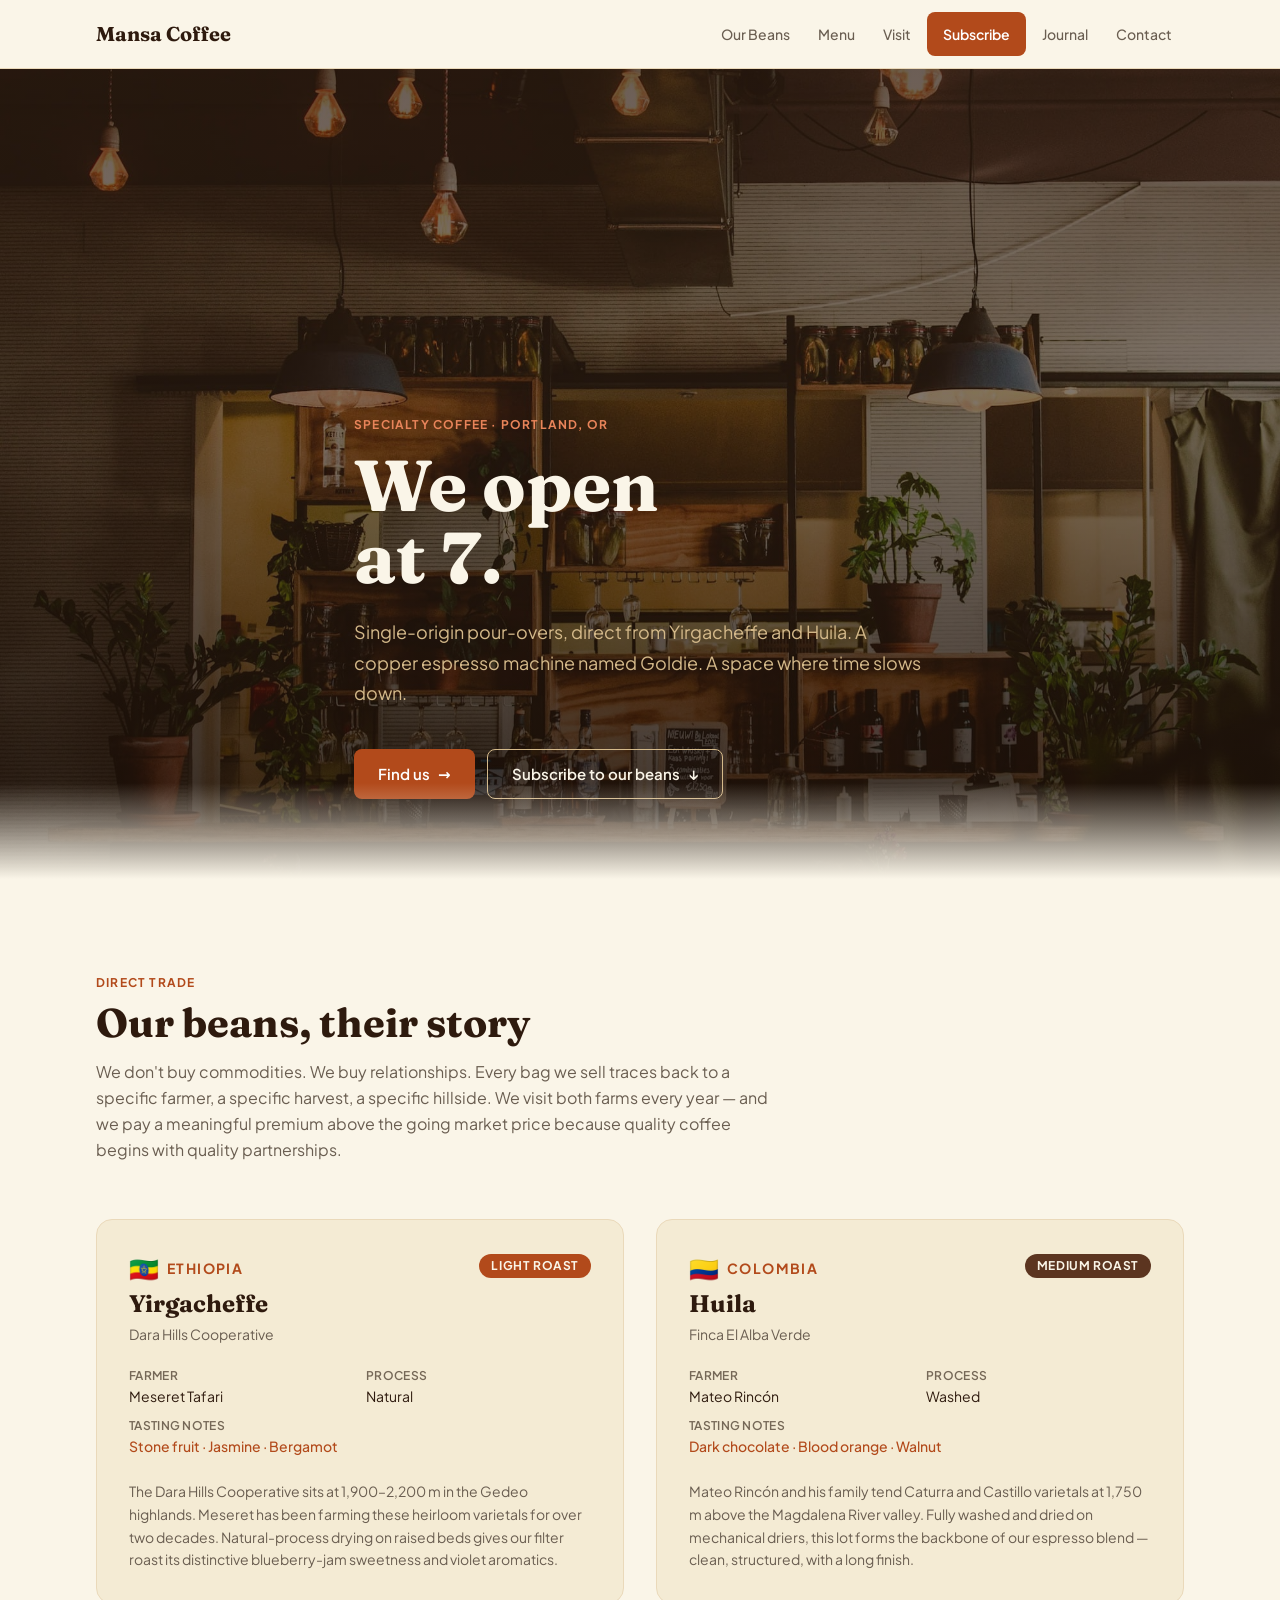
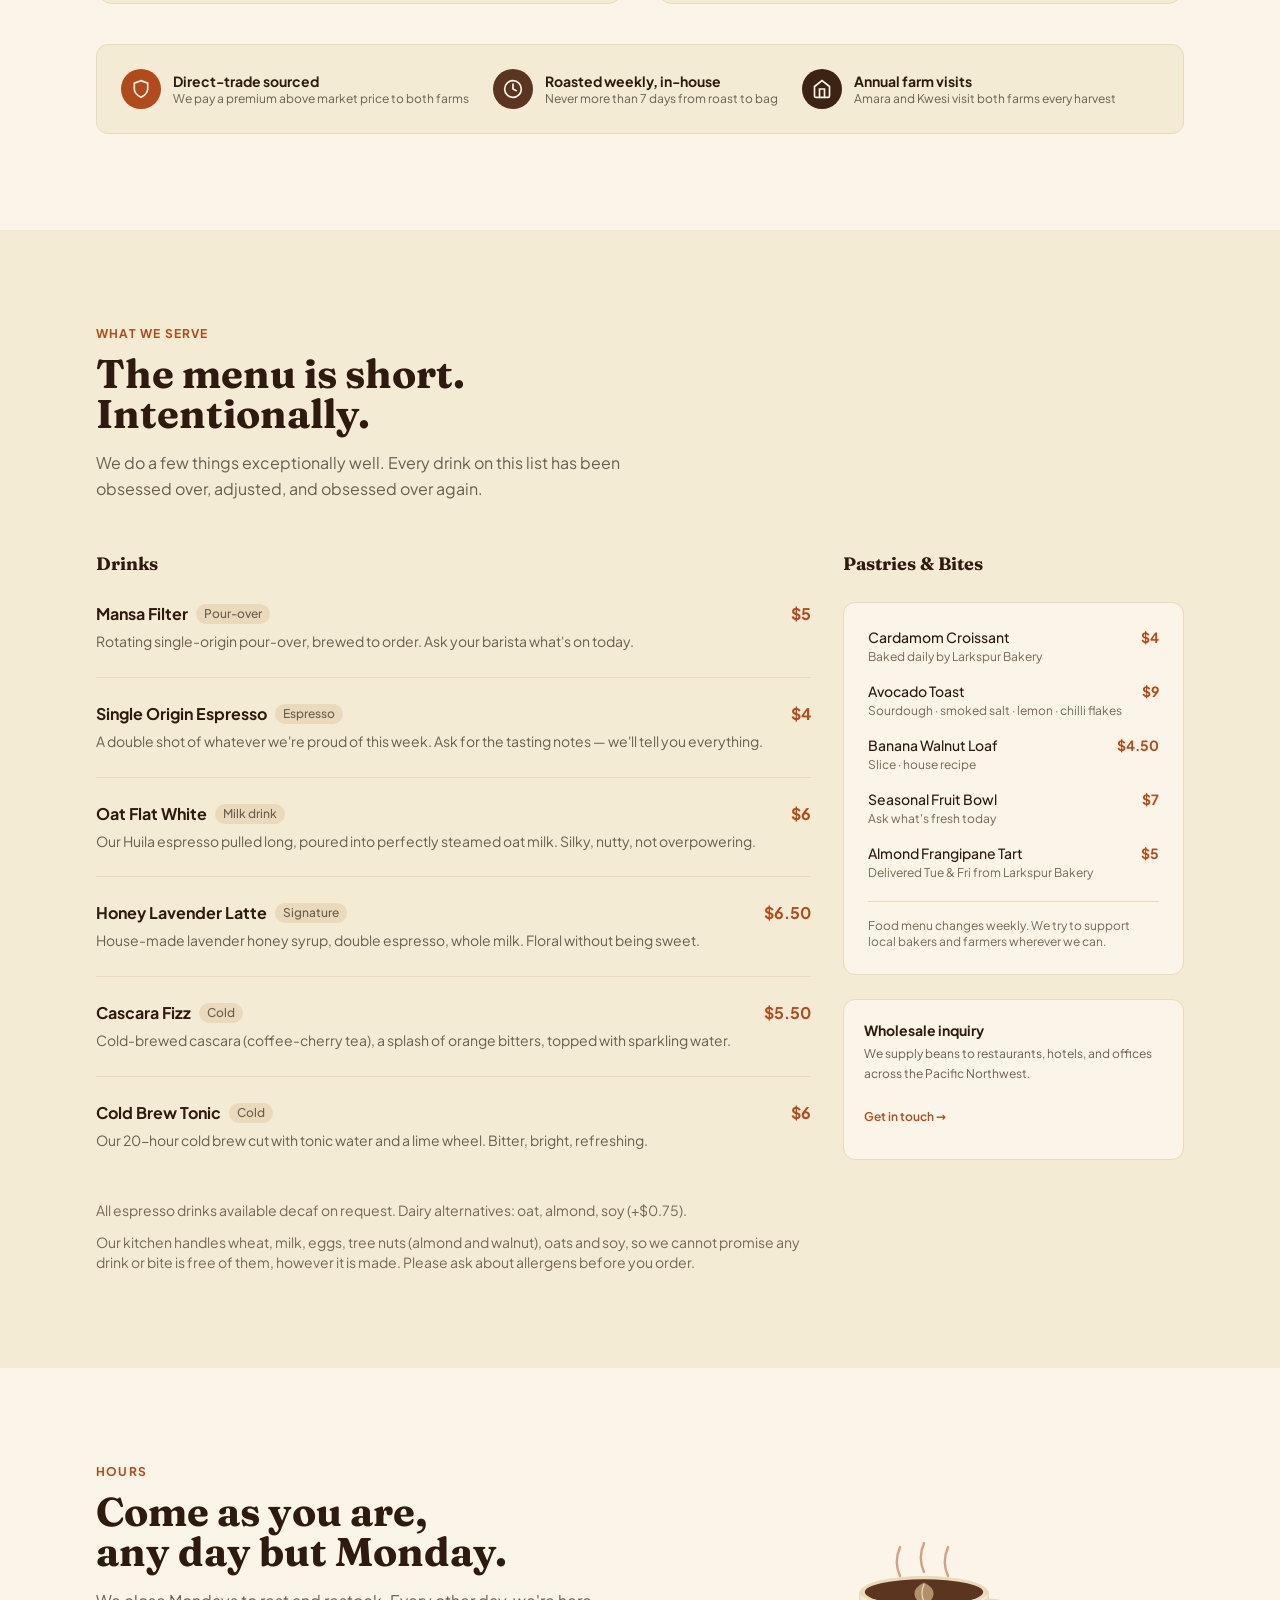
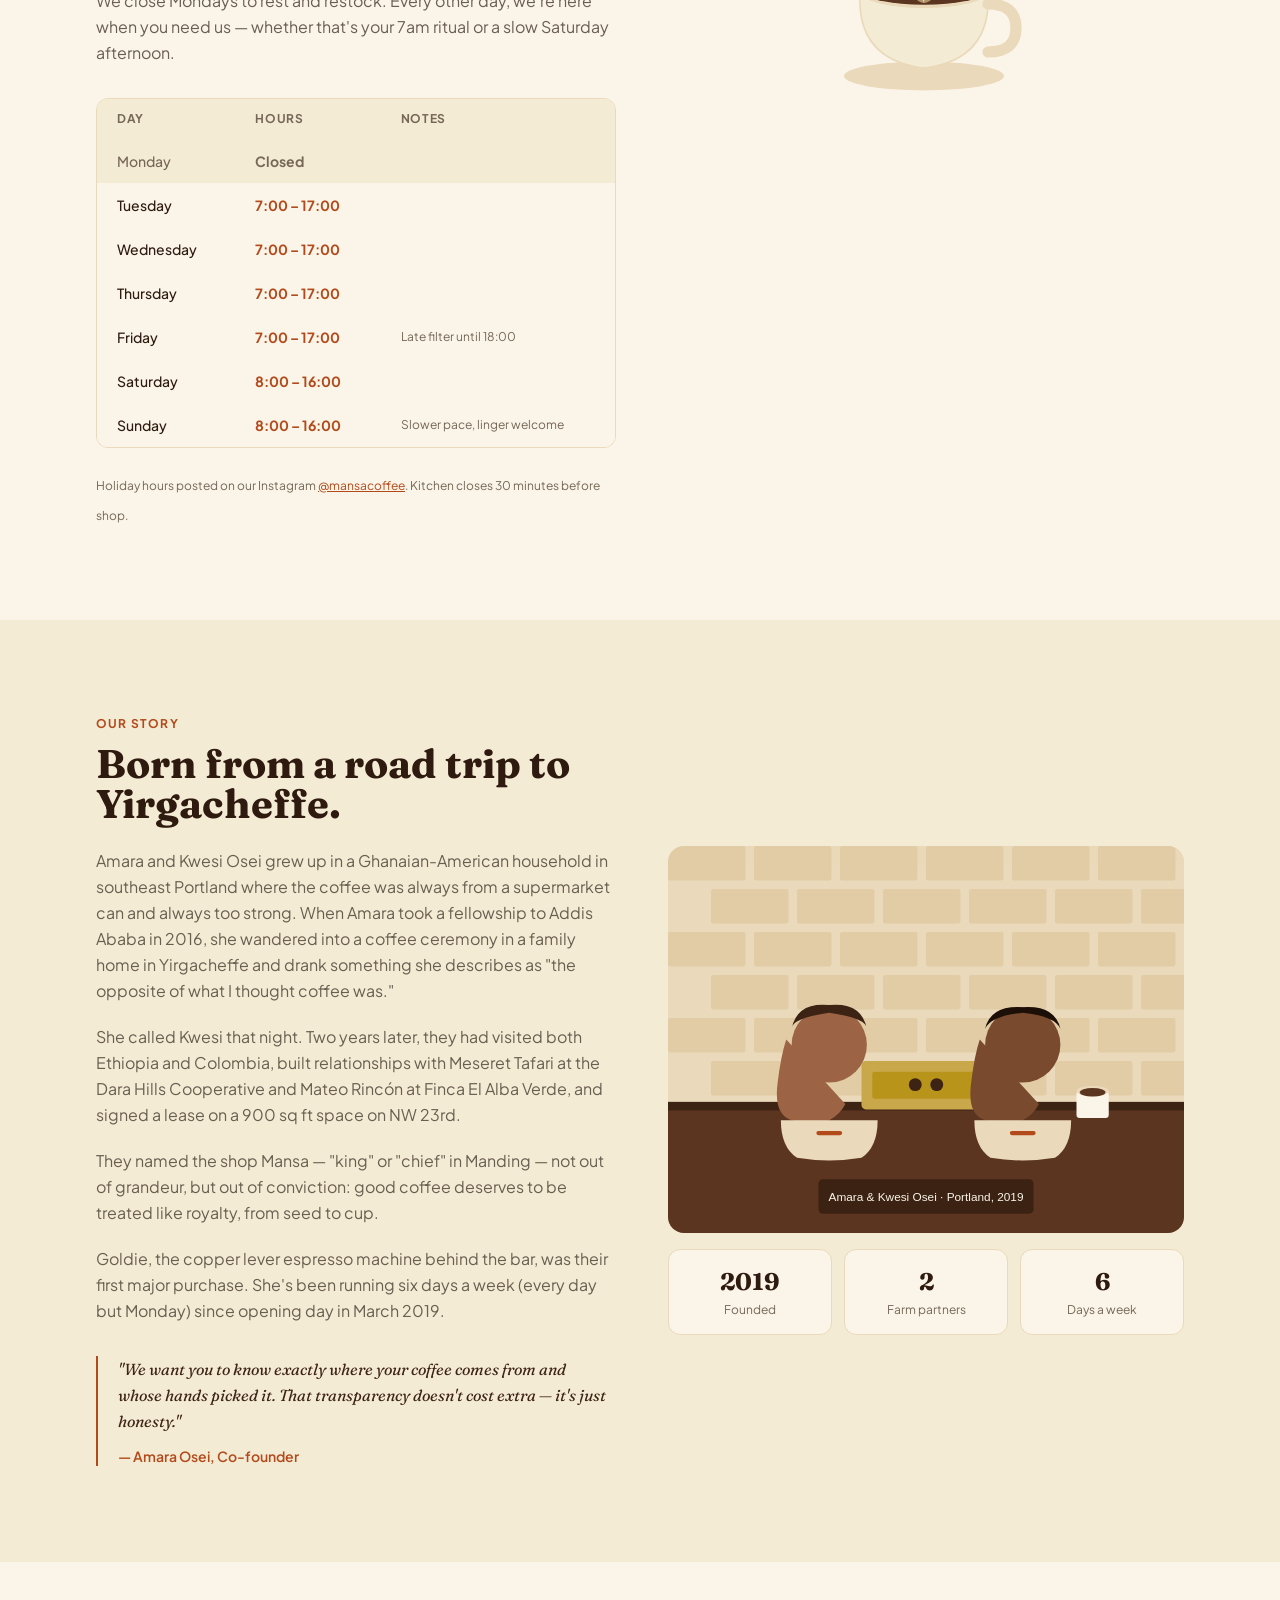
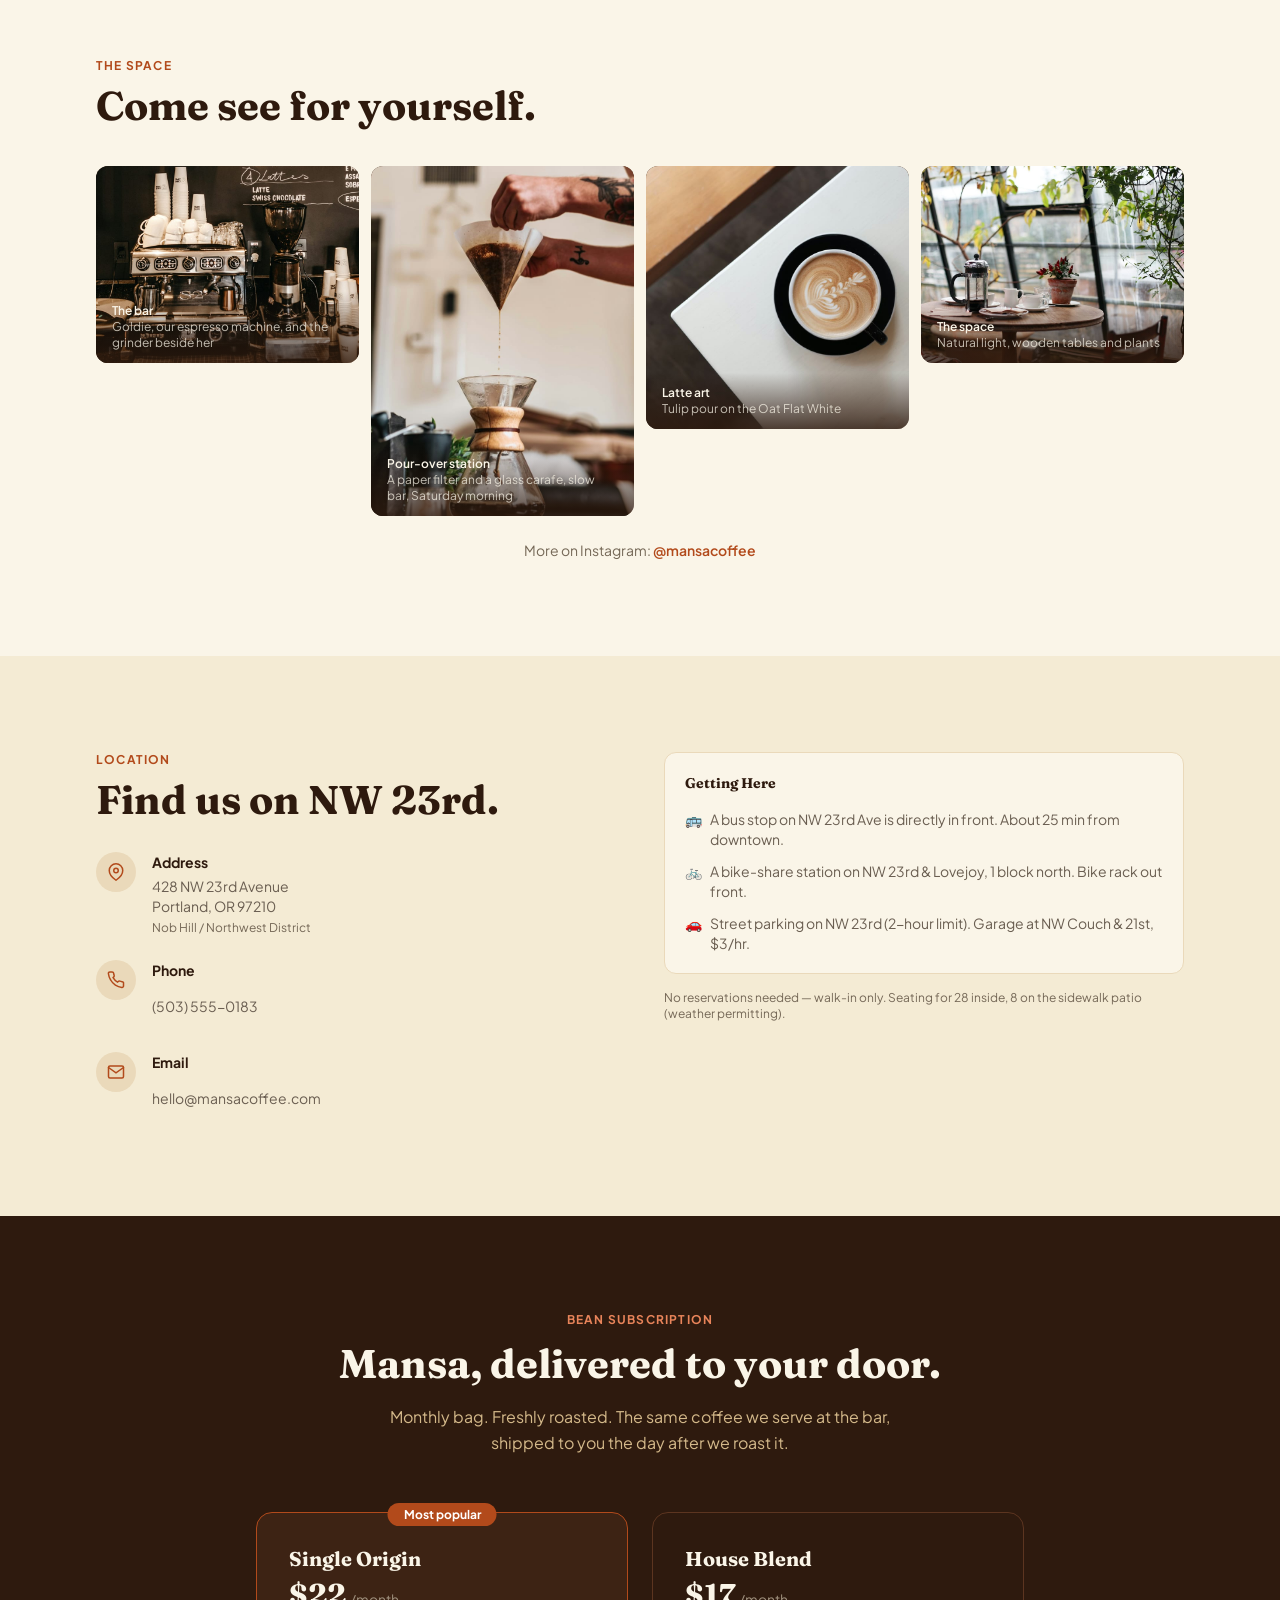
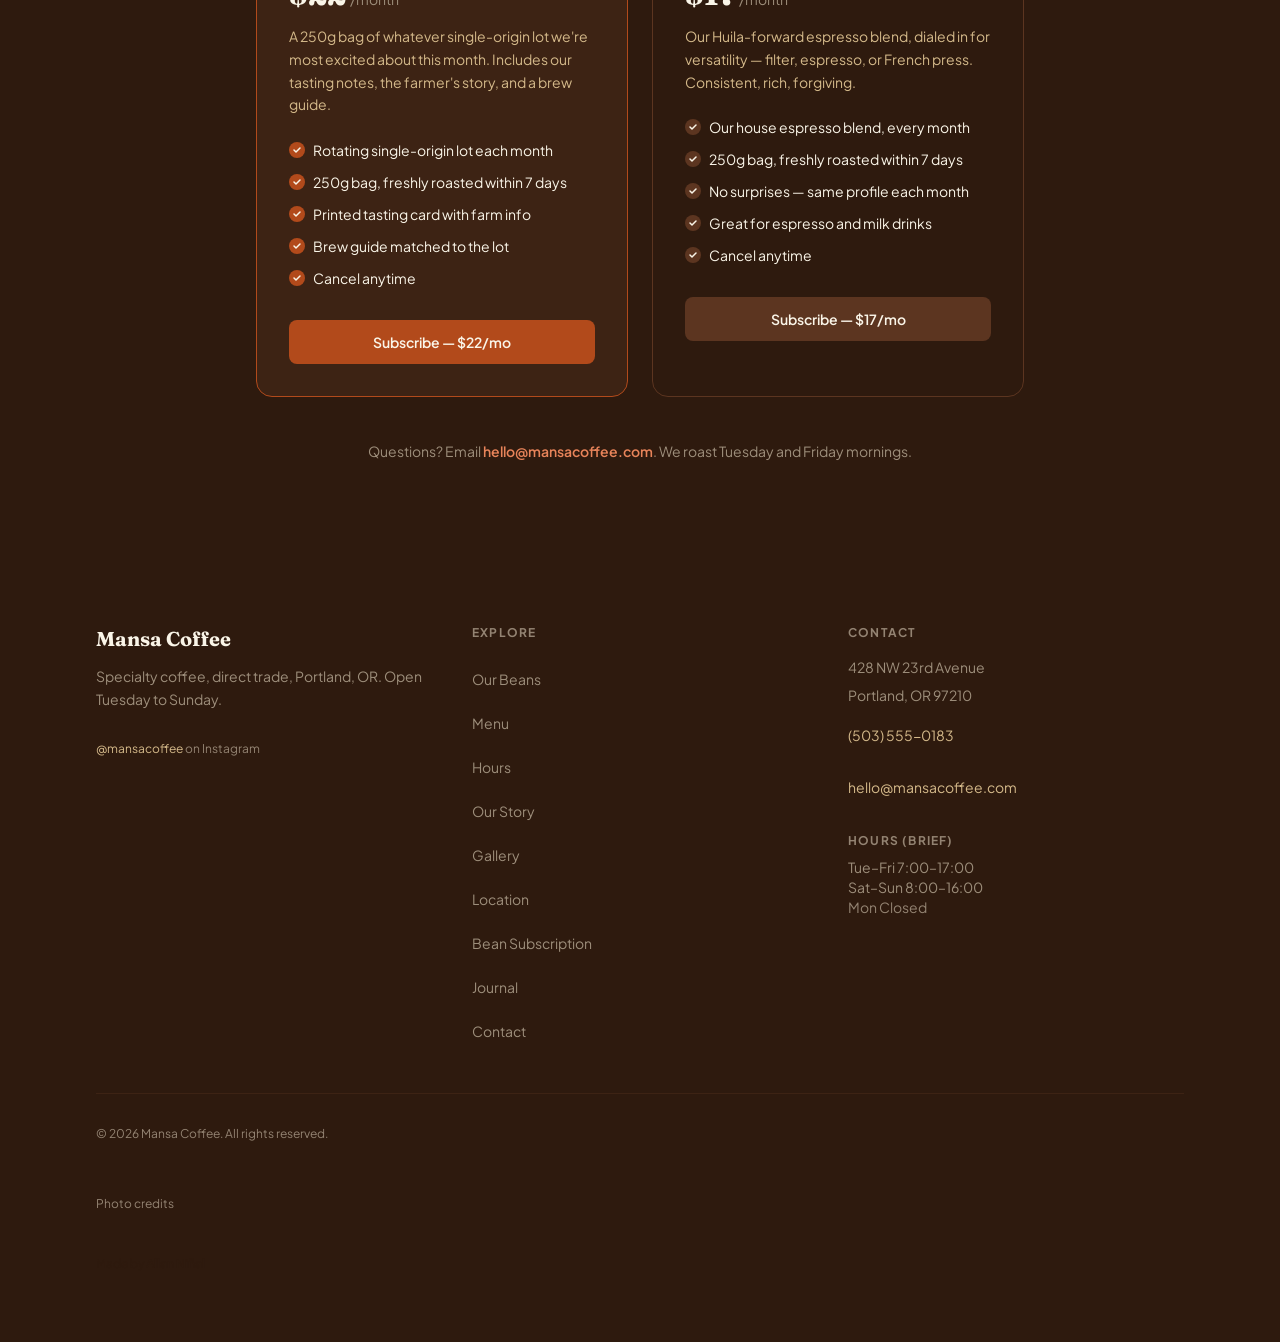
==== index.html @ aff47047 "Slow Pour HTML edition 1.0.0 Co-Authored-By: Claude Sonnet 5.5 <noreply@anthropic.com> Claude-Sessio" ====
<!DOCTYPE html><html lang="en"> <head><meta charset="UTF-8"><meta name="viewport" content="width=device-width, initial-scale=1.0"><title>Mansa Coffee — Specialty Coffee, Portland OR</title><meta name="description" content="Direct-trade specialty coffee in Portland's NW District. Single-origin pour-overs, espresso and monthly beans from Ethiopia and Colombia."><link rel="canonical" href="https://example.com/"><!-- Favicons --><link rel="icon" type="image/svg+xml" href="./favicon.svg"><link rel="icon" type="image/x-icon" href="./favicon.ico"><!-- Open Graph --><meta property="og:type" content="website"><meta property="og:title" content="Mansa Coffee — Specialty Coffee, Portland OR"><meta property="og:description" content="Direct-trade specialty coffee in Portland's NW District. Single-origin pour-overs, espresso and monthly beans from Ethiopia and Colombia."><meta property="og:image" content="https://example.com/og-image.png"><meta property="og:url" content="https://example.com/"><!-- Twitter Card --><meta name="twitter:card" content="summary_large_image"><meta name="twitter:title" content="Mansa Coffee — Specialty Coffee, Portland OR"><meta name="twitter:description" content="Direct-trade specialty coffee in Portland's NW District. Single-origin pour-overs, espresso and monthly beans from Ethiopia and Colombia."><meta name="twitter:image" content="https://example.com/og-image.png"><!-- JSON-LD structured data --><script type="application/ld+json">
  {
    "@context": "https://schema.org",
    "@graph": [
      {
        "@type": "CafeOrCoffeeShop",
        "@id": "https://mansacoffee.com/#cafe",
        "name": "Mansa Coffee",
        "description": "Specialty coffee shop in Portland, OR. Direct-trade beans from Ethiopia and Colombia, roasted in-house. Open Tuesday through Sunday.",
        "url": "https://mansacoffee.com",
        "telephone": "+15035550183",
        "email": "hello@mansacoffee.com",
        "servesCuisine": ["Coffee", "Specialty Coffee", "Pastry"],
        "priceRange": "$$",
        "acceptsReservations": false,
        "address": {
          "@type": "PostalAddress",
          "streetAddress": "428 NW 23rd Avenue",
          "addressLocality": "Portland",
          "addressRegion": "OR",
          "postalCode": "97210",
          "addressCountry": "US"
        },
        "geo": {
          "@type": "GeoCoordinates",
          "latitude": 45.5285,
          "longitude": -122.6983
        },
        "openingHoursSpecification": [
          {
            "@type": "OpeningHoursSpecification",
            "dayOfWeek": ["Tuesday", "Wednesday", "Thursday"],
            "opens": "07:00",
            "closes": "17:00"
          },
          {
            "@type": "OpeningHoursSpecification",
            "dayOfWeek": "Friday",
            "opens": "07:00",
            "closes": "18:00"
          },
          {
            "@type": "OpeningHoursSpecification",
            "dayOfWeek": ["Saturday", "Sunday"],
            "opens": "08:00",
            "closes": "16:00"
          }
        ],
        "founder": [
          {
            "@type": "Person",
            "name": "Amara Osei",
            "jobTitle": "Co-founder"
          },
          {
            "@type": "Person",
            "name": "Kwesi Osei",
            "jobTitle": "Co-founder"
          }
        ],
        "foundingDate": "2019",
        "sameAs": [
          "https://instagram.com/mansacoffee"
        ]
      }
    ]
  }
  </script><link rel="stylesheet" href="./assets/index.C7IyNgyS.css"></head> <body>  <header class="sticky top-0 z-50 border-b hairline" style="background-color:#FAF5E8;" data-astro-cid-ctg3m53h> <div class="container-x flex items-center justify-between gap-4 py-3" data-astro-cid-ctg3m53h> <a href="./index.html" class="font-display text-xl font-bold" style="color:#2E1A0E; font-family:'Fraunces',Georgia,serif; display:inline-flex; align-items:center; min-height:44px;" data-astro-cid-ctg3m53h>
Mansa Coffee
</a> <!-- Desktop nav --> <nav aria-label="Main navigation" class="hidden lg:block" data-astro-cid-ctg3m53h> <ul class="flex items-center gap-1 text-sm font-medium" data-astro-cid-ctg3m53h> <li data-astro-cid-ctg3m53h> <a href="./index.html#beans" class="hover:text-rust-500 transition-colors" style="color:#6A5E51; padding:0 0.75rem; min-height:44px; display:inline-flex; align-items:center;" data-astro-cid-ctg3m53h>Our Beans</a> </li><li data-astro-cid-ctg3m53h> <a href="./menu/index.html" class="hover:text-rust-500 transition-colors" style="color:#6A5E51; padding:0 0.75rem; min-height:44px; display:inline-flex; align-items:center;" data-astro-cid-ctg3m53h>Menu</a> </li><li data-astro-cid-ctg3m53h> <a href="./index.html#hours" class="hover:text-rust-500 transition-colors" style="color:#6A5E51; padding:0 0.75rem; min-height:44px; display:inline-flex; align-items:center;" data-astro-cid-ctg3m53h>Visit</a> </li><li data-astro-cid-ctg3m53h> <a href="./index.html#subscribe" class="btn-primary text-xs" style="background-color:#B24A1B; color:#fff; border-radius:0.5rem; font-weight:600; padding:0.5rem 1rem; min-height:44px; display:inline-flex; align-items:center;" data-astro-cid-ctg3m53h>Subscribe</a> </li><li data-astro-cid-ctg3m53h> <a href="./journal/index.html" class="hover:text-rust-500 transition-colors" style="color:#6A5E51; padding:0 0.75rem; min-height:44px; display:inline-flex; align-items:center;" data-astro-cid-ctg3m53h>Journal</a> </li><li data-astro-cid-ctg3m53h> <a href="./contact/index.html" class="hover:text-rust-500 transition-colors" style="color:#6A5E51; padding:0 0.75rem; min-height:44px; display:inline-flex; align-items:center;" data-astro-cid-ctg3m53h>Contact</a> </li> </ul> </nav> <!-- Phone: a menu that works without JavaScript --> <details class="mobile-menu lg:hidden" data-astro-cid-ctg3m53h> <summary aria-label="Menu" data-astro-cid-ctg3m53h>Menu</summary> <nav aria-label="Mobile navigation" data-astro-cid-ctg3m53h> <a href="./index.html#beans" data-astro-cid-ctg3m53h>Our Beans</a><a href="./menu/index.html" data-astro-cid-ctg3m53h>Menu</a><a href="./index.html#hours" data-astro-cid-ctg3m53h>Visit</a><a href="./index.html#subscribe" data-astro-cid-ctg3m53h>Subscribe</a><a href="./journal/index.html" data-astro-cid-ctg3m53h>Journal</a><a href="./contact/index.html" data-astro-cid-ctg3m53h>Contact</a> </nav> </details> </div> </header>  <main> <section id="hero" class="relative overflow-hidden" style="background-color:#2E1A0E; min-height:90vh; display:flex; flex-direction:column; justify-content:flex-end;" aria-label="Hero"> <!-- Real café photo with an espresso-dark overlay for legibility --> <img src="./images/hero.jpg" alt="A wooden bar counter in front of open shelves, with pot plants, pendant lamps and a chalkboard sign" width="2000" height="1300" fetchpriority="high" decoding="async" style="position:absolute; inset:0; width:100%; height:100%; object-fit:cover;"> <div aria-hidden="true" style="position:absolute; inset:0; background: linear-gradient(180deg, rgba(46,26,14,0.7) 0%, rgba(46,26,14,0.6) 40%, rgba(28,15,7,0.88) 100%);"></div> <!-- Grain texture overlay (pure CSS + SVG filter, no external image) --> <div class="absolute inset-0 pointer-events-none" aria-hidden="true" style="opacity:0.35; background-image:url(data:image/svg+xml,%3Csvg xmlns='http://www.w3.org/2000/svg' width='200' height='200'%3E%3Cfilter id='n'%3E%3CfeTurbulence type='fractalNoise' baseFrequency='0.65' numOctaves='3' stitchTiles='stitch'/%3E%3C/filter%3E%3Crect width='100%25' height='100%25' filter='url(%23n)'/%3E%3C/svg%3E); background-size:200px 200px;"></div> <!-- Hero content --> <div class="relative container-x pb-20 pt-32"> <p class="section-label mb-4" style="color:#E8845A;">
Specialty Coffee · Portland, OR
</p> <h1 class="font-display text-5xl sm:text-6xl md:text-7xl font-bold leading-none mb-6" style="color:#FAF5E8; font-family:'Fraunces',Georgia,serif; max-width:14ch;">
We open<br>at&nbsp;7.
</h1> <p class="text-base sm:text-lg mb-10" style="color:#D4B98A; max-width:44ch; line-height:1.7;">
Single-origin pour-overs, direct from Yirgacheffe and Huila. A copper espresso machine named Goldie. A space where time slows down.
</p> <div class="flex flex-wrap gap-3"> <a href="#location" class="btn-primary" style="background-color:#B24A1B; color:#fff; padding:0.875rem 1.5rem; border-radius:0.5rem; font-weight:600; font-size:0.9375rem; display:inline-flex; align-items:center; gap:0.5rem;">
Find us <span aria-hidden="true">→</span> </a> <a href="#subscribe" class="btn-outline" style="border:1.5px solid #D4B98A; color:#FAF5E8; padding:0.875rem 1.5rem; border-radius:0.5rem; font-weight:600; font-size:0.9375rem; display:inline-flex; align-items:center; gap:0.5rem; background:transparent;">
Subscribe to our beans <span aria-hidden="true">↓</span> </a> </div> </div> <!-- Bottom fade into parchment --> <div class="absolute bottom-0 left-0 right-0 h-24 pointer-events-none" aria-hidden="true" style="background:linear-gradient(to bottom, transparent, #FAF5E8);"></div> </section> <section id="beans" class="py-24" style="background-color:#FAF5E8;"> <div class="container-x"> <div class="mb-14"> <p class="section-label mb-3" style="color:#B24A1B; font-size:0.75rem; font-weight:700; text-transform:uppercase; letter-spacing:0.1em;">
Direct Trade
</p> <h2 class="section-heading mb-4" style="font-family:'Fraunces',Georgia,serif; font-size:2.5rem; font-weight:700; color:#2E1A0E;">
Our beans, their story
</h2> <p class="text-base leading-relaxed max-w-2xl" style="color:#6A5E51;">
We don't buy commodities. We buy relationships. Every bag we sell traces back to a specific farmer, a specific harvest, a specific hillside. We visit both farms every year — and we pay a meaningful premium above the going market price because quality coffee begins with quality partnerships.
</p> </div> <div class="grid md:grid-cols-2 gap-8"> <article class="rounded-2xl p-8 border" style="background-color:#F4EBD4; border-color:#EAD9BA;" aria-label="Yirgacheffe, Ethiopia origin"> <div class="flex items-start justify-between mb-6"> <div> <div class="flex items-center gap-2 mb-1"> <span class="text-2xl" aria-hidden="true">🇪🇹</span> <span class="text-sm font-bold uppercase tracking-widest" style="color:#B24A1B;">Ethiopia</span> </div> <h3 class="text-2xl font-bold" style="font-family:'Fraunces',Georgia,serif; color:#2E1A0E;"> Yirgacheffe </h3> <p class="text-sm mt-1" style="color:#6A5E51;">Dara Hills Cooperative</p> </div> <div class="text-right"> <span class="inline-block text-xs font-bold uppercase tracking-wider px-3 py-1 rounded-full" style="background-color:#B24A1B; color:#FAF5E8;"> Light Roast
</span> </div> </div> <dl class="grid grid-cols-2 gap-3 mb-6 text-sm"> <div> <dt class="font-semibold uppercase tracking-wide text-xs mb-0.5" style="color:#756857;">Farmer</dt> <dd style="color:#2E1A0E;">Meseret Tafari</dd> </div> <div> <dt class="font-semibold uppercase tracking-wide text-xs mb-0.5" style="color:#756857;">Process</dt> <dd style="color:#2E1A0E;">Natural</dd> </div> <div class="col-span-2"> <dt class="font-semibold uppercase tracking-wide text-xs mb-0.5" style="color:#756857;">Tasting Notes</dt> <dd class="font-medium" style="color:#B24A1B;">Stone fruit · Jasmine · Bergamot</dd> </div> </dl> <p class="text-sm leading-relaxed" style="color:#6A5E51;"> The Dara Hills Cooperative sits at 1,900–2,200 m in the Gedeo highlands. Meseret has been farming these heirloom varietals for over two decades. Natural-process drying on raised beds gives our filter roast its distinctive blueberry-jam sweetness and violet aromatics. </p> </article><article class="rounded-2xl p-8 border" style="background-color:#F4EBD4; border-color:#EAD9BA;" aria-label="Huila, Colombia origin"> <div class="flex items-start justify-between mb-6"> <div> <div class="flex items-center gap-2 mb-1"> <span class="text-2xl" aria-hidden="true">🇨🇴</span> <span class="text-sm font-bold uppercase tracking-widest" style="color:#B24A1B;">Colombia</span> </div> <h3 class="text-2xl font-bold" style="font-family:'Fraunces',Georgia,serif; color:#2E1A0E;"> Huila </h3> <p class="text-sm mt-1" style="color:#6A5E51;">Finca El Alba Verde</p> </div> <div class="text-right"> <span class="inline-block text-xs font-bold uppercase tracking-wider px-3 py-1 rounded-full" style="background-color:#5C3520; color:#FAF5E8;"> Medium Roast
</span> </div> </div> <dl class="grid grid-cols-2 gap-3 mb-6 text-sm"> <div> <dt class="font-semibold uppercase tracking-wide text-xs mb-0.5" style="color:#756857;">Farmer</dt> <dd style="color:#2E1A0E;">Mateo Rincón</dd> </div> <div> <dt class="font-semibold uppercase tracking-wide text-xs mb-0.5" style="color:#756857;">Process</dt> <dd style="color:#2E1A0E;">Washed</dd> </div> <div class="col-span-2"> <dt class="font-semibold uppercase tracking-wide text-xs mb-0.5" style="color:#756857;">Tasting Notes</dt> <dd class="font-medium" style="color:#B24A1B;">Dark chocolate · Blood orange · Walnut</dd> </div> </dl> <p class="text-sm leading-relaxed" style="color:#6A5E51;"> Mateo Rincón and his family tend Caturra and Castillo varietals at 1,750 m above the Magdalena River valley. Fully washed and dried on mechanical driers, this lot forms the backbone of our espresso blend — clean, structured, with a long finish. </p> </article> </div> <!-- Direct trade badge --> <div class="mt-10 flex flex-wrap items-center gap-6 p-6 rounded-xl border" style="background-color:#F4EBD4; border-color:#EAD9BA;"> <div class="flex items-center gap-3"> <div class="w-10 h-10 rounded-full flex items-center justify-center flex-shrink-0" style="background-color:#B24A1B;"> <svg width="20" height="20" viewBox="0 0 24 24" fill="none" stroke="#FAF5E8" stroke-width="2" stroke-linecap="round" aria-hidden="true"> <path d="M12 22s8-4 8-10V5l-8-3-8 3v7c0 6 8 10 8 10z"></path> </svg> </div> <div> <p class="font-bold text-sm" style="color:#2E1A0E;">Direct-trade sourced</p> <p class="text-xs" style="color:#6A5E51;">We pay a premium above market price to both farms</p> </div> </div> <div class="flex items-center gap-3"> <div class="w-10 h-10 rounded-full flex items-center justify-center flex-shrink-0" style="background-color:#5C3520;"> <svg width="20" height="20" viewBox="0 0 24 24" fill="none" stroke="#FAF5E8" stroke-width="2" stroke-linecap="round" aria-hidden="true"> <circle cx="12" cy="12" r="10"></circle> <polyline points="12 6 12 12 16 14"></polyline> </svg> </div> <div> <p class="font-bold text-sm" style="color:#2E1A0E;">Roasted weekly, in-house</p> <p class="text-xs" style="color:#6A5E51;">Never more than 7 days from roast to bag</p> </div> </div> <div class="flex items-center gap-3"> <div class="w-10 h-10 rounded-full flex items-center justify-center flex-shrink-0" style="background-color:#3D2314;"> <svg width="20" height="20" viewBox="0 0 24 24" fill="none" stroke="#FAF5E8" stroke-width="2" stroke-linecap="round" aria-hidden="true"> <path d="M3 9l9-7 9 7v11a2 2 0 01-2 2H5a2 2 0 01-2-2z"></path> <polyline points="9 22 9 12 15 12 15 22"></polyline> </svg> </div> <div> <p class="font-bold text-sm" style="color:#2E1A0E;">Annual farm visits</p> <p class="text-xs" style="color:#6A5E51;">Amara and Kwesi visit both farms every harvest</p> </div> </div> </div> </div> </section> <section id="menu" class="py-24" style="background-color:#F4EBD4;"> <div class="container-x"> <div class="mb-12"> <p class="section-label mb-3" style="color:#B24A1B; font-size:0.75rem; font-weight:700; text-transform:uppercase; letter-spacing:0.1em;">
What We Serve
</p> <h2 class="section-heading mb-4" style="font-family:'Fraunces',Georgia,serif; font-size:2.5rem; font-weight:700; color:#2E1A0E;">
The menu is short.<br>Intentionally.
</h2> <p class="text-base leading-relaxed max-w-xl" style="color:#6A5E51;">
We do a few things exceptionally well. Every drink on this list has been obsessed over, adjusted, and obsessed over again.
</p> </div> <div class="grid lg:grid-cols-3 gap-8"> <!-- Drinks — main list --> <div class="lg:col-span-2"> <h3 class="text-lg font-bold mb-6" style="font-family:'Fraunces',Georgia,serif; color:#2E1A0E;">Drinks</h3> <ul class="space-y-6" role="list" aria-label="Drink menu"> <li class="flex gap-4 pb-6 border-b last:border-b-0" style="border-color:#EAD9BA;"> <div class="flex-1"> <div class="flex items-center gap-2 mb-1"> <span class="font-bold text-base" style="color:#2E1A0E;">Mansa Filter</span> <span class="text-xs font-medium px-2 py-0.5 rounded-full" style="background-color:#EAD9BA; color:#6A5E51;"> Pour-over </span> </div> <p class="text-sm leading-relaxed" style="color:#6A5E51;">Rotating single-origin pour-over, brewed to order. Ask your barista what&#39;s on today.</p> </div> <div class="flex-shrink-0"> <span class="font-bold text-base" style="color:#B24A1B;">$5</span> </div> </li><li class="flex gap-4 pb-6 border-b last:border-b-0" style="border-color:#EAD9BA;"> <div class="flex-1"> <div class="flex items-center gap-2 mb-1"> <span class="font-bold text-base" style="color:#2E1A0E;">Single Origin Espresso</span> <span class="text-xs font-medium px-2 py-0.5 rounded-full" style="background-color:#EAD9BA; color:#6A5E51;"> Espresso </span> </div> <p class="text-sm leading-relaxed" style="color:#6A5E51;">A double shot of whatever we&#39;re proud of this week. Ask for the tasting notes — we&#39;ll tell you everything.</p> </div> <div class="flex-shrink-0"> <span class="font-bold text-base" style="color:#B24A1B;">$4</span> </div> </li><li class="flex gap-4 pb-6 border-b last:border-b-0" style="border-color:#EAD9BA;"> <div class="flex-1"> <div class="flex items-center gap-2 mb-1"> <span class="font-bold text-base" style="color:#2E1A0E;">Oat Flat White</span> <span class="text-xs font-medium px-2 py-0.5 rounded-full" style="background-color:#EAD9BA; color:#6A5E51;"> Milk drink </span> </div> <p class="text-sm leading-relaxed" style="color:#6A5E51;">Our Huila espresso pulled long, poured into perfectly steamed oat milk. Silky, nutty, not overpowering.</p> </div> <div class="flex-shrink-0"> <span class="font-bold text-base" style="color:#B24A1B;">$6</span> </div> </li><li class="flex gap-4 pb-6 border-b last:border-b-0" style="border-color:#EAD9BA;"> <div class="flex-1"> <div class="flex items-center gap-2 mb-1"> <span class="font-bold text-base" style="color:#2E1A0E;">Honey Lavender Latte</span> <span class="text-xs font-medium px-2 py-0.5 rounded-full" style="background-color:#EAD9BA; color:#6A5E51;"> Signature </span> </div> <p class="text-sm leading-relaxed" style="color:#6A5E51;">House-made lavender honey syrup, double espresso, whole milk. Floral without being sweet.</p> </div> <div class="flex-shrink-0"> <span class="font-bold text-base" style="color:#B24A1B;">$6.50</span> </div> </li><li class="flex gap-4 pb-6 border-b last:border-b-0" style="border-color:#EAD9BA;"> <div class="flex-1"> <div class="flex items-center gap-2 mb-1"> <span class="font-bold text-base" style="color:#2E1A0E;">Cascara Fizz</span> <span class="text-xs font-medium px-2 py-0.5 rounded-full" style="background-color:#EAD9BA; color:#6A5E51;"> Cold </span> </div> <p class="text-sm leading-relaxed" style="color:#6A5E51;">Cold-brewed cascara (coffee-cherry tea), a splash of orange bitters, topped with sparkling water.</p> </div> <div class="flex-shrink-0"> <span class="font-bold text-base" style="color:#B24A1B;">$5.50</span> </div> </li><li class="flex gap-4 pb-6 border-b last:border-b-0" style="border-color:#EAD9BA;"> <div class="flex-1"> <div class="flex items-center gap-2 mb-1"> <span class="font-bold text-base" style="color:#2E1A0E;">Cold Brew Tonic</span> <span class="text-xs font-medium px-2 py-0.5 rounded-full" style="background-color:#EAD9BA; color:#6A5E51;"> Cold </span> </div> <p class="text-sm leading-relaxed" style="color:#6A5E51;">Our 20-hour cold brew cut with tonic water and a lime wheel. Bitter, bright, refreshing.</p> </div> <div class="flex-shrink-0"> <span class="font-bold text-base" style="color:#B24A1B;">$6</span> </div> </li> </ul> <p class="mt-6 text-sm" style="color:#756857;">
All espresso drinks available decaf on request. Dairy alternatives: oat, almond, soy (+$0.75).
</p> <p class="mt-3 text-sm" style="color:#756857;" data-menu-note>Our kitchen handles wheat, milk, eggs, tree nuts (almond and walnut), oats and soy, so we cannot promise any drink or bite is free of them, however it is made. Please ask about allergens before you order.</p> </div> <!-- Food — sidebar --> <div> <h3 class="text-lg font-bold mb-6" style="font-family:'Fraunces',Georgia,serif; color:#2E1A0E;">Pastries &amp; Bites</h3> <div class="rounded-xl p-6 border" style="background-color:#FAF5E8; border-color:#EAD9BA;"> <ul class="space-y-4" role="list" aria-label="Food menu"> <li class="flex justify-between items-start gap-3"> <div> <p class="font-medium text-sm" style="color:#2E1A0E;">Cardamom Croissant</p> <p class="text-xs mt-0.5" style="color:#756857;">Baked daily by Larkspur Bakery</p> </div> <span class="font-bold text-sm flex-shrink-0" style="color:#B24A1B;">$4</span> </li><li class="flex justify-between items-start gap-3"> <div> <p class="font-medium text-sm" style="color:#2E1A0E;">Avocado Toast</p> <p class="text-xs mt-0.5" style="color:#756857;">Sourdough · smoked salt · lemon · chilli flakes</p> </div> <span class="font-bold text-sm flex-shrink-0" style="color:#B24A1B;">$9</span> </li><li class="flex justify-between items-start gap-3"> <div> <p class="font-medium text-sm" style="color:#2E1A0E;">Banana Walnut Loaf</p> <p class="text-xs mt-0.5" style="color:#756857;">Slice · house recipe</p> </div> <span class="font-bold text-sm flex-shrink-0" style="color:#B24A1B;">$4.50</span> </li><li class="flex justify-between items-start gap-3"> <div> <p class="font-medium text-sm" style="color:#2E1A0E;">Seasonal Fruit Bowl</p> <p class="text-xs mt-0.5" style="color:#756857;">Ask what&#39;s fresh today</p> </div> <span class="font-bold text-sm flex-shrink-0" style="color:#B24A1B;">$7</span> </li><li class="flex justify-between items-start gap-3"> <div> <p class="font-medium text-sm" style="color:#2E1A0E;">Almond Frangipane Tart</p> <p class="text-xs mt-0.5" style="color:#756857;">Delivered Tue &amp; Fri from Larkspur Bakery</p> </div> <span class="font-bold text-sm flex-shrink-0" style="color:#B24A1B;">$5</span> </li> </ul> <p class="mt-5 pt-4 border-t text-xs" style="border-color:#EAD9BA; color:#756857;">
Food menu changes weekly. We try to support local bakers and farmers wherever we can.
</p> </div> <!-- Wholesale note --> <div class="mt-6 rounded-xl p-5 border" style="background-color:#FAF5E8; border-color:#EAD9BA;"> <p class="font-bold text-sm mb-1" style="color:#2E1A0E;">Wholesale inquiry</p> <p class="text-xs leading-relaxed" style="color:#6A5E51;">
We supply beans to restaurants, hotels, and offices across the Pacific Northwest.
</p> <a href="mailto:wholesale@mansacoffee.com" class="inline-flex items-center gap-1 mt-3 text-xs font-semibold" style="color:#B24A1B; min-height:44px;">
Get in touch →
</a> </div> </div> </div> </div> </section> <section id="hours" class="py-24" style="background-color:#FAF5E8;"> <div class="container-x"> <div class="grid md:grid-cols-2 gap-12 items-start"> <div> <p class="section-label mb-3" style="color:#B24A1B; font-size:0.75rem; font-weight:700; text-transform:uppercase; letter-spacing:0.1em;">
Hours
</p> <h2 class="section-heading mb-4" style="font-family:'Fraunces',Georgia,serif; font-size:2.5rem; font-weight:700; color:#2E1A0E;">
Come as you are,<br>any day but Monday.
</h2> <p class="text-base leading-relaxed mb-8" style="color:#6A5E51;">
We close Mondays to rest and restock. Every other day, we're here when you need us — whether that's your 7am ritual or a slow Saturday afternoon.
</p> <!-- Hours table --> <div class="rounded-xl overflow-hidden border" style="border-color:#EAD9BA;"> <table class="w-full" aria-label="Weekly opening hours"> <caption class="sr-only">Mansa Coffee opening hours by day of the week</caption> <thead> <tr style="background-color:#F4EBD4;"> <th scope="col" class="text-left px-5 py-3 text-xs font-bold uppercase tracking-wider" style="color:#756857;">Day</th> <th scope="col" class="text-left px-5 py-3 text-xs font-bold uppercase tracking-wider" style="color:#756857;">Hours</th> <th scope="col" class="text-left px-5 py-3 text-xs font-bold uppercase tracking-wider hidden sm:table-cell" style="color:#756857;">Notes</th> </tr> </thead> <tbody> <tr class="" style="background-color:#F4EBD4;"> <td class="px-5 py-3 text-sm font-medium" style="color:#756857;"> Monday </td> <td class="px-5 py-3 text-sm font-bold" style="color:#756857;"> Closed </td> <td class="px-5 py-3 text-xs hidden sm:table-cell" style="color:#756857;">  </td> </tr><tr class="" style="background-color:#FAF5E8;"> <td class="px-5 py-3 text-sm font-medium" style="color:#2E1A0E;"> Tuesday </td> <td class="px-5 py-3 text-sm font-bold" style="color:#B24A1B;"> 7:00 – 17:00 </td> <td class="px-5 py-3 text-xs hidden sm:table-cell" style="color:#756857;">  </td> </tr><tr class="" style="background-color:#FAF5E8;"> <td class="px-5 py-3 text-sm font-medium" style="color:#2E1A0E;"> Wednesday </td> <td class="px-5 py-3 text-sm font-bold" style="color:#B24A1B;"> 7:00 – 17:00 </td> <td class="px-5 py-3 text-xs hidden sm:table-cell" style="color:#756857;">  </td> </tr><tr class="" style="background-color:#FAF5E8;"> <td class="px-5 py-3 text-sm font-medium" style="color:#2E1A0E;"> Thursday </td> <td class="px-5 py-3 text-sm font-bold" style="color:#B24A1B;"> 7:00 – 17:00 </td> <td class="px-5 py-3 text-xs hidden sm:table-cell" style="color:#756857;">  </td> </tr><tr class="" style="background-color:#FAF5E8;"> <td class="px-5 py-3 text-sm font-medium" style="color:#2E1A0E;"> Friday </td> <td class="px-5 py-3 text-sm font-bold" style="color:#B24A1B;"> 7:00 – 17:00 </td> <td class="px-5 py-3 text-xs hidden sm:table-cell" style="color:#756857;"> Late filter until 18:00 </td> </tr><tr class="" style="background-color:#FAF5E8;"> <td class="px-5 py-3 text-sm font-medium" style="color:#2E1A0E;"> Saturday </td> <td class="px-5 py-3 text-sm font-bold" style="color:#B24A1B;"> 8:00 – 16:00 </td> <td class="px-5 py-3 text-xs hidden sm:table-cell" style="color:#756857;">  </td> </tr><tr class="" style="background-color:#FAF5E8;"> <td class="px-5 py-3 text-sm font-medium" style="color:#2E1A0E;"> Sunday </td> <td class="px-5 py-3 text-sm font-bold" style="color:#B24A1B;"> 8:00 – 16:00 </td> <td class="px-5 py-3 text-xs hidden sm:table-cell" style="color:#756857;"> Slower pace, linger welcome </td> </tr> </tbody> </table> </div> <p class="mt-4 text-xs" style="color:#756857;">
Holiday hours posted on our Instagram <a href="https://instagram.com/mansacoffee" rel="noopener noreferrer" target="_blank" style="color:#B24A1B; text-decoration:underline; display:inline-flex; align-items:center; min-height:44px;">@mansacoffee</a>. Kitchen closes 30 minutes before shop.
</p> </div> <!-- Visual: abstract coffee cup illustration --> <div class="flex items-center justify-center" aria-hidden="true"> <svg viewBox="0 0 320 320" class="w-64 h-64" fill="none" xmlns="http://www.w3.org/2000/svg"> <!-- Saucer --> <ellipse cx="160" cy="265" rx="100" ry="18" fill="#EAD9BA"></ellipse> <!-- Cup body --> <path d="M80 160 Q75 245 160 255 Q245 245 240 160 Z" fill="#F4EBD4" stroke="#EAD9BA" stroke-width="2"></path> <!-- Cup top opening --> <ellipse cx="160" cy="160" rx="80" ry="20" fill="#EAD9BA"></ellipse> <!-- Coffee surface --> <ellipse cx="160" cy="160" rx="74" ry="16" fill="#5C3520"></ellipse> <!-- Latte art — simple leaf/heart in cream --> <path d="M160 148 Q148 154 148 162 Q148 172 160 174 Q172 172 172 162 Q172 154 160 148Z" fill="#D4B98A" opacity="0.7"></path> <path d="M160 150 Q155 162 160 172" stroke="#EAD9BA" stroke-width="1.5" fill="none"></path> <!-- Handle --> <path d="M240 175 Q275 175 275 205 Q275 235 240 235" stroke="#EAD9BA" stroke-width="14" stroke-linecap="round" fill="none"></path> <!-- Steam --> <path d="M130 140 Q122 122 130 104" stroke="#B24A1B" stroke-width="3" stroke-linecap="round" fill="none" opacity="0.5"></path> <path d="M160 135 Q152 117 160 99" stroke="#B24A1B" stroke-width="3" stroke-linecap="round" fill="none" opacity="0.5"></path> <path d="M190 140 Q182 122 190 104" stroke="#B24A1B" stroke-width="3" stroke-linecap="round" fill="none" opacity="0.5"></path> </svg> </div> </div> </div> </section> <section id="story" class="py-24" style="background-color:#F4EBD4;"> <div class="container-x"> <div class="grid md:grid-cols-2 gap-14 items-center"> <!-- Text --> <div> <p class="section-label mb-3" style="color:#B24A1B; font-size:0.75rem; font-weight:700; text-transform:uppercase; letter-spacing:0.1em;">
Our Story
</p> <h2 class="section-heading mb-6" style="font-family:'Fraunces',Georgia,serif; font-size:2.5rem; font-weight:700; color:#2E1A0E;">
Born from a road trip to Yirgacheffe.
</h2> <div class="space-y-5 text-base leading-relaxed" style="color:#6A5E51;"> <p>
Amara and Kwesi Osei grew up in a Ghanaian-American household in southeast Portland where the coffee was always from a supermarket can and always too strong. When Amara took a fellowship to Addis Ababa in 2016, she wandered into a coffee ceremony in a family home in Yirgacheffe and drank something she describes as "the opposite of what I thought coffee was."
</p> <p>
She called Kwesi that night. Two years later, they had visited both Ethiopia and Colombia, built relationships with Meseret Tafari at the Dara Hills Cooperative and Mateo Rincón at Finca El Alba Verde, and signed a lease on a 900 sq ft space on NW 23rd.
</p> <p>
They named the shop Mansa — "king" or "chief" in Manding — not out of grandeur, but out of conviction: good coffee deserves to be treated like royalty, from seed to cup.
</p> <p>
Goldie, the copper lever espresso machine behind the bar, was their first major purchase. She's been running six days a week (every day but Monday) since opening day in March 2019.
</p> </div> <!-- Founder quote --> <blockquote class="mt-8 pl-5 border-l-2" style="border-color:#B24A1B;"> <p class="text-base italic leading-relaxed" style="color:#3D2314; font-family:'Fraunces',Georgia,serif;">
"We want you to know exactly where your coffee comes from and whose hands picked it. That transparency doesn't cost extra — it's just honesty."
</p> <footer class="mt-3 text-sm font-semibold" style="color:#B24A1B;">
— Amara Osei, Co-founder
</footer> </blockquote> </div> <!-- Founder portrait placeholder — SVG illustration --> <div class="space-y-4"> <!-- Portrait illustration: two founders --> <div class="rounded-2xl overflow-hidden" style="background-color:#EAD9BA; aspect-ratio:4/3;"> <svg viewBox="0 0 480 360" class="w-full h-full" fill="none" xmlns="http://www.w3.org/2000/svg" aria-label="Founders Amara and Kwesi Osei in the shop"> <!-- Background - shop interior --> <rect width="480" height="360" fill="#EAD9BA"></rect> <!-- Brick wall texture --> <g fill="#D4B98A" opacity="0.4"> <rect x="0" y="0" width="72" height="32" rx="2"></rect><rect x="80" y="0" width="72" height="32" rx="2"></rect><rect x="160" y="0" width="72" height="32" rx="2"></rect><rect x="240" y="0" width="72" height="32" rx="2"></rect><rect x="320" y="0" width="72" height="32" rx="2"></rect><rect x="400" y="0" width="72" height="32" rx="2"></rect><rect x="40" y="40" width="72" height="32" rx="2"></rect><rect x="120" y="40" width="72" height="32" rx="2"></rect><rect x="200" y="40" width="72" height="32" rx="2"></rect><rect x="280" y="40" width="72" height="32" rx="2"></rect><rect x="360" y="40" width="72" height="32" rx="2"></rect><rect x="440" y="40" width="72" height="32" rx="2"></rect><rect x="0" y="80" width="72" height="32" rx="2"></rect><rect x="80" y="80" width="72" height="32" rx="2"></rect><rect x="160" y="80" width="72" height="32" rx="2"></rect><rect x="240" y="80" width="72" height="32" rx="2"></rect><rect x="320" y="80" width="72" height="32" rx="2"></rect><rect x="400" y="80" width="72" height="32" rx="2"></rect><rect x="40" y="120" width="72" height="32" rx="2"></rect><rect x="120" y="120" width="72" height="32" rx="2"></rect><rect x="200" y="120" width="72" height="32" rx="2"></rect><rect x="280" y="120" width="72" height="32" rx="2"></rect><rect x="360" y="120" width="72" height="32" rx="2"></rect><rect x="440" y="120" width="72" height="32" rx="2"></rect><rect x="0" y="160" width="72" height="32" rx="2"></rect><rect x="80" y="160" width="72" height="32" rx="2"></rect><rect x="160" y="160" width="72" height="32" rx="2"></rect><rect x="240" y="160" width="72" height="32" rx="2"></rect><rect x="320" y="160" width="72" height="32" rx="2"></rect><rect x="400" y="160" width="72" height="32" rx="2"></rect><rect x="40" y="200" width="72" height="32" rx="2"></rect><rect x="120" y="200" width="72" height="32" rx="2"></rect><rect x="200" y="200" width="72" height="32" rx="2"></rect><rect x="280" y="200" width="72" height="32" rx="2"></rect><rect x="360" y="200" width="72" height="32" rx="2"></rect><rect x="440" y="200" width="72" height="32" rx="2"></rect><rect x="0" y="240" width="72" height="32" rx="2"></rect><rect x="80" y="240" width="72" height="32" rx="2"></rect><rect x="160" y="240" width="72" height="32" rx="2"></rect><rect x="240" y="240" width="72" height="32" rx="2"></rect><rect x="320" y="240" width="72" height="32" rx="2"></rect><rect x="400" y="240" width="72" height="32" rx="2"></rect><rect x="40" y="280" width="72" height="32" rx="2"></rect><rect x="120" y="280" width="72" height="32" rx="2"></rect><rect x="200" y="280" width="72" height="32" rx="2"></rect><rect x="280" y="280" width="72" height="32" rx="2"></rect><rect x="360" y="280" width="72" height="32" rx="2"></rect><rect x="440" y="280" width="72" height="32" rx="2"></rect> </g> <!-- Counter --> <rect x="0" y="240" width="480" height="120" fill="#5C3520"></rect> <rect x="0" y="238" width="480" height="8" fill="#3D2314"></rect> <!-- Espresso machine (Goldie) --> <rect x="180" y="200" width="120" height="45" rx="4" fill="#C9A84C"></rect> <rect x="190" y="210" width="100" height="25" rx="2" fill="#B8941A"></rect> <circle cx="230" cy="222" r="6" fill="#3D2314"></circle> <circle cx="250" cy="222" r="6" fill="#3D2314"></circle> <!-- Person 1 (Amara) - left --> <circle cx="150" cy="185" r="35" fill="#9C6344"></circle> <path d="M110 180 Q105 195 102 220 Q98 250 115 255 Q140 260 150 255 Q160 250 165 240" fill="#9C6344"></path> <!-- Hair --> <path d="M115 170 Q120 145 150 148 Q180 145 185 170 Q185 160 150 155 Q115 160 115 170Z" fill="#3D2314"></path> <!-- Apron --> <path d="M105 255 Q105 280 120 290 Q150 295 180 290 Q195 280 195 255" fill="#EAD9BA"></path> <rect x="138" y="265" width="24" height="4" rx="2" fill="#B24A1B"></rect> <!-- Person 2 (Kwesi) - right --> <circle cx="330" cy="185" r="35" fill="#7A4A2E"></circle> <path d="M290 180 Q285 195 282 220 Q278 250 295 255 Q320 260 330 255 Q340 250 345 240" fill="#7A4A2E"></path> <!-- Hair --> <path d="M295 170 Q300 148 330 150 Q360 148 365 170 Q360 158 330 155 Q300 158 295 170Z" fill="#1C0F07"></path> <!-- Apron --> <path d="M285 255 Q285 280 300 290 Q330 295 360 290 Q375 280 375 255" fill="#EAD9BA"></path> <rect x="318" y="265" width="24" height="4" rx="2" fill="#B24A1B"></rect> <!-- Coffee cup on counter --> <rect x="380" y="228" width="30" height="25" rx="3" fill="#FAF5E8"></rect> <ellipse cx="395" cy="228" rx="15" ry="5" fill="#EAD9BA"></ellipse> <ellipse cx="395" cy="229" rx="12" ry="4" fill="#5C3520"></ellipse> <!-- Text overlay --> <rect x="140" y="310" width="200" height="32" rx="4" fill="#2E1A0E" opacity="0.7"></rect> <text x="240" y="330" text-anchor="middle" fill="#FAF5E8" font-size="11" font-family="sans-serif">Amara &amp; Kwesi Osei · Portland, 2019</text> </svg> </div> <!-- Stats strip --> <div class="grid grid-cols-3 gap-3"> <div class="rounded-xl p-4 text-center border" style="background-color:#FAF5E8; border-color:#EAD9BA;"> <p class="text-2xl font-bold" style="font-family:'Fraunces',Georgia,serif; color:#2E1A0E;">2019</p> <p class="text-xs mt-1" style="color:#756857;">Founded</p> </div><div class="rounded-xl p-4 text-center border" style="background-color:#FAF5E8; border-color:#EAD9BA;"> <p class="text-2xl font-bold" style="font-family:'Fraunces',Georgia,serif; color:#2E1A0E;">2</p> <p class="text-xs mt-1" style="color:#756857;">Farm partners</p> </div><div class="rounded-xl p-4 text-center border" style="background-color:#FAF5E8; border-color:#EAD9BA;"> <p class="text-2xl font-bold" style="font-family:'Fraunces',Georgia,serif; color:#2E1A0E;">6</p> <p class="text-xs mt-1" style="color:#756857;">Days a week</p> </div> </div> </div> </div> </div> </section> <section id="gallery" class="py-24" style="background-color:#FAF5E8;"> <div class="container-x"> <div class="mb-10"> <p class="section-label mb-3" style="color:#B24A1B; font-size:0.75rem; font-weight:700; text-transform:uppercase; letter-spacing:0.1em;">
The Space
</p> <h2 class="section-heading" style="font-family:'Fraunces',Georgia,serif; font-size:2.5rem; font-weight:700; color:#2E1A0E;">
Come see for yourself.
</h2> </div> <!-- Asymmetric gallery grid -->  <div class="grid grid-cols-2 md:grid-cols-4 gap-3" role="group" aria-label="Photo gallery"> <figure class="rounded-xl overflow-hidden relative" style="background-color:#3D2314; aspect-ratio:4/3;" aria-label="The bar"> <img src="./images/gallery/bar.jpg" alt="A stainless espresso machine and a coffee grinder on a counter, white cups stacked on top and a chalkboard menu behind" loading="lazy" decoding="async" class="absolute inset-0 w-full h-full object-cover"> <!-- Caption --> <figcaption class="absolute bottom-0 left-0 right-0 px-4 py-3" style="background:linear-gradient(to top, rgba(46,26,14,0.8), transparent);"> <p class="text-xs font-semibold" style="color:#FAF5E8;">The bar</p> <p class="text-xs opacity-75" style="color:#FAF5E8;">Goldie, our espresso machine, and the grinder beside her</p> </figcaption> </figure><figure class="rounded-xl overflow-hidden relative" style="background-color:#3D2314; aspect-ratio:3/4;" aria-label="Pour-over station"> <img src="./images/gallery/pour.jpg" alt="A barista pouring from a paper filter of ground coffee into a glass carafe with a wooden collar" loading="lazy" decoding="async" class="absolute inset-0 w-full h-full object-cover"> <!-- Caption --> <figcaption class="absolute bottom-0 left-0 right-0 px-4 py-3" style="background:linear-gradient(to top, rgba(46,26,14,0.8), transparent);"> <p class="text-xs font-semibold" style="color:#FAF5E8;">Pour-over station</p> <p class="text-xs opacity-75" style="color:#FAF5E8;">A paper filter and a glass carafe, slow bar, Saturday morning</p> </figcaption> </figure><figure class="rounded-xl overflow-hidden relative" style="background-color:#3D2314; aspect-ratio:1/1;" aria-label="Latte art"> <img src="./images/gallery/latte.jpg" alt="A flat white seen from above on a white table, with a leaf pattern in the milk foam" loading="lazy" decoding="async" class="absolute inset-0 w-full h-full object-cover"> <!-- Caption --> <figcaption class="absolute bottom-0 left-0 right-0 px-4 py-3" style="background:linear-gradient(to top, rgba(46,26,14,0.8), transparent);"> <p class="text-xs font-semibold" style="color:#FAF5E8;">Latte art</p> <p class="text-xs opacity-75" style="color:#FAF5E8;">Tulip pour on the Oat Flat White</p> </figcaption> </figure><figure class="rounded-xl overflow-hidden relative" style="background-color:#3D2314; aspect-ratio:4/3;" aria-label="The space"> <img src="./images/gallery/space.jpg" alt="A round wooden table by a tall window, with a French press, two cups and a potted plant" loading="lazy" decoding="async" class="absolute inset-0 w-full h-full object-cover"> <!-- Caption --> <figcaption class="absolute bottom-0 left-0 right-0 px-4 py-3" style="background:linear-gradient(to top, rgba(46,26,14,0.8), transparent);"> <p class="text-xs font-semibold" style="color:#FAF5E8;">The space</p> <p class="text-xs opacity-75" style="color:#FAF5E8;">Natural light, wooden tables and plants</p> </figcaption> </figure> </div> <p class="mt-6 text-sm text-center" style="color:#756857;">
More on Instagram: <a href="https://instagram.com/mansacoffee" class="font-semibold hover:underline" style="color:#B24A1B;" rel="noopener noreferrer" target="_blank">@mansacoffee</a> </p> </div> </section> <section id="location" class="py-24" style="background-color:#F4EBD4;"> <div class="container-x"> <div class="grid md:grid-cols-2 gap-12 items-start"> <!-- Info --> <div> <p class="section-label mb-3" style="color:#B24A1B; font-size:0.75rem; font-weight:700; text-transform:uppercase; letter-spacing:0.1em;">
Location
</p> <h2 class="section-heading mb-8" style="font-family:'Fraunces',Georgia,serif; font-size:2.5rem; font-weight:700; color:#2E1A0E;">
Find us on NW 23rd.
</h2> <address class="not-italic space-y-6"> <!-- Address --> <div class="flex gap-4"> <div class="w-10 h-10 rounded-full flex items-center justify-center flex-shrink-0" style="background-color:#EAD9BA;"> <svg width="18" height="18" viewBox="0 0 24 24" fill="none" stroke="#B24A1B" stroke-width="2" stroke-linecap="round" aria-hidden="true"> <path d="M21 10c0 7-9 13-9 13s-9-6-9-13a9 9 0 0118 0z"></path> <circle cx="12" cy="10" r="3"></circle> </svg> </div> <div> <p class="font-bold text-sm mb-1" style="color:#2E1A0E;">Address</p> <p class="text-sm" style="color:#6A5E51;">428 NW 23rd Avenue</p> <p class="text-sm" style="color:#6A5E51;">Portland, OR 97210</p> <p class="text-xs mt-1" style="color:#756857;">Nob Hill / Northwest District</p> </div> </div> <!-- Phone --> <div class="flex gap-4"> <div class="w-10 h-10 rounded-full flex items-center justify-center flex-shrink-0" style="background-color:#EAD9BA;"> <svg width="18" height="18" viewBox="0 0 24 24" fill="none" stroke="#B24A1B" stroke-width="2" stroke-linecap="round" aria-hidden="true"> <path d="M22 16.92v3a2 2 0 01-2.18 2 19.79 19.79 0 01-8.63-3.07A19.5 19.5 0 014.91 12a19.79 19.79 0 01-3.07-8.67A2 2 0 013.82 1.18h3a2 2 0 012 1.72c.127.96.361 1.903.7 2.81a2 2 0 01-.45 2.11L8.09 8.91a16 16 0 006 6l.91-.91a2 2 0 012.11-.45c.907.339 1.85.573 2.81.7A2 2 0 0122 16.92z"></path> </svg> </div> <div> <p class="font-bold text-sm mb-1" style="color:#2E1A0E;">Phone</p> <a href="tel:+15035550183" class="text-sm hover:underline" style="color:#6A5E51; display:inline-flex; align-items:center; min-height:44px;">(503) 555-0183</a> </div> </div> <!-- Email --> <div class="flex gap-4"> <div class="w-10 h-10 rounded-full flex items-center justify-center flex-shrink-0" style="background-color:#EAD9BA;"> <svg width="18" height="18" viewBox="0 0 24 24" fill="none" stroke="#B24A1B" stroke-width="2" stroke-linecap="round" aria-hidden="true"> <path d="M4 4h16c1.1 0 2 .9 2 2v12c0 1.1-.9 2-2 2H4c-1.1 0-2-.9-2-2V6c0-1.1.9-2 2-2z"></path> <polyline points="22,6 12,13 2,6"></polyline> </svg> </div> <div> <p class="font-bold text-sm mb-1" style="color:#2E1A0E;">Email</p> <a href="mailto:hello@mansacoffee.com" class="text-sm hover:underline" style="color:#6A5E51; display:inline-flex; align-items:center; min-height:44px;">hello@mansacoffee.com</a> </div> </div> </address> </div> <!-- Getting here --> <div> <div class="rounded-xl p-5 border" style="background-color:#FAF5E8; border-color:#EAD9BA;"> <h3 class="font-bold text-sm mb-4" style="color:#2E1A0E;">Getting Here</h3> <ul class="space-y-3 text-sm" style="color:#6A5E51;"> <li class="flex gap-2"> <span class="font-bold" style="color:#B24A1B;" aria-label="Bus">🚌</span> <span>A bus stop on NW 23rd Ave is directly in front. About 25 min from downtown.</span> </li> <li class="flex gap-2"> <span class="font-bold" style="color:#B24A1B;" aria-label="Bicycle">🚲</span> <span>A bike-share station on NW 23rd &amp; Lovejoy, 1 block north. Bike rack out front.</span> </li> <li class="flex gap-2"> <span class="font-bold" style="color:#B24A1B;" aria-label="Car">🚗</span> <span>Street parking on NW 23rd (2-hour limit). Garage at NW Couch &amp; 21st, $3/hr.</span> </li> </ul> </div> <p class="mt-4 text-xs" style="color:#756857;">
No reservations needed — walk-in only. Seating for 28 inside, 8 on the sidewalk patio (weather permitting).
</p> </div> </div> </div> </section> <section id="subscribe" class="py-24" style="background-color:#2E1A0E;"> <div class="container-x"> <div class="text-center mb-14"> <p class="section-label mb-3" style="color:#E8845A; font-size:0.75rem; font-weight:700; text-transform:uppercase; letter-spacing:0.1em;">
Bean Subscription
</p> <h2 class="mb-4" style="font-family:'Fraunces',Georgia,serif; font-size:2.5rem; font-weight:700; color:#FAF5E8; line-height:1.2;">
Mansa, delivered to your door.
</h2> <p class="text-base leading-relaxed mx-auto" style="color:#D4B98A; max-width:44ch;">
Monthly bag. Freshly roasted. The same coffee we serve at the bar, shipped to you the day after we roast it.
</p> </div> <div class="grid md:grid-cols-2 gap-6 max-w-3xl mx-auto"> <div class="rounded-2xl p-8 border relative" style="background-color:#3D2314; border-color:#B24A1B;"> <div class="absolute -top-3 left-1/2 -translate-x-1/2"> <span class="px-4 py-1 rounded-full text-xs font-bold text-white" style="background-color:#B24A1B;">
Most popular
</span> </div> <div class="mb-6"> <h3 class="text-xl font-bold mb-1" style="font-family:'Fraunces',Georgia,serif; color:#FAF5E8;"> Single Origin </h3> <div class="flex items-baseline gap-1 mb-3"> <span class="text-3xl font-bold" style="font-family:'Fraunces',Georgia,serif; color:#FAF5E8;">$22</span> <span class="text-sm" style="color:#9d8e7b;">/month</span> </div> <p class="text-sm leading-relaxed" style="color:#D4B98A;">A 250g bag of whatever single-origin lot we&#39;re most excited about this month. Includes our tasting notes, the farmer&#39;s story, and a brew guide.</p> </div> <ul class="space-y-3 mb-8" role="list" aria-label="Single Origin plan features"> <li class="flex items-start gap-2 text-sm" style="color:#FAF5E8;"> <svg width="16" height="16" viewBox="0 0 16 16" fill="none" aria-hidden="true" class="mt-0.5 flex-shrink-0"> <circle cx="8" cy="8" r="8" fill="#B24A1B"></circle> <path d="M5 8l2 2 4-4" stroke="#FAF5E8" stroke-width="1.5" stroke-linecap="round" stroke-linejoin="round"></path> </svg> Rotating single-origin lot each month </li><li class="flex items-start gap-2 text-sm" style="color:#FAF5E8;"> <svg width="16" height="16" viewBox="0 0 16 16" fill="none" aria-hidden="true" class="mt-0.5 flex-shrink-0"> <circle cx="8" cy="8" r="8" fill="#B24A1B"></circle> <path d="M5 8l2 2 4-4" stroke="#FAF5E8" stroke-width="1.5" stroke-linecap="round" stroke-linejoin="round"></path> </svg> 250g bag, freshly roasted within 7 days </li><li class="flex items-start gap-2 text-sm" style="color:#FAF5E8;"> <svg width="16" height="16" viewBox="0 0 16 16" fill="none" aria-hidden="true" class="mt-0.5 flex-shrink-0"> <circle cx="8" cy="8" r="8" fill="#B24A1B"></circle> <path d="M5 8l2 2 4-4" stroke="#FAF5E8" stroke-width="1.5" stroke-linecap="round" stroke-linejoin="round"></path> </svg> Printed tasting card with farm info </li><li class="flex items-start gap-2 text-sm" style="color:#FAF5E8;"> <svg width="16" height="16" viewBox="0 0 16 16" fill="none" aria-hidden="true" class="mt-0.5 flex-shrink-0"> <circle cx="8" cy="8" r="8" fill="#B24A1B"></circle> <path d="M5 8l2 2 4-4" stroke="#FAF5E8" stroke-width="1.5" stroke-linecap="round" stroke-linejoin="round"></path> </svg> Brew guide matched to the lot </li><li class="flex items-start gap-2 text-sm" style="color:#FAF5E8;"> <svg width="16" height="16" viewBox="0 0 16 16" fill="none" aria-hidden="true" class="mt-0.5 flex-shrink-0"> <circle cx="8" cy="8" r="8" fill="#B24A1B"></circle> <path d="M5 8l2 2 4-4" stroke="#FAF5E8" stroke-width="1.5" stroke-linecap="round" stroke-linejoin="round"></path> </svg> Cancel anytime </li> </ul> <a href="mailto:hello@mansacoffee.com?subject=Bean%20Subscription%20-%20Single%20Origin" class="block text-center py-3 px-6 rounded-lg font-semibold text-sm transition-colors" style="background-color:#B24A1B; color:#FAF5E8;">
Subscribe — $22/mo
</a> </div><div class="rounded-2xl p-8 border relative" style="background-color:#2E1A0E; border-color:#5C3520;">  <div class="mb-6"> <h3 class="text-xl font-bold mb-1" style="font-family:'Fraunces',Georgia,serif; color:#FAF5E8;"> House Blend </h3> <div class="flex items-baseline gap-1 mb-3"> <span class="text-3xl font-bold" style="font-family:'Fraunces',Georgia,serif; color:#FAF5E8;">$17</span> <span class="text-sm" style="color:#9d8e7b;">/month</span> </div> <p class="text-sm leading-relaxed" style="color:#D4B98A;">Our Huila-forward espresso blend, dialed in for versatility — filter, espresso, or French press. Consistent, rich, forgiving.</p> </div> <ul class="space-y-3 mb-8" role="list" aria-label="House Blend plan features"> <li class="flex items-start gap-2 text-sm" style="color:#FAF5E8;"> <svg width="16" height="16" viewBox="0 0 16 16" fill="none" aria-hidden="true" class="mt-0.5 flex-shrink-0"> <circle cx="8" cy="8" r="8" fill="#5C3520"></circle> <path d="M5 8l2 2 4-4" stroke="#FAF5E8" stroke-width="1.5" stroke-linecap="round" stroke-linejoin="round"></path> </svg> Our house espresso blend, every month </li><li class="flex items-start gap-2 text-sm" style="color:#FAF5E8;"> <svg width="16" height="16" viewBox="0 0 16 16" fill="none" aria-hidden="true" class="mt-0.5 flex-shrink-0"> <circle cx="8" cy="8" r="8" fill="#5C3520"></circle> <path d="M5 8l2 2 4-4" stroke="#FAF5E8" stroke-width="1.5" stroke-linecap="round" stroke-linejoin="round"></path> </svg> 250g bag, freshly roasted within 7 days </li><li class="flex items-start gap-2 text-sm" style="color:#FAF5E8;"> <svg width="16" height="16" viewBox="0 0 16 16" fill="none" aria-hidden="true" class="mt-0.5 flex-shrink-0"> <circle cx="8" cy="8" r="8" fill="#5C3520"></circle> <path d="M5 8l2 2 4-4" stroke="#FAF5E8" stroke-width="1.5" stroke-linecap="round" stroke-linejoin="round"></path> </svg> No surprises — same profile each month </li><li class="flex items-start gap-2 text-sm" style="color:#FAF5E8;"> <svg width="16" height="16" viewBox="0 0 16 16" fill="none" aria-hidden="true" class="mt-0.5 flex-shrink-0"> <circle cx="8" cy="8" r="8" fill="#5C3520"></circle> <path d="M5 8l2 2 4-4" stroke="#FAF5E8" stroke-width="1.5" stroke-linecap="round" stroke-linejoin="round"></path> </svg> Great for espresso and milk drinks </li><li class="flex items-start gap-2 text-sm" style="color:#FAF5E8;"> <svg width="16" height="16" viewBox="0 0 16 16" fill="none" aria-hidden="true" class="mt-0.5 flex-shrink-0"> <circle cx="8" cy="8" r="8" fill="#5C3520"></circle> <path d="M5 8l2 2 4-4" stroke="#FAF5E8" stroke-width="1.5" stroke-linecap="round" stroke-linejoin="round"></path> </svg> Cancel anytime </li> </ul> <a href="mailto:hello@mansacoffee.com?subject=Bean%20Subscription%20-%20House%20Blend" class="block text-center py-3 px-6 rounded-lg font-semibold text-sm transition-colors" style="background-color:#5C3520; color:#FAF5E8;">
Subscribe — $17/mo
</a> </div> </div> <p class="mt-8 text-center text-sm" style="color:#9d8e7b;">
Questions? Email <a href="mailto:hello@mansacoffee.com" class="font-semibold hover:underline" style="color:#E8845A; display:inline-flex; align-items:center; min-height:44px;">hello@mansacoffee.com</a>. We roast Tuesday and Friday mornings.
</p> </div> </section> </main>  <footer style="background-color:#2E1A0E;" aria-label="Site footer" data-astro-cid-gcn2mc3v> <div class="container-x py-14" data-astro-cid-gcn2mc3v> <div class="grid sm:grid-cols-3 gap-10 mb-10" data-astro-cid-gcn2mc3v> <!-- Brand --> <div data-astro-cid-gcn2mc3v> <a href="./index.html" class="font-bold text-xl" style="font-family:'Fraunces',Georgia,serif; color:#FAF5E8;" data-astro-cid-gcn2mc3v>
Mansa Coffee
</a> <p class="mt-3 text-sm leading-relaxed" style="color:#9d8e7b;" data-astro-cid-gcn2mc3v>
Specialty coffee, direct trade, Portland, OR. Open Tuesday to Sunday.
</p> <p class="mt-4 text-xs" style="color:#938372;" data-astro-cid-gcn2mc3v> <a href="https://instagram.com/mansacoffee" class="hover:underline" style="color:#D4B98A;display:inline-flex;align-items:center;min-height:44px;" rel="noopener noreferrer" target="_blank" data-astro-cid-gcn2mc3v>@mansacoffee</a> on Instagram
</p> </div> <!-- Nav --> <nav aria-label="Footer navigation" data-astro-cid-gcn2mc3v> <p class="text-xs font-bold uppercase tracking-widest mb-4" style="color:#938372;" data-astro-cid-gcn2mc3v>Explore</p> <ul class="text-sm" data-astro-cid-gcn2mc3v> <li data-astro-cid-gcn2mc3v> <a href="./index.html#beans" class="hover:underline transition-colors" style="color:#9d8e7b;display:inline-flex;align-items:center;min-height:44px;" data-astro-cid-gcn2mc3v> Our Beans </a> </li><li data-astro-cid-gcn2mc3v> <a href="./menu/index.html" class="hover:underline transition-colors" style="color:#9d8e7b;display:inline-flex;align-items:center;min-height:44px;" data-astro-cid-gcn2mc3v> Menu </a> </li><li data-astro-cid-gcn2mc3v> <a href="./index.html#hours" class="hover:underline transition-colors" style="color:#9d8e7b;display:inline-flex;align-items:center;min-height:44px;" data-astro-cid-gcn2mc3v> Hours </a> </li><li data-astro-cid-gcn2mc3v> <a href="./index.html#story" class="hover:underline transition-colors" style="color:#9d8e7b;display:inline-flex;align-items:center;min-height:44px;" data-astro-cid-gcn2mc3v> Our Story </a> </li><li data-astro-cid-gcn2mc3v> <a href="./index.html#gallery" class="hover:underline transition-colors" style="color:#9d8e7b;display:inline-flex;align-items:center;min-height:44px;" data-astro-cid-gcn2mc3v> Gallery </a> </li><li data-astro-cid-gcn2mc3v> <a href="./index.html#location" class="hover:underline transition-colors" style="color:#9d8e7b;display:inline-flex;align-items:center;min-height:44px;" data-astro-cid-gcn2mc3v> Location </a> </li><li data-astro-cid-gcn2mc3v> <a href="./index.html#subscribe" class="hover:underline transition-colors" style="color:#9d8e7b;display:inline-flex;align-items:center;min-height:44px;" data-astro-cid-gcn2mc3v> Bean Subscription </a> </li><li data-astro-cid-gcn2mc3v> <a href="./journal/index.html" class="hover:underline transition-colors" style="color:#9d8e7b;display:inline-flex;align-items:center;min-height:44px;" data-astro-cid-gcn2mc3v> Journal </a> </li><li data-astro-cid-gcn2mc3v> <a href="./contact/index.html" class="hover:underline transition-colors" style="color:#9d8e7b;display:inline-flex;align-items:center;min-height:44px;" data-astro-cid-gcn2mc3v> Contact </a> </li> </ul> </nav> <!-- Contact --> <div data-astro-cid-gcn2mc3v> <p class="text-xs font-bold uppercase tracking-widest mb-4" style="color:#938372;" data-astro-cid-gcn2mc3v>Contact</p> <address class="not-italic space-y-2 text-sm" style="color:#9d8e7b;" data-astro-cid-gcn2mc3v> <p data-astro-cid-gcn2mc3v>428 NW 23rd Avenue</p> <p data-astro-cid-gcn2mc3v>Portland, OR 97210</p> <p class="mt-3" data-astro-cid-gcn2mc3v> <a href="tel:+15035550183" class="hover:underline" style="color:#D4B98A;display:inline-flex;align-items:center;min-height:44px;" data-astro-cid-gcn2mc3v>(503) 555-0183</a> </p> <p data-astro-cid-gcn2mc3v> <a href="mailto:hello@mansacoffee.com" class="hover:underline" style="color:#D4B98A;display:inline-flex;align-items:center;min-height:44px;" data-astro-cid-gcn2mc3v>hello@mansacoffee.com</a> </p> </address> <div class="mt-6" data-astro-cid-gcn2mc3v> <p class="text-xs font-bold uppercase tracking-widest mb-2" style="color:#938372;" data-astro-cid-gcn2mc3v>Hours (brief)</p> <p class="text-sm" style="color:#9d8e7b;" data-astro-cid-gcn2mc3v>Tue–Fri 7:00–17:00</p> <p class="text-sm" style="color:#9d8e7b;" data-astro-cid-gcn2mc3v>Sat–Sun 8:00–16:00</p> <p class="text-sm" style="color:#938372;" data-astro-cid-gcn2mc3v>Mon Closed</p> </div> </div> </div> <div class="pt-8 border-t flex flex-col sm:flex-row sm:items-center sm:justify-between gap-3" style="border-color:#3D2314;" data-astro-cid-gcn2mc3v> <p class="text-xs" style="color:#938372;" data-astro-cid-gcn2mc3v>
&copy; 2026 Mansa Coffee. All rights reserved.
</p> </div> <!-- Photo credits. Required while you use the demo photos (Unsplash asks for
         the photographer and a link). Delete this whole <details> block once you
         have replaced the photos with your own. --> <details class="mt-10 text-xs" style="color:#938372;" data-photo-credits data-astro-cid-gcn2mc3v> <summary style="cursor:pointer;min-height:44px;display:flex;align-items:center;" data-astro-cid-gcn2mc3v>Photo credits</summary> <p class="mt-2" data-astro-cid-gcn2mc3v>
Demo photographs from <a href="https://unsplash.com/?utm_source=allanninal_dev&utm_medium=referral" style="color:#D4B98A;text-decoration:underline;" data-astro-cid-gcn2mc3v>Unsplash</a>. Replace them, and these credits, with your own before launch.
</p> <ul class="mt-2 space-y-1" data-astro-cid-gcn2mc3v> <li data-astro-cid-gcn2mc3v>Coffee shop hero: Photo by <a href="https://unsplash.com/@louishansel?utm_source=allanninal_dev&utm_medium=referral" style="color:#D4B98A;text-decoration:underline;" data-astro-cid-gcn2mc3v>Louis Hansel</a> on <a href="https://unsplash.com/photos/qoPAjwEiUmg?utm_source=allanninal_dev&utm_medium=referral" style="color:#D4B98A;text-decoration:underline;" data-astro-cid-gcn2mc3v>Unsplash</a></li><li data-astro-cid-gcn2mc3v>The bar: Photo by <a href="https://unsplash.com/@jonathanborba?utm_source=allanninal_dev&utm_medium=referral" style="color:#D4B98A;text-decoration:underline;" data-astro-cid-gcn2mc3v>Jonathan Borba</a> on <a href="https://unsplash.com/photos/21tOEaJPM_o?utm_source=allanninal_dev&utm_medium=referral" style="color:#D4B98A;text-decoration:underline;" data-astro-cid-gcn2mc3v>Unsplash</a></li><li data-astro-cid-gcn2mc3v>Pour-over station: Photo by <a href="https://unsplash.com/@nkalil?utm_source=allanninal_dev&utm_medium=referral" style="color:#D4B98A;text-decoration:underline;" data-astro-cid-gcn2mc3v>Najib Kalil</a> on <a href="https://unsplash.com/photos/x-8DF-Ry0Zo?utm_source=allanninal_dev&utm_medium=referral" style="color:#D4B98A;text-decoration:underline;" data-astro-cid-gcn2mc3v>Unsplash</a></li><li data-astro-cid-gcn2mc3v>Latte art: Photo by <a href="https://unsplash.com/@pundalex?utm_source=allanninal_dev&utm_medium=referral" style="color:#D4B98A;text-decoration:underline;" data-astro-cid-gcn2mc3v>Lex Sirikiat</a> on <a href="https://unsplash.com/photos/EjbQQ0fgkFE?utm_source=allanninal_dev&utm_medium=referral" style="color:#D4B98A;text-decoration:underline;" data-astro-cid-gcn2mc3v>Unsplash</a></li><li data-astro-cid-gcn2mc3v>The space: Photo by <a href="https://unsplash.com/@krisatomic?utm_source=allanninal_dev&utm_medium=referral" style="color:#D4B98A;text-decoration:underline;" data-astro-cid-gcn2mc3v>Kris Atomic</a> on <a href="https://unsplash.com/photos/3b2tADGAWnU?utm_source=allanninal_dev&utm_medium=referral" style="color:#D4B98A;text-decoration:underline;" data-astro-cid-gcn2mc3v>Unsplash</a></li> </ul> </details>  <p class="maker-credit" data-maker-credit="1" data-astro-cid-gcn2mc3v>Made by <a style="display:inline-flex;align-items:center;min-height:44px;" href="https://www.linkedin.com/in/allanninal/" data-maker-credit="1" target="_blank" rel="noopener noreferrer" data-astro-cid-gcn2mc3v>Allan Ni&ntilde;al</a></p> </div> </footer>   </body></html>
---- assets/index.C7IyNgyS.css ----
@font-face{font-family:Fraunces;font-style:normal;font-display:swap;font-weight:400;src:url(./fraunces-vietnamese-400-normal.CvGt0Ybw.woff2) format("woff2"),url(./fraunces-vietnamese-400-normal.B65MOf9T.woff) format("woff");unicode-range:U+0102-0103,U+0110-0111,U+0128-0129,U+0168-0169,U+01A0-01A1,U+01AF-01B0,U+0300-0301,U+0303-0304,U+0308-0309,U+0323,U+0329,U+1EA0-1EF9,U+20AB}@font-face{font-family:Fraunces;font-style:normal;font-display:swap;font-weight:400;src:url(./fraunces-latin-ext-400-normal.D8gbi3Gu.woff2) format("woff2"),url(./fraunces-latin-ext-400-normal.UihxqfOe.woff) format("woff");unicode-range:U+0100-02BA,U+02BD-02C5,U+02C7-02CC,U+02CE-02D7,U+02DD-02FF,U+0304,U+0308,U+0329,U+1D00-1DBF,U+1E00-1E9F,U+1EF2-1EFF,U+2020,U+20A0-20AB,U+20AD-20C0,U+2113,U+2C60-2C7F,U+A720-A7FF}@font-face{font-family:Fraunces;font-style:normal;font-display:swap;font-weight:400;src:url(./fraunces-latin-400-normal.6IfK1voy.woff2) format("woff2"),url(./fraunces-latin-400-normal.NUPT2cO8.woff) format("woff");unicode-range:U+0000-00FF,U+0131,U+0152-0153,U+02BB-02BC,U+02C6,U+02DA,U+02DC,U+0304,U+0308,U+0329,U+2000-206F,U+20AC,U+2122,U+2191,U+2193,U+2212,U+2215,U+FEFF,U+FFFD}@font-face{font-family:Fraunces;font-style:italic;font-display:swap;font-weight:400;src:url(./fraunces-vietnamese-400-italic.BTOWH4O7.woff2) format("woff2"),url(./fraunces-vietnamese-400-italic.CO9zBbpA.woff) format("woff");unicode-range:U+0102-0103,U+0110-0111,U+0128-0129,U+0168-0169,U+01A0-01A1,U+01AF-01B0,U+0300-0301,U+0303-0304,U+0308-0309,U+0323,U+0329,U+1EA0-1EF9,U+20AB}@font-face{font-family:Fraunces;font-style:italic;font-display:swap;font-weight:400;src:url(./fraunces-latin-ext-400-italic.jodr80a5.woff2) format("woff2"),url(./fraunces-latin-ext-400-italic.CGHg0U1I.woff) format("woff");unicode-range:U+0100-02BA,U+02BD-02C5,U+02C7-02CC,U+02CE-02D7,U+02DD-02FF,U+0304,U+0308,U+0329,U+1D00-1DBF,U+1E00-1E9F,U+1EF2-1EFF,U+2020,U+20A0-20AB,U+20AD-20C0,U+2113,U+2C60-2C7F,U+A720-A7FF}@font-face{font-family:Fraunces;font-style:italic;font-display:swap;font-weight:400;src:url(./fraunces-latin-400-italic.ChpO6tcr.woff2) format("woff2"),url(./fraunces-latin-400-italic.B7iDoVhm.woff) format("woff");unicode-range:U+0000-00FF,U+0131,U+0152-0153,U+02BB-02BC,U+02C6,U+02DA,U+02DC,U+0304,U+0308,U+0329,U+2000-206F,U+20AC,U+2122,U+2191,U+2193,U+2212,U+2215,U+FEFF,U+FFFD}@font-face{font-family:Fraunces;font-style:normal;font-display:swap;font-weight:600;src:url(./fraunces-vietnamese-600-normal.BjlAJixd.woff2) format("woff2"),url(./fraunces-vietnamese-600-normal.DlAl5EAR.woff) format("woff");unicode-range:U+0102-0103,U+0110-0111,U+0128-0129,U+0168-0169,U+01A0-01A1,U+01AF-01B0,U+0300-0301,U+0303-0304,U+0308-0309,U+0323,U+0329,U+1EA0-1EF9,U+20AB}@font-face{font-family:Fraunces;font-style:normal;font-display:swap;font-weight:600;src:url(./fraunces-latin-ext-600-normal.BtzmzP0X.woff2) format("woff2"),url(./fraunces-latin-ext-600-normal.B0Dy4lqi.woff) format("woff");unicode-range:U+0100-02BA,U+02BD-02C5,U+02C7-02CC,U+02CE-02D7,U+02DD-02FF,U+0304,U+0308,U+0329,U+1D00-1DBF,U+1E00-1E9F,U+1EF2-1EFF,U+2020,U+20A0-20AB,U+20AD-20C0,U+2113,U+2C60-2C7F,U+A720-A7FF}@font-face{font-family:Fraunces;font-style:normal;font-display:swap;font-weight:600;src:url(./fraunces-latin-600-normal.BFCDtZfi.woff2) format("woff2"),url(./fraunces-latin-600-normal.DL5QCzvS.woff) format("woff");unicode-range:U+0000-00FF,U+0131,U+0152-0153,U+02BB-02BC,U+02C6,U+02DA,U+02DC,U+0304,U+0308,U+0329,U+2000-206F,U+20AC,U+2122,U+2191,U+2193,U+2212,U+2215,U+FEFF,U+FFFD}@font-face{font-family:Fraunces;font-style:normal;font-display:swap;font-weight:700;src:url(./fraunces-vietnamese-700-normal.DH94m5DZ.woff2) format("woff2"),url(./fraunces-vietnamese-700-normal.DxawQjq2.woff) format("woff");unicode-range:U+0102-0103,U+0110-0111,U+0128-0129,U+0168-0169,U+01A0-01A1,U+01AF-01B0,U+0300-0301,U+0303-0304,U+0308-0309,U+0323,U+0329,U+1EA0-1EF9,U+20AB}@font-face{font-family:Fraunces;font-style:normal;font-display:swap;font-weight:700;src:url(./fraunces-latin-ext-700-normal.CanUGppC.woff2) format("woff2"),url(./fraunces-latin-ext-700-normal.DuBstVeD.woff) format("woff");unicode-range:U+0100-02BA,U+02BD-02C5,U+02C7-02CC,U+02CE-02D7,U+02DD-02FF,U+0304,U+0308,U+0329,U+1D00-1DBF,U+1E00-1E9F,U+1EF2-1EFF,U+2020,U+20A0-20AB,U+20AD-20C0,U+2113,U+2C60-2C7F,U+A720-A7FF}@font-face{font-family:Fraunces;font-style:normal;font-display:swap;font-weight:700;src:url(./fraunces-latin-700-normal.CEOla-zY.woff2) format("woff2"),url(./fraunces-latin-700-normal.DTjk5d1Q.woff) format("woff");unicode-range:U+0000-00FF,U+0131,U+0152-0153,U+02BB-02BC,U+02C6,U+02DA,U+02DC,U+0304,U+0308,U+0329,U+2000-206F,U+20AC,U+2122,U+2191,U+2193,U+2212,U+2215,U+FEFF,U+FFFD}@font-face{font-family:Fraunces;font-style:italic;font-display:swap;font-weight:700;src:url(./fraunces-vietnamese-700-italic.C-_LXZh6.woff2) format("woff2"),url(./fraunces-vietnamese-700-italic.TjWpizEc.woff) format("woff");unicode-range:U+0102-0103,U+0110-0111,U+0128-0129,U+0168-0169,U+01A0-01A1,U+01AF-01B0,U+0300-0301,U+0303-0304,U+0308-0309,U+0323,U+0329,U+1EA0-1EF9,U+20AB}@font-face{font-family:Fraunces;font-style:italic;font-display:swap;font-weight:700;src:url(./fraunces-latin-ext-700-italic.BEQCgP0l.woff2) format("woff2"),url(./fraunces-latin-ext-700-italic.CfrVi7VQ.woff) format("woff");unicode-range:U+0100-02BA,U+02BD-02C5,U+02C7-02CC,U+02CE-02D7,U+02DD-02FF,U+0304,U+0308,U+0329,U+1D00-1DBF,U+1E00-1E9F,U+1EF2-1EFF,U+2020,U+20A0-20AB,U+20AD-20C0,U+2113,U+2C60-2C7F,U+A720-A7FF}@font-face{font-family:Fraunces;font-style:italic;font-display:swap;font-weight:700;src:url(./fraunces-latin-700-italic.BTx51a-P.woff2) format("woff2"),url(./fraunces-latin-700-italic.Bjyesmbf.woff) format("woff");unicode-range:U+0000-00FF,U+0131,U+0152-0153,U+02BB-02BC,U+02C6,U+02DA,U+02DC,U+0304,U+0308,U+0329,U+2000-206F,U+20AC,U+2122,U+2191,U+2193,U+2212,U+2215,U+FEFF,U+FFFD}@font-face{font-family:Plus Jakarta Sans;font-style:normal;font-display:swap;font-weight:400;src:url([data-uri]) format("woff2"),url([data-uri]) format("woff");unicode-range:U+0460-052F,U+1C80-1C8A,U+20B4,U+2DE0-2DFF,U+A640-A69F,U+FE2E-FE2F}@font-face{font-family:Plus Jakarta Sans;font-style:normal;font-display:swap;font-weight:400;src:url(./plus-jakarta-sans-vietnamese-400-normal.Cg2kxhWu.woff2) format("woff2"),url(./plus-jakarta-sans-vietnamese-400-normal.B8TCSmUq.woff) format("woff");unicode-range:U+0102-0103,U+0110-0111,U+0128-0129,U+0168-0169,U+01A0-01A1,U+01AF-01B0,U+0300-0301,U+0303-0304,U+0308-0309,U+0323,U+0329,U+1EA0-1EF9,U+20AB}@font-face{font-family:Plus Jakarta Sans;font-style:normal;font-display:swap;font-weight:400;src:url(./plus-jakarta-sans-latin-ext-400-normal.D127hM_v.woff2) format("woff2"),url(./plus-jakarta-sans-latin-ext-400-normal.2ppkqaOR.woff) format("woff");unicode-range:U+0100-02BA,U+02BD-02C5,U+02C7-02CC,U+02CE-02D7,U+02DD-02FF,U+0304,U+0308,U+0329,U+1D00-1DBF,U+1E00-1E9F,U+1EF2-1EFF,U+2020,U+20A0-20AB,U+20AD-20C0,U+2113,U+2C60-2C7F,U+A720-A7FF}@font-face{font-family:Plus Jakarta Sans;font-style:normal;font-display:swap;font-weight:400;src:url(./plus-jakarta-sans-latin-400-normal.Dhut76fR.woff2) format("woff2"),url(./plus-jakarta-sans-latin-400-normal.BDKaGhyp.woff) format("woff");unicode-range:U+0000-00FF,U+0131,U+0152-0153,U+02BB-02BC,U+02C6,U+02DA,U+02DC,U+0304,U+0308,U+0329,U+2000-206F,U+20AC,U+2122,U+2191,U+2193,U+2212,U+2215,U+FEFF,U+FFFD}@font-face{font-family:Plus Jakarta Sans;font-style:normal;font-display:swap;font-weight:500;src:url([data-uri]) format("woff2"),url([data-uri]) format("woff");unicode-range:U+0460-052F,U+1C80-1C8A,U+20B4,U+2DE0-2DFF,U+A640-A69F,U+FE2E-FE2F}@font-face{font-family:Plus Jakarta Sans;font-style:normal;font-display:swap;font-weight:500;src:url(./plus-jakarta-sans-vietnamese-500-normal.DiU8zqi-.woff2) format("woff2"),url(./plus-jakarta-sans-vietnamese-500-normal.CvE5C8T-.woff) format("woff");unicode-range:U+0102-0103,U+0110-0111,U+0128-0129,U+0168-0169,U+01A0-01A1,U+01AF-01B0,U+0300-0301,U+0303-0304,U+0308-0309,U+0323,U+0329,U+1EA0-1EF9,U+20AB}@font-face{font-family:Plus Jakarta Sans;font-style:normal;font-display:swap;font-weight:500;src:url(./plus-jakarta-sans-latin-ext-500-normal.9VZagAe1.woff2) format("woff2"),url(./plus-jakarta-sans-latin-ext-500-normal.CqEEAICU.woff) format("woff");unicode-range:U+0100-02BA,U+02BD-02C5,U+02C7-02CC,U+02CE-02D7,U+02DD-02FF,U+0304,U+0308,U+0329,U+1D00-1DBF,U+1E00-1E9F,U+1EF2-1EFF,U+2020,U+20A0-20AB,U+20AD-20C0,U+2113,U+2C60-2C7F,U+A720-A7FF}@font-face{font-family:Plus Jakarta Sans;font-style:normal;font-display:swap;font-weight:500;src:url(./plus-jakarta-sans-latin-500-normal.Bf-nb4oT.woff2) format("woff2"),url(./plus-jakarta-sans-latin-500-normal.DYtqi0QS.woff) format("woff");unicode-range:U+0000-00FF,U+0131,U+0152-0153,U+02BB-02BC,U+02C6,U+02DA,U+02DC,U+0304,U+0308,U+0329,U+2000-206F,U+20AC,U+2122,U+2191,U+2193,U+2212,U+2215,U+FEFF,U+FFFD}@font-face{font-family:Plus Jakarta Sans;font-style:normal;font-display:swap;font-weight:600;src:url([data-uri]) format("woff2"),url([data-uri]) format("woff");unicode-range:U+0460-052F,U+1C80-1C8A,U+20B4,U+2DE0-2DFF,U+A640-A69F,U+FE2E-FE2F}@font-face{font-family:Plus Jakarta Sans;font-style:normal;font-display:swap;font-weight:600;src:url(./plus-jakarta-sans-vietnamese-600-normal.Y4VTTRme.woff2) format("woff2"),url(./plus-jakarta-sans-vietnamese-600-normal.5YsyKbU1.woff) format("woff");unicode-range:U+0102-0103,U+0110-0111,U+0128-0129,U+0168-0169,U+01A0-01A1,U+01AF-01B0,U+0300-0301,U+0303-0304,U+0308-0309,U+0323,U+0329,U+1EA0-1EF9,U+20AB}@font-face{font-family:Plus Jakarta Sans;font-style:normal;font-display:swap;font-weight:600;src:url(./plus-jakarta-sans-latin-ext-600-normal.DQgPU_Cg.woff2) format("woff2"),url(./plus-jakarta-sans-latin-ext-600-normal.B0WRRYJ1.woff) format("woff");unicode-range:U+0100-02BA,U+02BD-02C5,U+02C7-02CC,U+02CE-02D7,U+02DD-02FF,U+0304,U+0308,U+0329,U+1D00-1DBF,U+1E00-1E9F,U+1EF2-1EFF,U+2020,U+20A0-20AB,U+20AD-20C0,U+2113,U+2C60-2C7F,U+A720-A7FF}@font-face{font-family:Plus Jakarta Sans;font-style:normal;font-display:swap;font-weight:600;src:url(./plus-jakarta-sans-latin-600-normal.DLTa1BUW.woff2) format("woff2"),url(./plus-jakarta-sans-latin-600-normal.BR_Ojra4.woff) format("woff");unicode-range:U+0000-00FF,U+0131,U+0152-0153,U+02BB-02BC,U+02C6,U+02DA,U+02DC,U+0304,U+0308,U+0329,U+2000-206F,U+20AC,U+2122,U+2191,U+2193,U+2212,U+2215,U+FEFF,U+FFFD}@font-face{font-family:Plus Jakarta Sans;font-style:normal;font-display:swap;font-weight:700;src:url([data-uri]) format("woff2"),url([data-uri]) format("woff");unicode-range:U+0460-052F,U+1C80-1C8A,U+20B4,U+2DE0-2DFF,U+A640-A69F,U+FE2E-FE2F}@font-face{font-family:Plus Jakarta Sans;font-style:normal;font-display:swap;font-weight:700;src:url(./plus-jakarta-sans-vietnamese-700-normal.CV6qDkkj.woff2) format("woff2"),url(./plus-jakarta-sans-vietnamese-700-normal.BCh_uG_5.woff) format("woff");unicode-range:U+0102-0103,U+0110-0111,U+0128-0129,U+0168-0169,U+01A0-01A1,U+01AF-01B0,U+0300-0301,U+0303-0304,U+0308-0309,U+0323,U+0329,U+1EA0-1EF9,U+20AB}@font-face{font-family:Plus Jakarta Sans;font-style:normal;font-display:swap;font-weight:700;src:url(./plus-jakarta-sans-latin-ext-700-normal.BajbvANd.woff2) format("woff2"),url(./plus-jakarta-sans-latin-ext-700-normal.8-d-IyIQ.woff) format("woff");unicode-range:U+0100-02BA,U+02BD-02C5,U+02C7-02CC,U+02CE-02D7,U+02DD-02FF,U+0304,U+0308,U+0329,U+1D00-1DBF,U+1E00-1E9F,U+1EF2-1EFF,U+2020,U+20A0-20AB,U+20AD-20C0,U+2113,U+2C60-2C7F,U+A720-A7FF}@font-face{font-family:Plus Jakarta Sans;font-style:normal;font-display:swap;font-weight:700;src:url(./plus-jakarta-sans-latin-700-normal.CfpNZvy6.woff2) format("woff2"),url(./plus-jakarta-sans-latin-700-normal.DqEcQeE5.woff) format("woff");unicode-range:U+0000-00FF,U+0131,U+0152-0153,U+02BB-02BC,U+02C6,U+02DA,U+02DC,U+0304,U+0308,U+0329,U+2000-206F,U+20AC,U+2122,U+2191,U+2193,U+2212,U+2215,U+FEFF,U+FFFD}*,:before,:after{--tw-border-spacing-x: 0;--tw-border-spacing-y: 0;--tw-translate-x: 0;--tw-translate-y: 0;--tw-rotate: 0;--tw-skew-x: 0;--tw-skew-y: 0;--tw-scale-x: 1;--tw-scale-y: 1;--tw-pan-x: ;--tw-pan-y: ;--tw-pinch-zoom: ;--tw-scroll-snap-strictness: proximity;--tw-gradient-from-position: ;--tw-gradient-via-position: ;--tw-gradient-to-position: ;--tw-ordinal: ;--tw-slashed-zero: ;--tw-numeric-figure: ;--tw-numeric-spacing: ;--tw-numeric-fraction: ;--tw-ring-inset: ;--tw-ring-offset-width: 0px;--tw-ring-offset-color: #fff;--tw-ring-color: rgb(59 130 246 / .5);--tw-ring-offset-shadow: 0 0 #0000;--tw-ring-shadow: 0 0 #0000;--tw-shadow: 0 0 #0000;--tw-shadow-colored: 0 0 #0000;--tw-blur: ;--tw-brightness: ;--tw-contrast: ;--tw-grayscale: ;--tw-hue-rotate: ;--tw-invert: ;--tw-saturate: ;--tw-sepia: ;--tw-drop-shadow: ;--tw-backdrop-blur: ;--tw-backdrop-brightness: ;--tw-backdrop-contrast: ;--tw-backdrop-grayscale: ;--tw-backdrop-hue-rotate: ;--tw-backdrop-invert: ;--tw-backdrop-opacity: ;--tw-backdrop-saturate: ;--tw-backdrop-sepia: ;--tw-contain-size: ;--tw-contain-layout: ;--tw-contain-paint: ;--tw-contain-style: }::backdrop{--tw-border-spacing-x: 0;--tw-border-spacing-y: 0;--tw-translate-x: 0;--tw-translate-y: 0;--tw-rotate: 0;--tw-skew-x: 0;--tw-skew-y: 0;--tw-scale-x: 1;--tw-scale-y: 1;--tw-pan-x: ;--tw-pan-y: ;--tw-pinch-zoom: ;--tw-scroll-snap-strictness: proximity;--tw-gradient-from-position: ;--tw-gradient-via-position: ;--tw-gradient-to-position: ;--tw-ordinal: ;--tw-slashed-zero: ;--tw-numeric-figure: ;--tw-numeric-spacing: ;--tw-numeric-fraction: ;--tw-ring-inset: ;--tw-ring-offset-width: 0px;--tw-ring-offset-color: #fff;--tw-ring-color: rgb(59 130 246 / .5);--tw-ring-offset-shadow: 0 0 #0000;--tw-ring-shadow: 0 0 #0000;--tw-shadow: 0 0 #0000;--tw-shadow-colored: 0 0 #0000;--tw-blur: ;--tw-brightness: ;--tw-contrast: ;--tw-grayscale: ;--tw-hue-rotate: ;--tw-invert: ;--tw-saturate: ;--tw-sepia: ;--tw-drop-shadow: ;--tw-backdrop-blur: ;--tw-backdrop-brightness: ;--tw-backdrop-contrast: ;--tw-backdrop-grayscale: ;--tw-backdrop-hue-rotate: ;--tw-backdrop-invert: ;--tw-backdrop-opacity: ;--tw-backdrop-saturate: ;--tw-backdrop-sepia: ;--tw-contain-size: ;--tw-contain-layout: ;--tw-contain-paint: ;--tw-contain-style: }*,:before,:after{box-sizing:border-box;border-width:0;border-style:solid;border-color:#e5e7eb}:before,:after{--tw-content: ""}html,:host{line-height:1.5;-webkit-text-size-adjust:100%;-moz-tab-size:4;-o-tab-size:4;tab-size:4;font-family:Plus Jakarta Sans,system-ui,sans-serif;font-feature-settings:normal;font-variation-settings:normal;-webkit-tap-highlight-color:transparent}body{margin:0;line-height:inherit}hr{height:0;color:inherit;border-top-width:1px}abbr:where([title]){-webkit-text-decoration:underline dotted;text-decoration:underline dotted}h1,h2,h3,h4,h5,h6{font-size:inherit;font-weight:inherit}a{color:inherit;text-decoration:inherit}b,strong{font-weight:bolder}code,kbd,samp,pre{font-family:ui-monospace,SFMono-Regular,Menlo,Monaco,Consolas,Liberation Mono,Courier New,monospace;font-feature-settings:normal;font-variation-settings:normal;font-size:1em}small{font-size:80%}sub,sup{font-size:75%;line-height:0;position:relative;vertical-align:baseline}sub{bottom:-.25em}sup{top:-.5em}table{text-indent:0;border-color:inherit;border-collapse:collapse}button,input,optgroup,select,textarea{font-family:inherit;font-feature-settings:inherit;font-variation-settings:inherit;font-size:100%;font-weight:inherit;line-height:inherit;letter-spacing:inherit;color:inherit;margin:0;padding:0}button,select{text-transform:none}button,input:where([type=button]),input:where([type=reset]),input:where([type=submit]){-webkit-appearance:button;background-color:transparent;background-image:none}:-moz-focusring{outline:auto}:-moz-ui-invalid{box-shadow:none}progress{vertical-align:baseline}::-webkit-inner-spin-button,::-webkit-outer-spin-button{height:auto}[type=search]{-webkit-appearance:textfield;outline-offset:-2px}::-webkit-search-decoration{-webkit-appearance:none}::-webkit-file-upload-button{-webkit-appearance:button;font:inherit}summary{display:list-item}blockquote,dl,dd,h1,h2,h3,h4,h5,h6,hr,figure,p,pre{margin:0}fieldset{margin:0;padding:0}legend{padding:0}ol,ul,menu{list-style:none;margin:0;padding:0}dialog{padding:0}textarea{resize:vertical}input::-moz-placeholder,textarea::-moz-placeholder{opacity:1;color:#9ca3af}input::placeholder,textarea::placeholder{opacity:1;color:#9ca3af}button,[role=button]{cursor:pointer}:disabled{cursor:default}img,svg,video,canvas,audio,iframe,embed,object{display:block;vertical-align:middle}img,video{max-width:100%;height:auto}[hidden]:where(:not([hidden=until-found])){display:none}:root{--bg: #FAF5E8;--bg-card: #F4EBD4;--bg-dark: #2E1A0E;--border: #EAD9BA;--border-muted: #D4B98A;--text: #2E1A0E;--text-muted: #6A5E51;--text-faint: #756857;--text-light: #FAF5E8;--accent: #B24A1B;--accent-dark: #B8441A;--accent-light: #E8845A}html{background-color:var(--bg);color:var(--text);font-family:Plus Jakarta Sans,system-ui,sans-serif;scroll-behavior:smooth}body{-webkit-font-smoothing:antialiased;-moz-osx-font-smoothing:grayscale;background-color:#faf5e8}h1,h2,h3,h4{font-family:Fraunces,Georgia,serif}:focus-visible{outline:2px solid #B24A1B;outline-offset:2px}.sr-only{position:absolute;width:1px;height:1px;padding:0;margin:-1px;overflow:hidden;clip:rect(0,0,0,0);white-space:nowrap;border-width:0}.pointer-events-none{pointer-events:none}.absolute{position:absolute}.relative{position:relative}.sticky{position:sticky}.inset-0{inset:0}.-top-3{top:-.75rem}.bottom-0{bottom:0}.left-0{left:0}.left-1\/2{left:50%}.right-0{right:0}.top-0{top:0}.z-50{z-index:50}.col-span-2{grid-column:span 2 / span 2}.mx-auto{margin-left:auto;margin-right:auto}.mb-0\.5{margin-bottom:.125rem}.mb-1{margin-bottom:.25rem}.mb-10{margin-bottom:2.5rem}.mb-12{margin-bottom:3rem}.mb-14{margin-bottom:3.5rem}.mb-2{margin-bottom:.5rem}.mb-3{margin-bottom:.75rem}.mb-4{margin-bottom:1rem}.mb-6{margin-bottom:1.5rem}.mb-8{margin-bottom:2rem}.ml-2{margin-left:.5rem}.mt-0\.5{margin-top:.125rem}.mt-1{margin-top:.25rem}.mt-10{margin-top:2.5rem}.mt-14{margin-top:3.5rem}.mt-2{margin-top:.5rem}.mt-3{margin-top:.75rem}.mt-4{margin-top:1rem}.mt-5{margin-top:1.25rem}.mt-6{margin-top:1.5rem}.mt-8{margin-top:2rem}.block{display:block}.inline-block{display:inline-block}.flex{display:flex}.inline-flex{display:inline-flex}.table{display:table}.grid{display:grid}.hidden{display:none}.h-10{height:2.5rem}.h-24{height:6rem}.h-64{height:16rem}.h-full{height:100%}.w-10{width:2.5rem}.w-64{width:16rem}.w-full{width:100%}.max-w-2xl{max-width:42rem}.max-w-3xl{max-width:48rem}.max-w-xl{max-width:36rem}.flex-1{flex:1 1 0%}.flex-shrink-0,.shrink-0{flex-shrink:0}.-translate-x-1\/2{--tw-translate-x: -50%;transform:translate(var(--tw-translate-x),var(--tw-translate-y)) rotate(var(--tw-rotate)) skew(var(--tw-skew-x)) skewY(var(--tw-skew-y)) scaleX(var(--tw-scale-x)) scaleY(var(--tw-scale-y))}.grid-cols-2{grid-template-columns:repeat(2,minmax(0,1fr))}.grid-cols-3{grid-template-columns:repeat(3,minmax(0,1fr))}.flex-col{flex-direction:column}.flex-wrap{flex-wrap:wrap}.items-start{align-items:flex-start}.items-center{align-items:center}.items-baseline{align-items:baseline}.justify-center{justify-content:center}.justify-between{justify-content:space-between}.gap-1{gap:.25rem}.gap-10{gap:2.5rem}.gap-12{gap:3rem}.gap-14{gap:3.5rem}.gap-2{gap:.5rem}.gap-3{gap:.75rem}.gap-4{gap:1rem}.gap-5{gap:1.25rem}.gap-6{gap:1.5rem}.gap-8{gap:2rem}.space-y-1>:not([hidden])~:not([hidden]){--tw-space-y-reverse: 0;margin-top:calc(.25rem * calc(1 - var(--tw-space-y-reverse)));margin-bottom:calc(.25rem * var(--tw-space-y-reverse))}.space-y-2>:not([hidden])~:not([hidden]){--tw-space-y-reverse: 0;margin-top:calc(.5rem * calc(1 - var(--tw-space-y-reverse)));margin-bottom:calc(.5rem * var(--tw-space-y-reverse))}.space-y-3>:not([hidden])~:not([hidden]){--tw-space-y-reverse: 0;margin-top:calc(.75rem * calc(1 - var(--tw-space-y-reverse)));margin-bottom:calc(.75rem * var(--tw-space-y-reverse))}.space-y-4>:not([hidden])~:not([hidden]){--tw-space-y-reverse: 0;margin-top:calc(1rem * calc(1 - var(--tw-space-y-reverse)));margin-bottom:calc(1rem * var(--tw-space-y-reverse))}.space-y-5>:not([hidden])~:not([hidden]){--tw-space-y-reverse: 0;margin-top:calc(1.25rem * calc(1 - var(--tw-space-y-reverse)));margin-bottom:calc(1.25rem * var(--tw-space-y-reverse))}.space-y-6>:not([hidden])~:not([hidden]){--tw-space-y-reverse: 0;margin-top:calc(1.5rem * calc(1 - var(--tw-space-y-reverse)));margin-bottom:calc(1.5rem * var(--tw-space-y-reverse))}.overflow-hidden{overflow:hidden}.rounded-2xl{border-radius:1rem}.rounded-full{border-radius:9999px}.rounded-lg{border-radius:.5rem}.rounded-xl{border-radius:.75rem}.border{border-width:1px}.border-b{border-bottom-width:1px}.border-l-2{border-left-width:2px}.border-t{border-top-width:1px}.object-cover{-o-object-fit:cover;object-fit:cover}.p-4{padding:1rem}.p-5{padding:1.25rem}.p-6{padding:1.5rem}.p-8{padding:2rem}.px-1\.5{padding-left:.375rem;padding-right:.375rem}.px-2{padding-left:.5rem;padding-right:.5rem}.px-3{padding-left:.75rem;padding-right:.75rem}.px-4{padding-left:1rem;padding-right:1rem}.px-5{padding-left:1.25rem;padding-right:1.25rem}.px-6{padding-left:1.5rem;padding-right:1.5rem}.py-0\.5{padding-top:.125rem;padding-bottom:.125rem}.py-1{padding-top:.25rem;padding-bottom:.25rem}.py-14{padding-top:3.5rem;padding-bottom:3.5rem}.py-2{padding-top:.5rem;padding-bottom:.5rem}.py-20{padding-top:5rem;padding-bottom:5rem}.py-24{padding-top:6rem;padding-bottom:6rem}.py-3{padding-top:.75rem;padding-bottom:.75rem}.py-5{padding-top:1.25rem;padding-bottom:1.25rem}.pb-2{padding-bottom:.5rem}.pb-20{padding-bottom:5rem}.pb-6{padding-bottom:1.5rem}.pl-5{padding-left:1.25rem}.pt-32{padding-top:8rem}.pt-4{padding-top:1rem}.pt-8{padding-top:2rem}.text-left{text-align:left}.text-center{text-align:center}.text-right{text-align:right}.align-middle{vertical-align:middle}.font-display{font-family:Fraunces,Georgia,serif}.text-2xl{font-size:1.5rem;line-height:2rem}.text-3xl{font-size:1.875rem;line-height:2.25rem}.text-5xl{font-size:3rem;line-height:1}.text-\[10px\]{font-size:10px}.text-base{font-size:1rem;line-height:1.5rem}.text-lg{font-size:1.125rem;line-height:1.75rem}.text-sm{font-size:.875rem;line-height:1.25rem}.text-xl{font-size:1.25rem;line-height:1.75rem}.text-xs{font-size:.75rem;line-height:1rem}.font-bold{font-weight:700}.font-medium{font-weight:500}.font-semibold{font-weight:600}.uppercase{text-transform:uppercase}.italic{font-style:italic}.not-italic{font-style:normal}.tabular-nums{--tw-numeric-spacing: tabular-nums;font-variant-numeric:var(--tw-ordinal) var(--tw-slashed-zero) var(--tw-numeric-figure) var(--tw-numeric-spacing) var(--tw-numeric-fraction)}.leading-none{line-height:1}.leading-relaxed{line-height:1.625}.tracking-wide{letter-spacing:.025em}.tracking-wider{letter-spacing:.05em}.tracking-widest{letter-spacing:.1em}.text-white{--tw-text-opacity: 1;color:rgb(255 255 255 / var(--tw-text-opacity, 1))}.underline{text-decoration-line:underline}.opacity-75{opacity:.75}.outline{outline-style:solid}.filter{filter:var(--tw-blur) var(--tw-brightness) var(--tw-contrast) var(--tw-grayscale) var(--tw-hue-rotate) var(--tw-invert) var(--tw-saturate) var(--tw-sepia) var(--tw-drop-shadow)}.transition-colors{transition-property:color,background-color,border-color,text-decoration-color,fill,stroke;transition-timing-function:cubic-bezier(.4,0,.2,1);transition-duration:.15s}.container-x{margin-left:auto;margin-right:auto;max-width:72rem;padding-left:1rem;padding-right:1rem}@media (min-width: 640px){.container-x{padding-left:1.5rem;padding-right:1.5rem}}@media (min-width: 1024px){.container-x{padding-left:2rem;padding-right:2rem}}.btn-primary{display:inline-flex;align-items:center;gap:.5rem;border-radius:.5rem;padding:.75rem 1.25rem;font-size:.875rem;line-height:1.25rem;font-weight:600;--tw-text-opacity: 1;color:rgb(255 255 255 / var(--tw-text-opacity, 1));transition-property:color,background-color,border-color,text-decoration-color,fill,stroke;transition-timing-function:cubic-bezier(.4,0,.2,1);transition-duration:.15s;background-color:#b8441a}.btn-primary:hover{background-color:#9e3915}.btn-outline{display:inline-flex;align-items:center;gap:.5rem;border-radius:.5rem;border-width:1px;padding:.75rem 1.25rem;font-size:.875rem;line-height:1.25rem;font-weight:600;transition-property:color,background-color,border-color,text-decoration-color,fill,stroke;transition-timing-function:cubic-bezier(.4,0,.2,1);transition-duration:.15s;border-color:#ead9ba;color:#2e1a0e}.btn-outline:hover{background-color:#ead9ba}.section-label{font-size:.75rem;line-height:1rem;font-weight:700;text-transform:uppercase;letter-spacing:.1em;color:#b24a1b}.section-heading{font-family:Fraunces,Georgia,serif;font-size:1.875rem;line-height:2.25rem;font-weight:700;line-height:1.25}@media (min-width: 640px){.section-heading{font-size:2.25rem;line-height:2.5rem}}.section-heading{color:#2e1a0e}.hairline{border-color:#ead9ba}.last\:border-b-0:last-child{border-bottom-width:0px}.hover\:text-rust-500:hover{--tw-text-opacity: 1;color:rgb(178 74 27 / var(--tw-text-opacity, 1))}.hover\:underline:hover{text-decoration-line:underline}@media (min-width: 640px){.sm\:table-cell{display:table-cell}.sm\:grid-cols-3{grid-template-columns:repeat(3,minmax(0,1fr))}.sm\:flex-row{flex-direction:row}.sm\:items-center{align-items:center}.sm\:justify-between{justify-content:space-between}.sm\:text-6xl{font-size:3.75rem;line-height:1}.sm\:text-lg{font-size:1.125rem;line-height:1.75rem}}@media (min-width: 768px){.md\:grid-cols-2{grid-template-columns:repeat(2,minmax(0,1fr))}.md\:grid-cols-3{grid-template-columns:repeat(3,minmax(0,1fr))}.md\:grid-cols-4{grid-template-columns:repeat(4,minmax(0,1fr))}.md\:text-7xl{font-size:4.5rem;line-height:1}}@media (min-width: 1024px){.lg\:col-span-2{grid-column:span 2 / span 2}.lg\:block{display:block}.lg\:hidden{display:none}.lg\:grid-cols-3{grid-template-columns:repeat(3,minmax(0,1fr))}.lg\:flex-row{flex-direction:row}.lg\:items-center{align-items:center}.lg\:justify-between{justify-content:space-between}}.mobile-menu[data-astro-cid-ctg3m53h] summary[data-astro-cid-ctg3m53h]{min-height:44px;display:inline-flex;align-items:center;padding:0 .75rem;font-size:.95rem;font-weight:600;color:#2e1a0e;cursor:pointer;list-style:none}.mobile-menu[data-astro-cid-ctg3m53h] summary[data-astro-cid-ctg3m53h]::-webkit-details-marker{display:none}.mobile-menu[data-astro-cid-ctg3m53h] nav[data-astro-cid-ctg3m53h]{position:absolute;left:0;right:0;top:100%;display:grid;padding:.5rem 0;background-color:#f4ebd4;border-bottom:1px solid #EAD9BA}.mobile-menu[data-astro-cid-ctg3m53h] nav[data-astro-cid-ctg3m53h] a[data-astro-cid-ctg3m53h]{min-height:44px;display:flex;align-items:center;padding:0 1.25rem;font-size:1rem;font-weight:600;color:#2e1a0e;text-decoration:none}.maker-cta[data-astro-cid-gcn2mc3v]{grid-column:1 / -1;width:100%;margin-top:1.5rem;padding-top:1.25rem;border-top:1px solid color-mix(in srgb,currentColor 16%,transparent)}.maker-cta-line[data-astro-cid-gcn2mc3v]{margin:0 0 .5rem;font-size:.75rem;line-height:1.5;color:var(--color-dark-faint, currentColor)}.maker-cta-line--second[data-astro-cid-gcn2mc3v]{margin-top:1rem}.maker-cta-link[data-astro-cid-gcn2mc3v]{display:inline-block;font-size:.875rem;font-weight:600;color:var(--color-dark-accent, var(--color-dark-faint, currentColor));text-decoration:none}.maker-cta-link[data-astro-cid-gcn2mc3v]:hover,.maker-cta-link[data-astro-cid-gcn2mc3v]:focus-visible{text-decoration:underline}.maker-credit[data-astro-cid-gcn2mc3v]{margin:1rem 0 0;font-size:.75rem;color:var(--color-dark-faint, currentColor)}.maker-credit[data-astro-cid-gcn2mc3v] a[data-astro-cid-gcn2mc3v]{color:var(--color-dark-accent, var(--color-dark-faint, currentColor));font-weight:600;text-decoration:none}.maker-credit[data-astro-cid-gcn2mc3v] a[data-astro-cid-gcn2mc3v]:hover,.maker-credit[data-astro-cid-gcn2mc3v] a[data-astro-cid-gcn2mc3v]:focus-visible{text-decoration:underline}
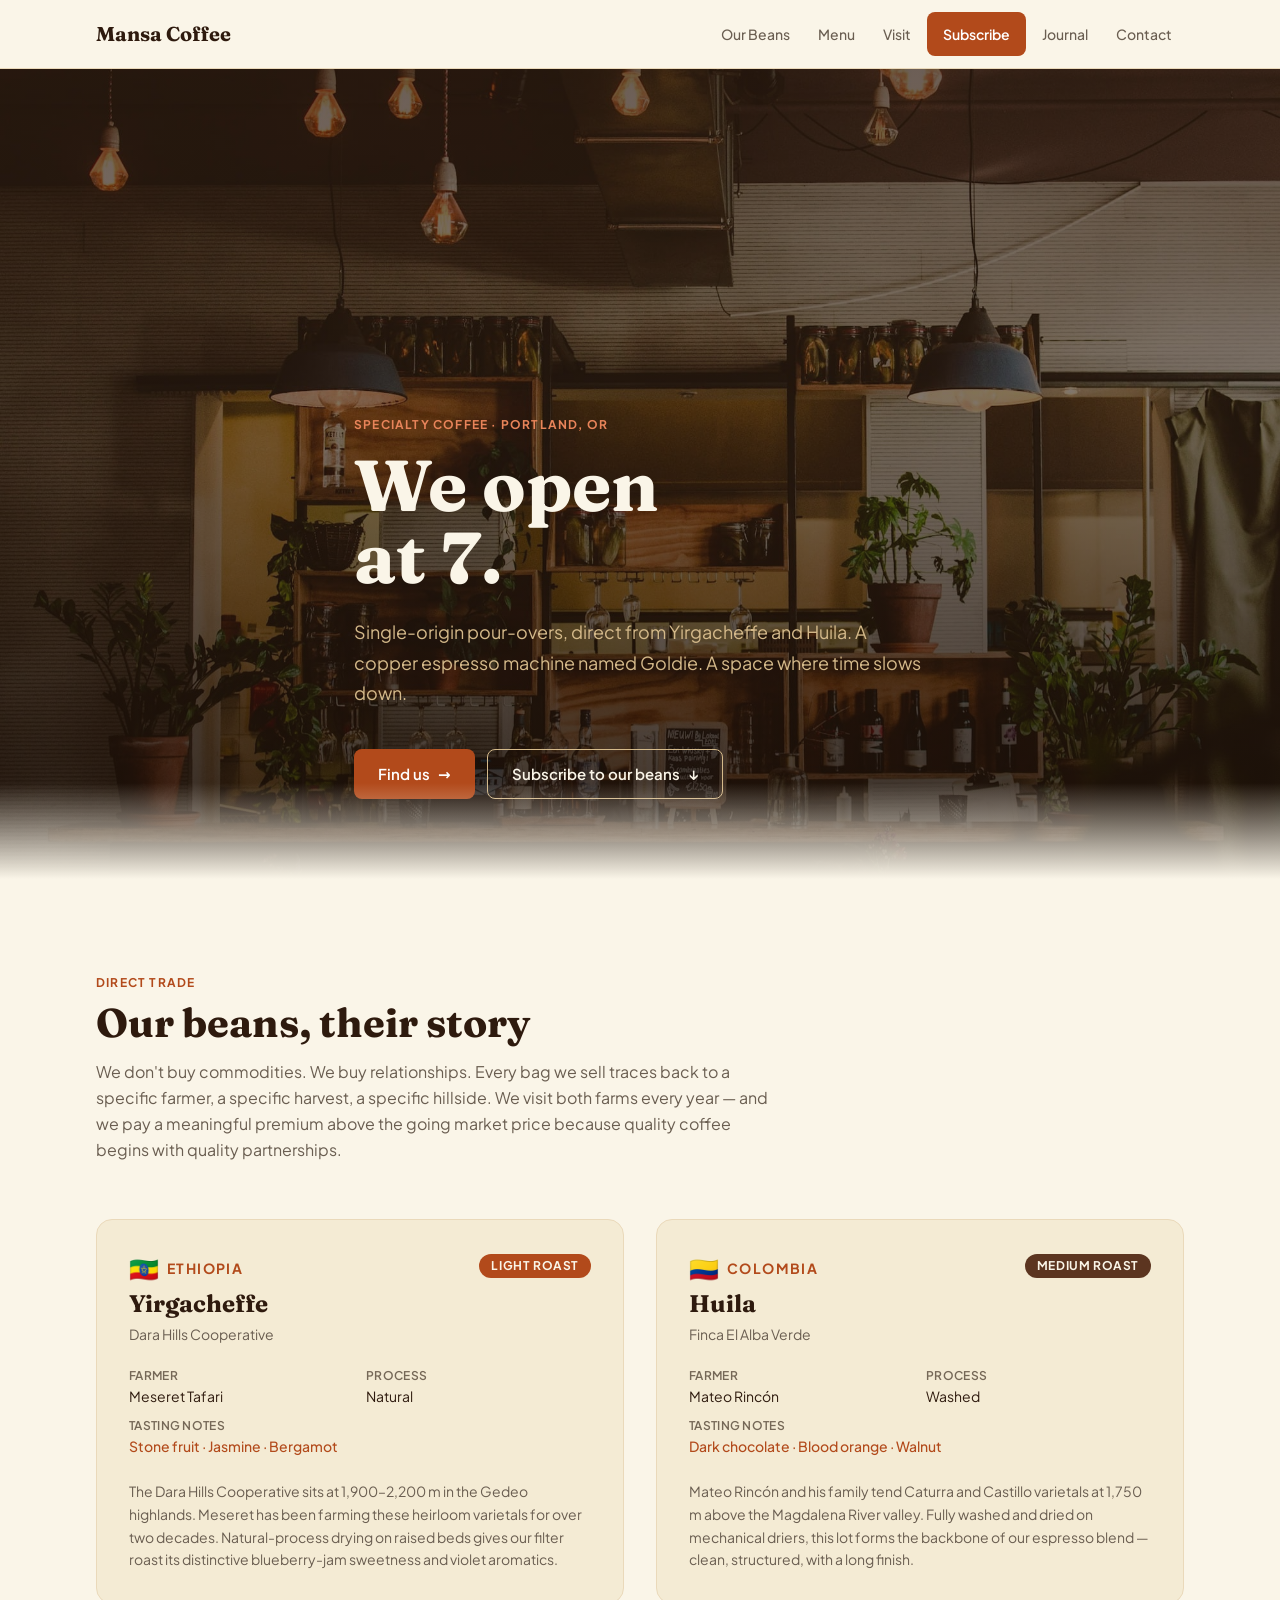
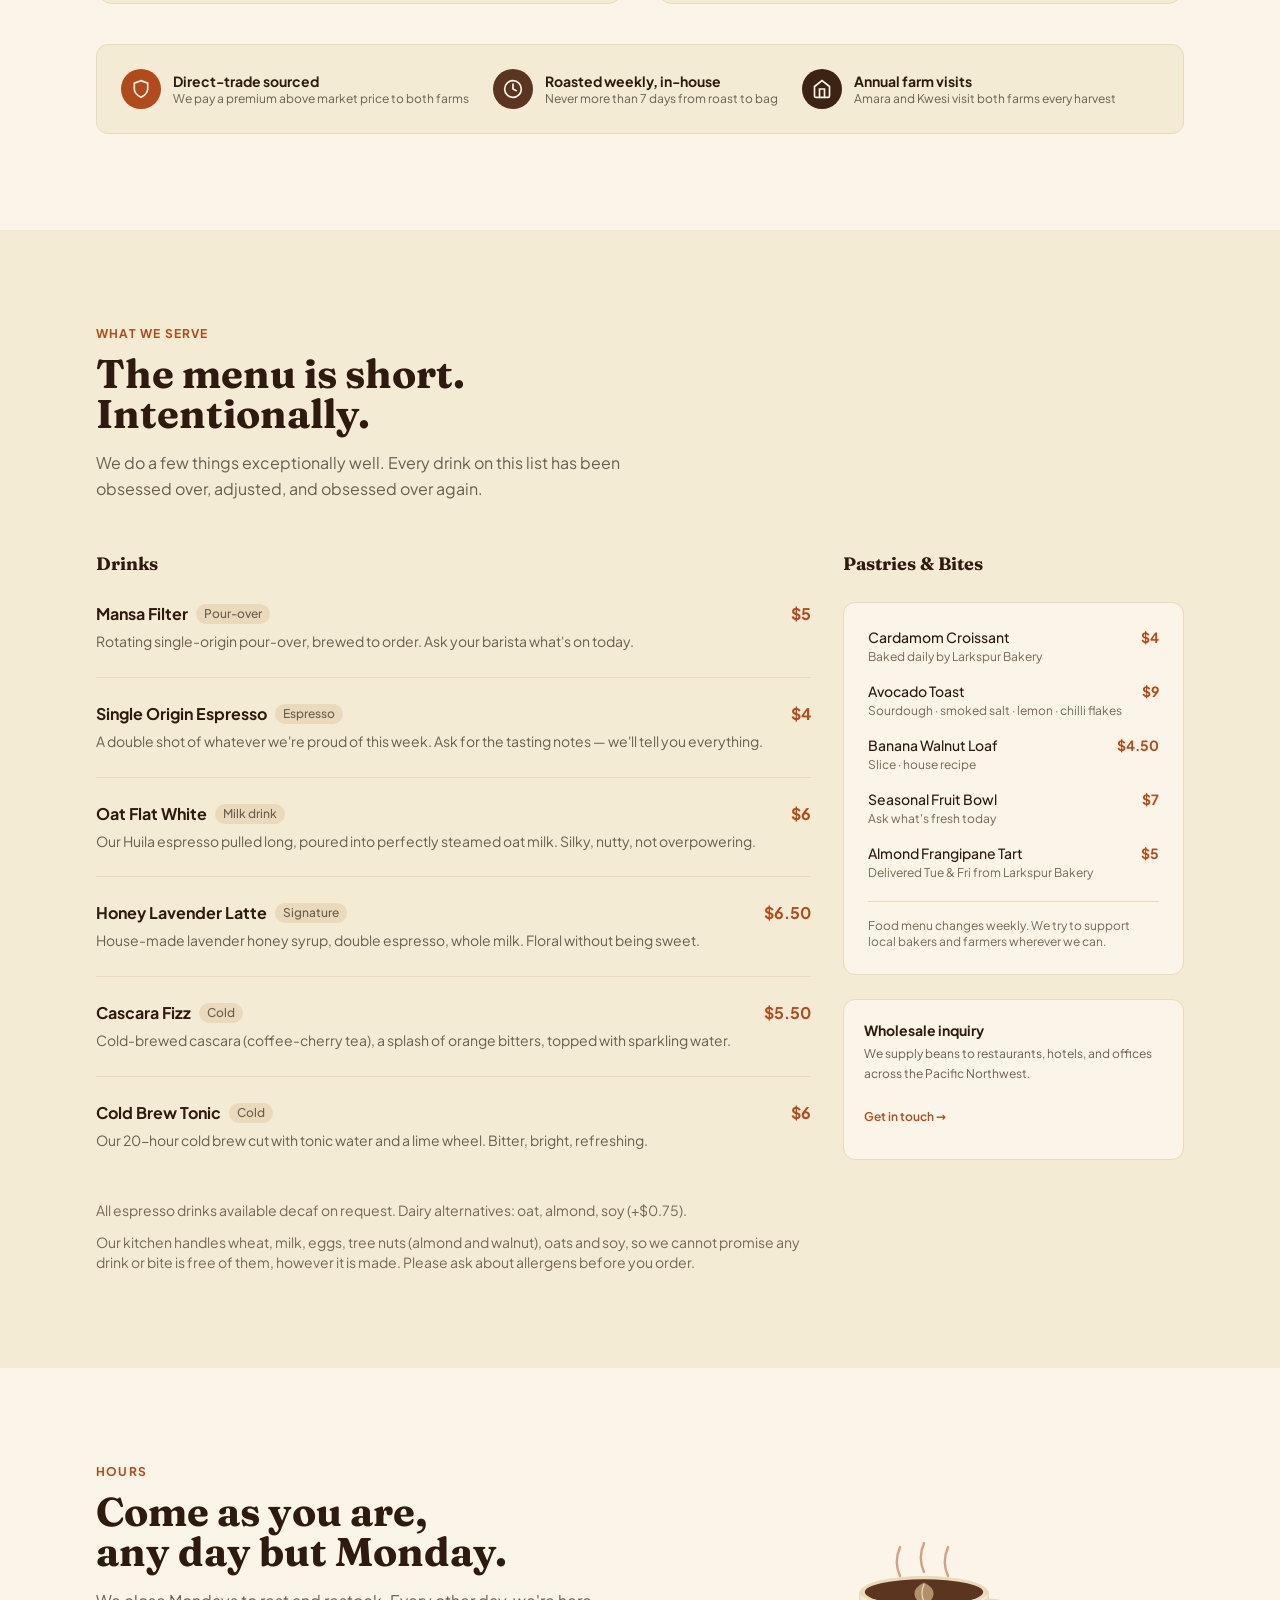
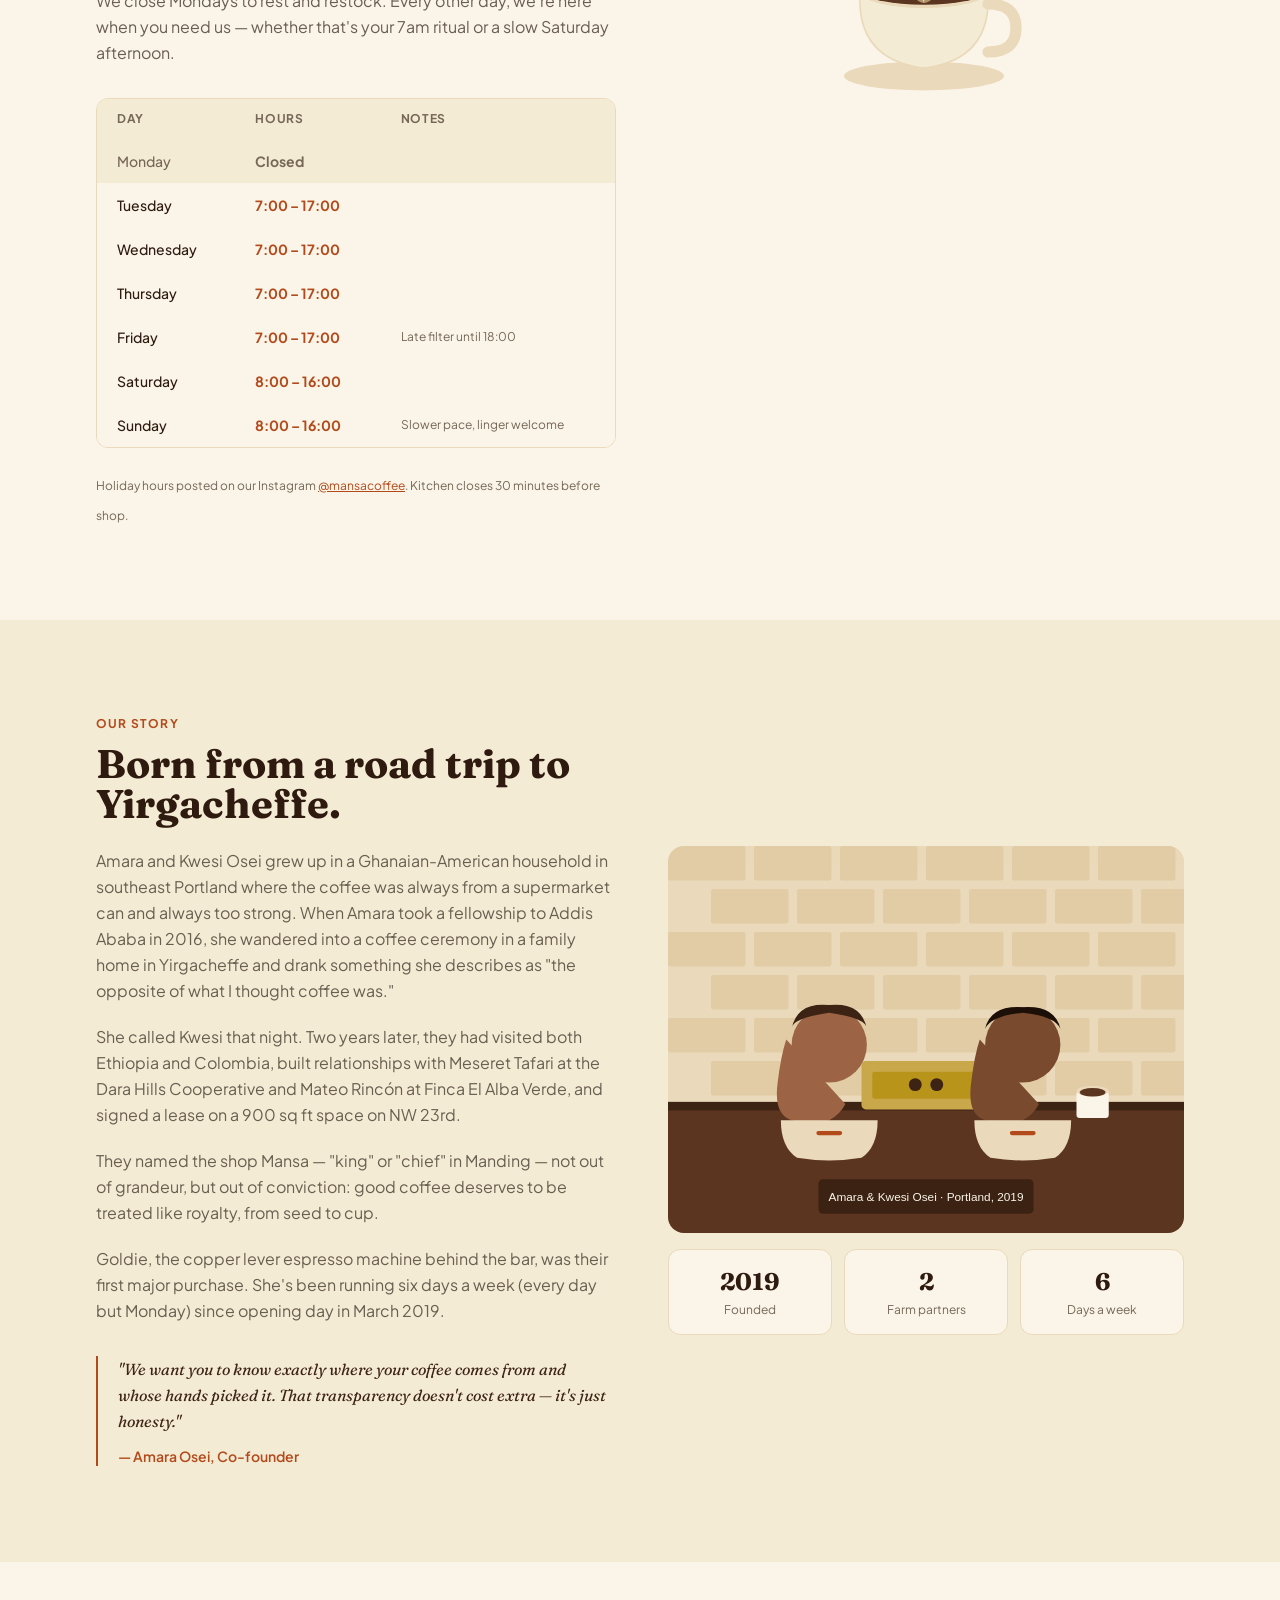
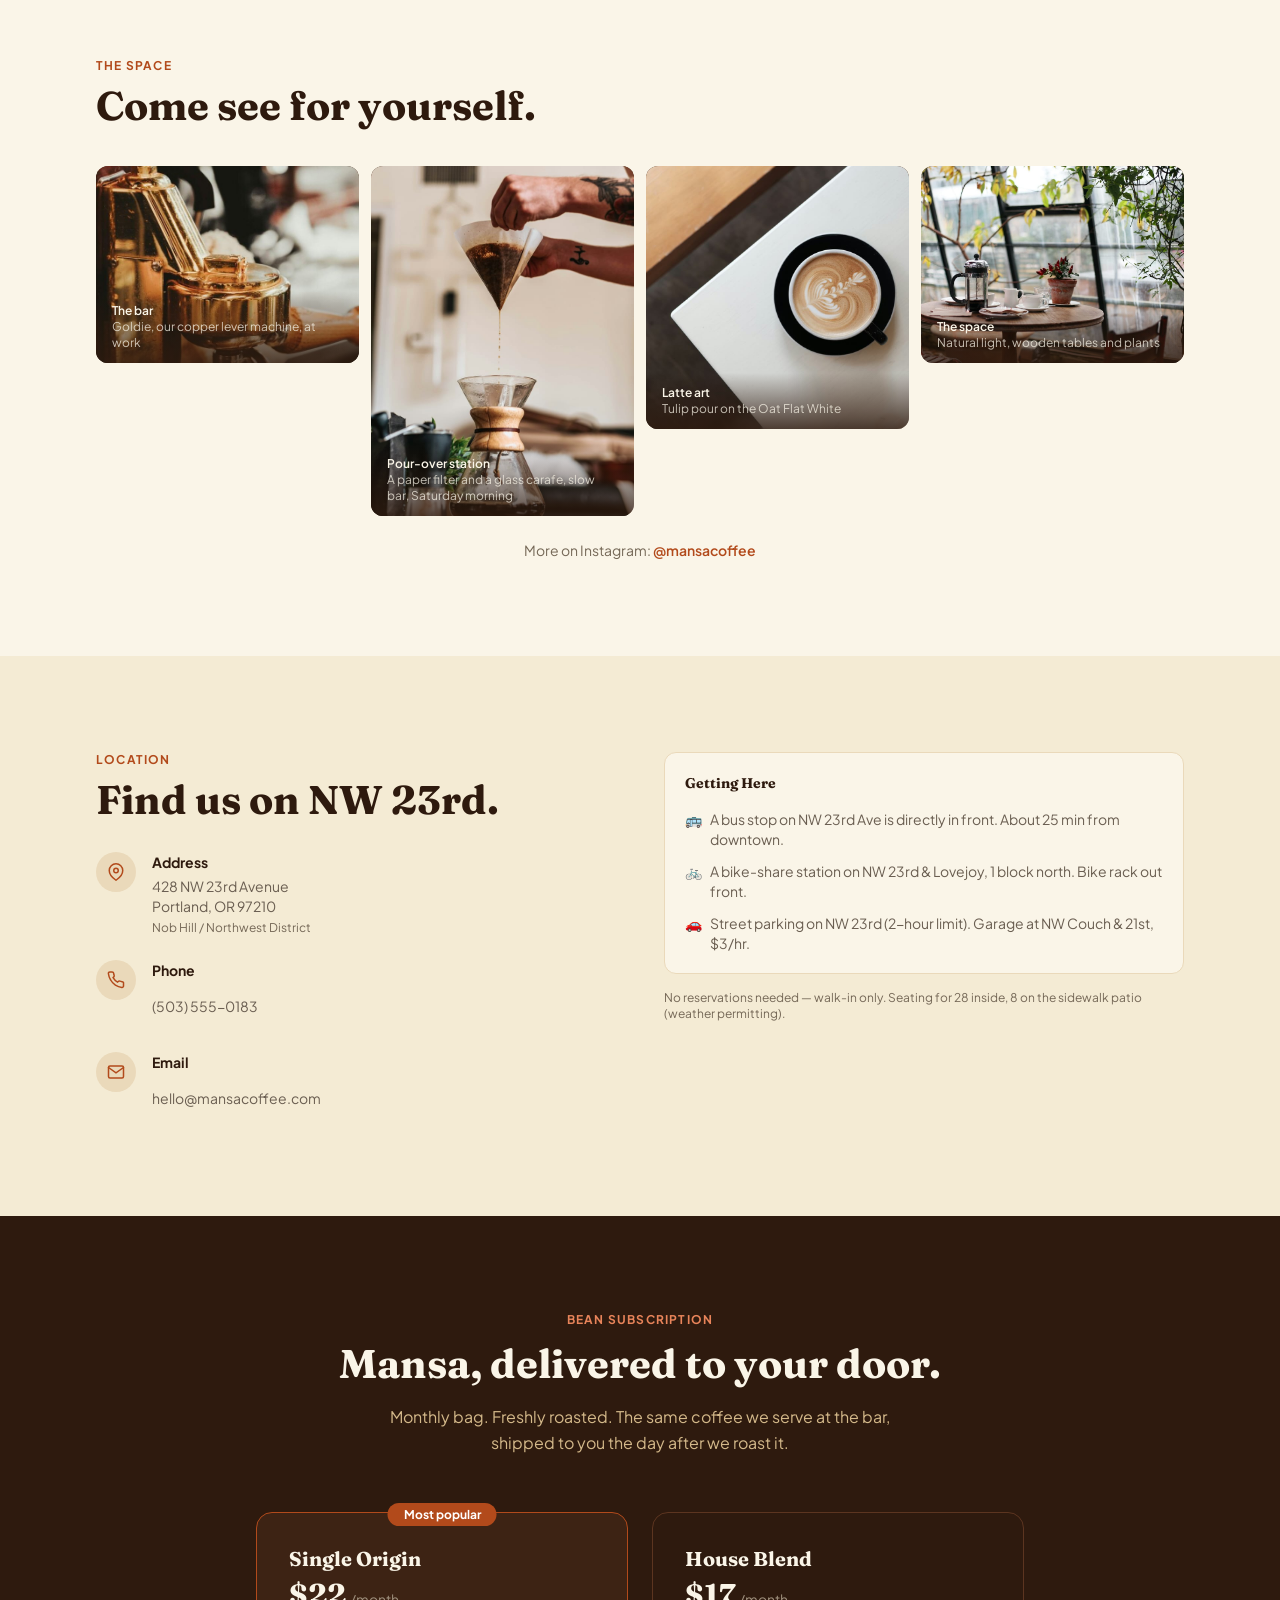
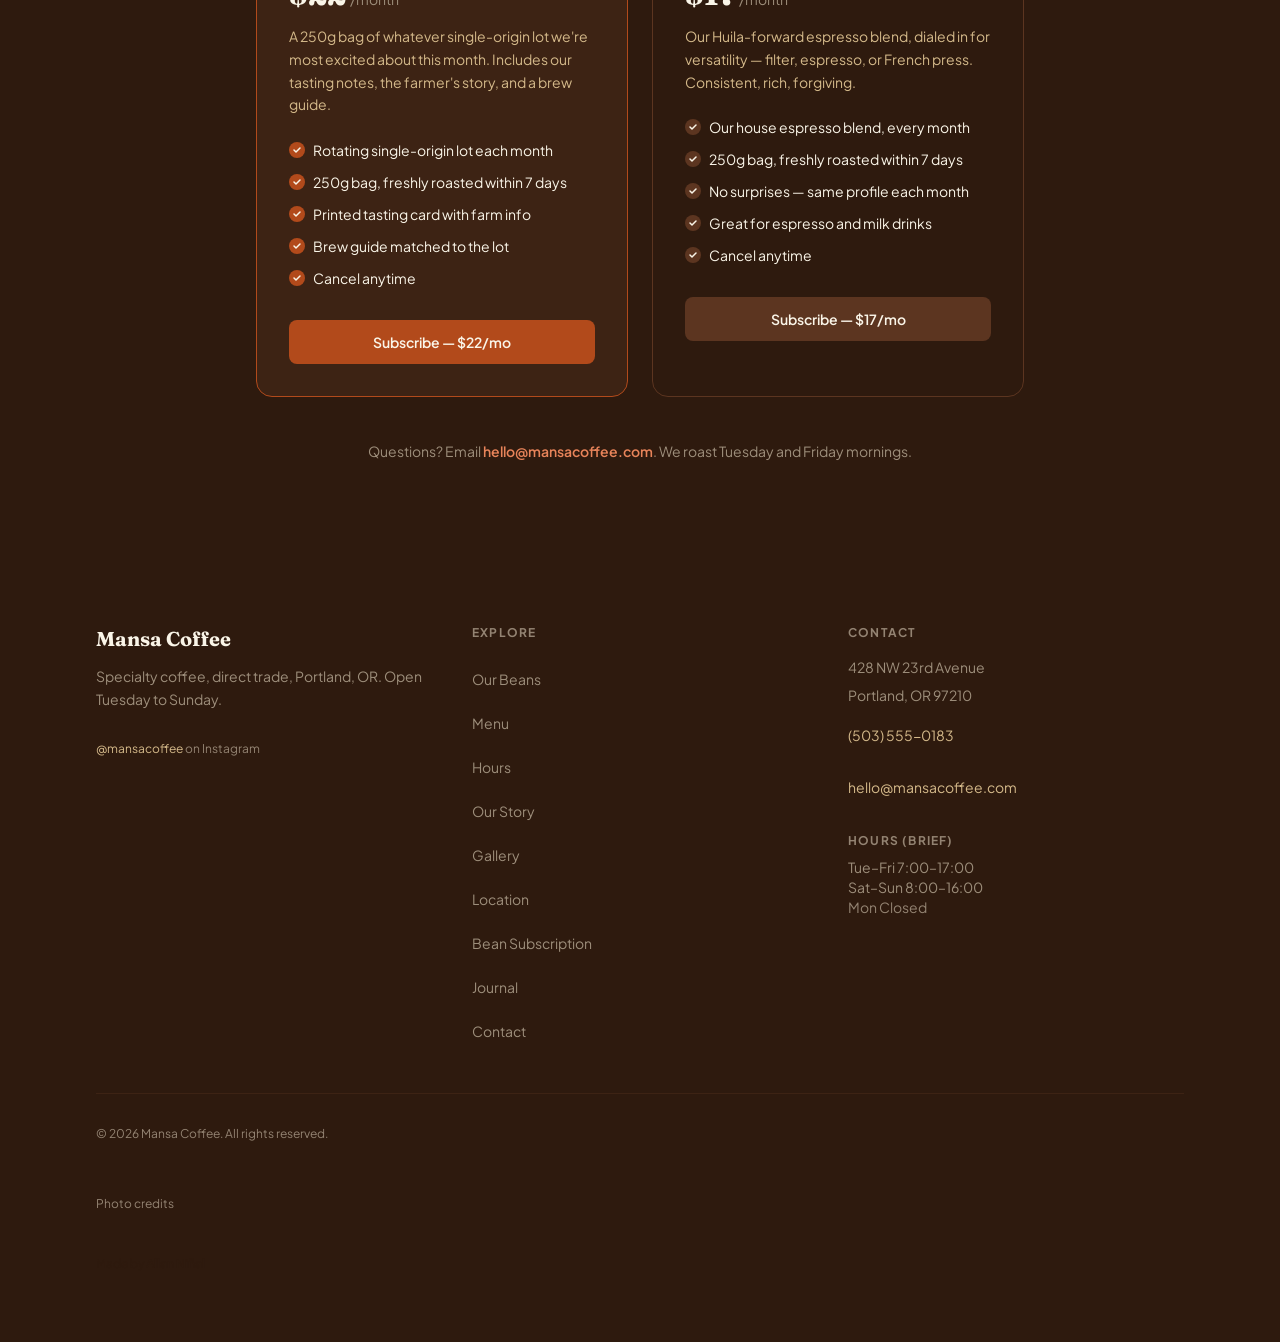
==== commit 601baeb6: "1.0.1: Replaced the espresso machine photo, which showed the maker's name and a stainless machine, w" ====
--- a/index.html
+++ b/index.html
@@ -125,7 +125,7 @@
 The Space
 </p> <h2 class="section-heading" style="font-family:'Fraunces',Georgia,serif; font-size:2.5rem; font-weight:700; color:#2E1A0E;">
 Come see for yourself.
-</h2> </div> <!-- Asymmetric gallery grid -->  <div class="grid grid-cols-2 md:grid-cols-4 gap-3" role="group" aria-label="Photo gallery"> <figure class="rounded-xl overflow-hidden relative" style="background-color:#3D2314; aspect-ratio:4/3;" aria-label="The bar"> <img src="./images/gallery/bar.jpg" alt="A stainless espresso machine and a coffee grinder on a counter, white cups stacked on top and a chalkboard menu behind" loading="lazy" decoding="async" class="absolute inset-0 w-full h-full object-cover"> <!-- Caption --> <figcaption class="absolute bottom-0 left-0 right-0 px-4 py-3" style="background:linear-gradient(to top, rgba(46,26,14,0.8), transparent);"> <p class="text-xs font-semibold" style="color:#FAF5E8;">The bar</p> <p class="text-xs opacity-75" style="color:#FAF5E8;">Goldie, our espresso machine, and the grinder beside her</p> </figcaption> </figure><figure class="rounded-xl overflow-hidden relative" style="background-color:#3D2314; aspect-ratio:3/4;" aria-label="Pour-over station"> <img src="./images/gallery/pour.jpg" alt="A barista pouring from a paper filter of ground coffee into a glass carafe with a wooden collar" loading="lazy" decoding="async" class="absolute inset-0 w-full h-full object-cover"> <!-- Caption --> <figcaption class="absolute bottom-0 left-0 right-0 px-4 py-3" style="background:linear-gradient(to top, rgba(46,26,14,0.8), transparent);"> <p class="text-xs font-semibold" style="color:#FAF5E8;">Pour-over station</p> <p class="text-xs opacity-75" style="color:#FAF5E8;">A paper filter and a glass carafe, slow bar, Saturday morning</p> </figcaption> </figure><figure class="rounded-xl overflow-hidden relative" style="background-color:#3D2314; aspect-ratio:1/1;" aria-label="Latte art"> <img src="./images/gallery/latte.jpg" alt="A flat white seen from above on a white table, with a leaf pattern in the milk foam" loading="lazy" decoding="async" class="absolute inset-0 w-full h-full object-cover"> <!-- Caption --> <figcaption class="absolute bottom-0 left-0 right-0 px-4 py-3" style="background:linear-gradient(to top, rgba(46,26,14,0.8), transparent);"> <p class="text-xs font-semibold" style="color:#FAF5E8;">Latte art</p> <p class="text-xs opacity-75" style="color:#FAF5E8;">Tulip pour on the Oat Flat White</p> </figcaption> </figure><figure class="rounded-xl overflow-hidden relative" style="background-color:#3D2314; aspect-ratio:4/3;" aria-label="The space"> <img src="./images/gallery/space.jpg" alt="A round wooden table by a tall window, with a French press, two cups and a potted plant" loading="lazy" decoding="async" class="absolute inset-0 w-full h-full object-cover"> <!-- Caption --> <figcaption class="absolute bottom-0 left-0 right-0 px-4 py-3" style="background:linear-gradient(to top, rgba(46,26,14,0.8), transparent);"> <p class="text-xs font-semibold" style="color:#FAF5E8;">The space</p> <p class="text-xs opacity-75" style="color:#FAF5E8;">Natural light, wooden tables and plants</p> </figcaption> </figure> </div> <p class="mt-6 text-sm text-center" style="color:#756857;">
+</h2> </div> <!-- Asymmetric gallery grid -->  <div class="grid grid-cols-2 md:grid-cols-4 gap-3" role="group" aria-label="Photo gallery"> <figure class="rounded-xl overflow-hidden relative" style="background-color:#3D2314; aspect-ratio:4/3;" aria-label="The bar"> <img src="./images/gallery/bar.jpg" alt="Close-up of the brass group head and wooden handle of a copper lever espresso machine" loading="lazy" decoding="async" class="absolute inset-0 w-full h-full object-cover"> <!-- Caption --> <figcaption class="absolute bottom-0 left-0 right-0 px-4 py-3" style="background:linear-gradient(to top, rgba(46,26,14,0.8), transparent);"> <p class="text-xs font-semibold" style="color:#FAF5E8;">The bar</p> <p class="text-xs opacity-75" style="color:#FAF5E8;">Goldie, our copper lever machine, at work</p> </figcaption> </figure><figure class="rounded-xl overflow-hidden relative" style="background-color:#3D2314; aspect-ratio:3/4;" aria-label="Pour-over station"> <img src="./images/gallery/pour.jpg" alt="A barista pouring from a paper filter of ground coffee into a glass carafe with a wooden collar" loading="lazy" decoding="async" class="absolute inset-0 w-full h-full object-cover"> <!-- Caption --> <figcaption class="absolute bottom-0 left-0 right-0 px-4 py-3" style="background:linear-gradient(to top, rgba(46,26,14,0.8), transparent);"> <p class="text-xs font-semibold" style="color:#FAF5E8;">Pour-over station</p> <p class="text-xs opacity-75" style="color:#FAF5E8;">A paper filter and a glass carafe, slow bar, Saturday morning</p> </figcaption> </figure><figure class="rounded-xl overflow-hidden relative" style="background-color:#3D2314; aspect-ratio:1/1;" aria-label="Latte art"> <img src="./images/gallery/latte.jpg" alt="A flat white seen from above on a white table, with a leaf pattern in the milk foam" loading="lazy" decoding="async" class="absolute inset-0 w-full h-full object-cover"> <!-- Caption --> <figcaption class="absolute bottom-0 left-0 right-0 px-4 py-3" style="background:linear-gradient(to top, rgba(46,26,14,0.8), transparent);"> <p class="text-xs font-semibold" style="color:#FAF5E8;">Latte art</p> <p class="text-xs opacity-75" style="color:#FAF5E8;">Tulip pour on the Oat Flat White</p> </figcaption> </figure><figure class="rounded-xl overflow-hidden relative" style="background-color:#3D2314; aspect-ratio:4/3;" aria-label="The space"> <img src="./images/gallery/space.jpg" alt="A round wooden table by a tall window, with a French press, two cups and a potted plant" loading="lazy" decoding="async" class="absolute inset-0 w-full h-full object-cover"> <!-- Caption --> <figcaption class="absolute bottom-0 left-0 right-0 px-4 py-3" style="background:linear-gradient(to top, rgba(46,26,14,0.8), transparent);"> <p class="text-xs font-semibold" style="color:#FAF5E8;">The space</p> <p class="text-xs opacity-75" style="color:#FAF5E8;">Natural light, wooden tables and plants</p> </figcaption> </figure> </div> <p class="mt-6 text-sm text-center" style="color:#756857;">
 More on Instagram: <a href="https://instagram.com/mansacoffee" class="font-semibold hover:underline" style="color:#B24A1B;" rel="noopener noreferrer" target="_blank">@mansacoffee</a> </p> </div> </section> <section id="location" class="py-24" style="background-color:#F4EBD4;"> <div class="container-x"> <div class="grid md:grid-cols-2 gap-12 items-start"> <!-- Info --> <div> <p class="section-label mb-3" style="color:#B24A1B; font-size:0.75rem; font-weight:700; text-transform:uppercase; letter-spacing:0.1em;">
 Location
 </p> <h2 class="section-heading mb-8" style="font-family:'Fraunces',Georgia,serif; font-size:2.5rem; font-weight:700; color:#2E1A0E;">
@@ -157,4 +157,4 @@
          the photographer and a link). Delete this whole <details> block once you
          have replaced the photos with your own. --> <details class="mt-10 text-xs" style="color:#938372;" data-photo-credits data-astro-cid-gcn2mc3v> <summary style="cursor:pointer;min-height:44px;display:flex;align-items:center;" data-astro-cid-gcn2mc3v>Photo credits</summary> <p class="mt-2" data-astro-cid-gcn2mc3v>
 Demo photographs from <a href="https://unsplash.com/?utm_source=allanninal_dev&utm_medium=referral" style="color:#D4B98A;text-decoration:underline;" data-astro-cid-gcn2mc3v>Unsplash</a>. Replace them, and these credits, with your own before launch.
-</p> <ul class="mt-2 space-y-1" data-astro-cid-gcn2mc3v> <li data-astro-cid-gcn2mc3v>Coffee shop hero: Photo by <a href="https://unsplash.com/@louishansel?utm_source=allanninal_dev&utm_medium=referral" style="color:#D4B98A;text-decoration:underline;" data-astro-cid-gcn2mc3v>Louis Hansel</a> on <a href="https://unsplash.com/photos/qoPAjwEiUmg?utm_source=allanninal_dev&utm_medium=referral" style="color:#D4B98A;text-decoration:underline;" data-astro-cid-gcn2mc3v>Unsplash</a></li><li data-astro-cid-gcn2mc3v>The bar: Photo by <a href="https://unsplash.com/@jonathanborba?utm_source=allanninal_dev&utm_medium=referral" style="color:#D4B98A;text-decoration:underline;" data-astro-cid-gcn2mc3v>Jonathan Borba</a> on <a href="https://unsplash.com/photos/21tOEaJPM_o?utm_source=allanninal_dev&utm_medium=referral" style="color:#D4B98A;text-decoration:underline;" data-astro-cid-gcn2mc3v>Unsplash</a></li><li data-astro-cid-gcn2mc3v>Pour-over station: Photo by <a href="https://unsplash.com/@nkalil?utm_source=allanninal_dev&utm_medium=referral" style="color:#D4B98A;text-decoration:underline;" data-astro-cid-gcn2mc3v>Najib Kalil</a> on <a href="https://unsplash.com/photos/x-8DF-Ry0Zo?utm_source=allanninal_dev&utm_medium=referral" style="color:#D4B98A;text-decoration:underline;" data-astro-cid-gcn2mc3v>Unsplash</a></li><li data-astro-cid-gcn2mc3v>Latte art: Photo by <a href="https://unsplash.com/@pundalex?utm_source=allanninal_dev&utm_medium=referral" style="color:#D4B98A;text-decoration:underline;" data-astro-cid-gcn2mc3v>Lex Sirikiat</a> on <a href="https://unsplash.com/photos/EjbQQ0fgkFE?utm_source=allanninal_dev&utm_medium=referral" style="color:#D4B98A;text-decoration:underline;" data-astro-cid-gcn2mc3v>Unsplash</a></li><li data-astro-cid-gcn2mc3v>The space: Photo by <a href="https://unsplash.com/@krisatomic?utm_source=allanninal_dev&utm_medium=referral" style="color:#D4B98A;text-decoration:underline;" data-astro-cid-gcn2mc3v>Kris Atomic</a> on <a href="https://unsplash.com/photos/3b2tADGAWnU?utm_source=allanninal_dev&utm_medium=referral" style="color:#D4B98A;text-decoration:underline;" data-astro-cid-gcn2mc3v>Unsplash</a></li> </ul> </details>  <p class="maker-credit" data-maker-credit="1" data-astro-cid-gcn2mc3v>Made by <a style="display:inline-flex;align-items:center;min-height:44px;" href="https://www.linkedin.com/in/allanninal/" data-maker-credit="1" target="_blank" rel="noopener noreferrer" data-astro-cid-gcn2mc3v>Allan Ni&ntilde;al</a></p> </div> </footer>   </body></html>+</p> <ul class="mt-2 space-y-1" data-astro-cid-gcn2mc3v> <li data-astro-cid-gcn2mc3v>Coffee shop hero: Photo by <a href="https://unsplash.com/@louishansel?utm_source=allanninal_dev&utm_medium=referral" style="color:#D4B98A;text-decoration:underline;" data-astro-cid-gcn2mc3v>Louis Hansel</a> on <a href="https://unsplash.com/photos/qoPAjwEiUmg?utm_source=allanninal_dev&utm_medium=referral" style="color:#D4B98A;text-decoration:underline;" data-astro-cid-gcn2mc3v>Unsplash</a></li><li data-astro-cid-gcn2mc3v>A copper and brass lever espresso machine pulling a shot: Photo by <a href="https://unsplash.com/@mariahhewines?utm_source=allanninal_dev&utm_medium=referral" style="color:#D4B98A;text-decoration:underline;" data-astro-cid-gcn2mc3v>Mariah Hewines</a> on <a href="https://unsplash.com/photos/an-espresso-machine-with-a-cup-of-coffee-on-it-uCO4y7afZ3w?utm_source=allanninal_dev&utm_medium=referral" style="color:#D4B98A;text-decoration:underline;" data-astro-cid-gcn2mc3v>Unsplash</a></li><li data-astro-cid-gcn2mc3v>Pour-over station: Photo by <a href="https://unsplash.com/@nkalil?utm_source=allanninal_dev&utm_medium=referral" style="color:#D4B98A;text-decoration:underline;" data-astro-cid-gcn2mc3v>Najib Kalil</a> on <a href="https://unsplash.com/photos/x-8DF-Ry0Zo?utm_source=allanninal_dev&utm_medium=referral" style="color:#D4B98A;text-decoration:underline;" data-astro-cid-gcn2mc3v>Unsplash</a></li><li data-astro-cid-gcn2mc3v>Latte art: Photo by <a href="https://unsplash.com/@pundalex?utm_source=allanninal_dev&utm_medium=referral" style="color:#D4B98A;text-decoration:underline;" data-astro-cid-gcn2mc3v>Lex Sirikiat</a> on <a href="https://unsplash.com/photos/EjbQQ0fgkFE?utm_source=allanninal_dev&utm_medium=referral" style="color:#D4B98A;text-decoration:underline;" data-astro-cid-gcn2mc3v>Unsplash</a></li><li data-astro-cid-gcn2mc3v>The space: Photo by <a href="https://unsplash.com/@krisatomic?utm_source=allanninal_dev&utm_medium=referral" style="color:#D4B98A;text-decoration:underline;" data-astro-cid-gcn2mc3v>Kris Atomic</a> on <a href="https://unsplash.com/photos/3b2tADGAWnU?utm_source=allanninal_dev&utm_medium=referral" style="color:#D4B98A;text-decoration:underline;" data-astro-cid-gcn2mc3v>Unsplash</a></li> </ul> </details>  <p class="maker-credit" data-maker-credit="1" data-astro-cid-gcn2mc3v>Made by <a style="display:inline-flex;align-items:center;min-height:44px;" href="https://www.linkedin.com/in/allanninal/" data-maker-credit="1" target="_blank" rel="noopener noreferrer" data-astro-cid-gcn2mc3v>Allan Ni&ntilde;al</a></p> </div> </footer>   </body></html>
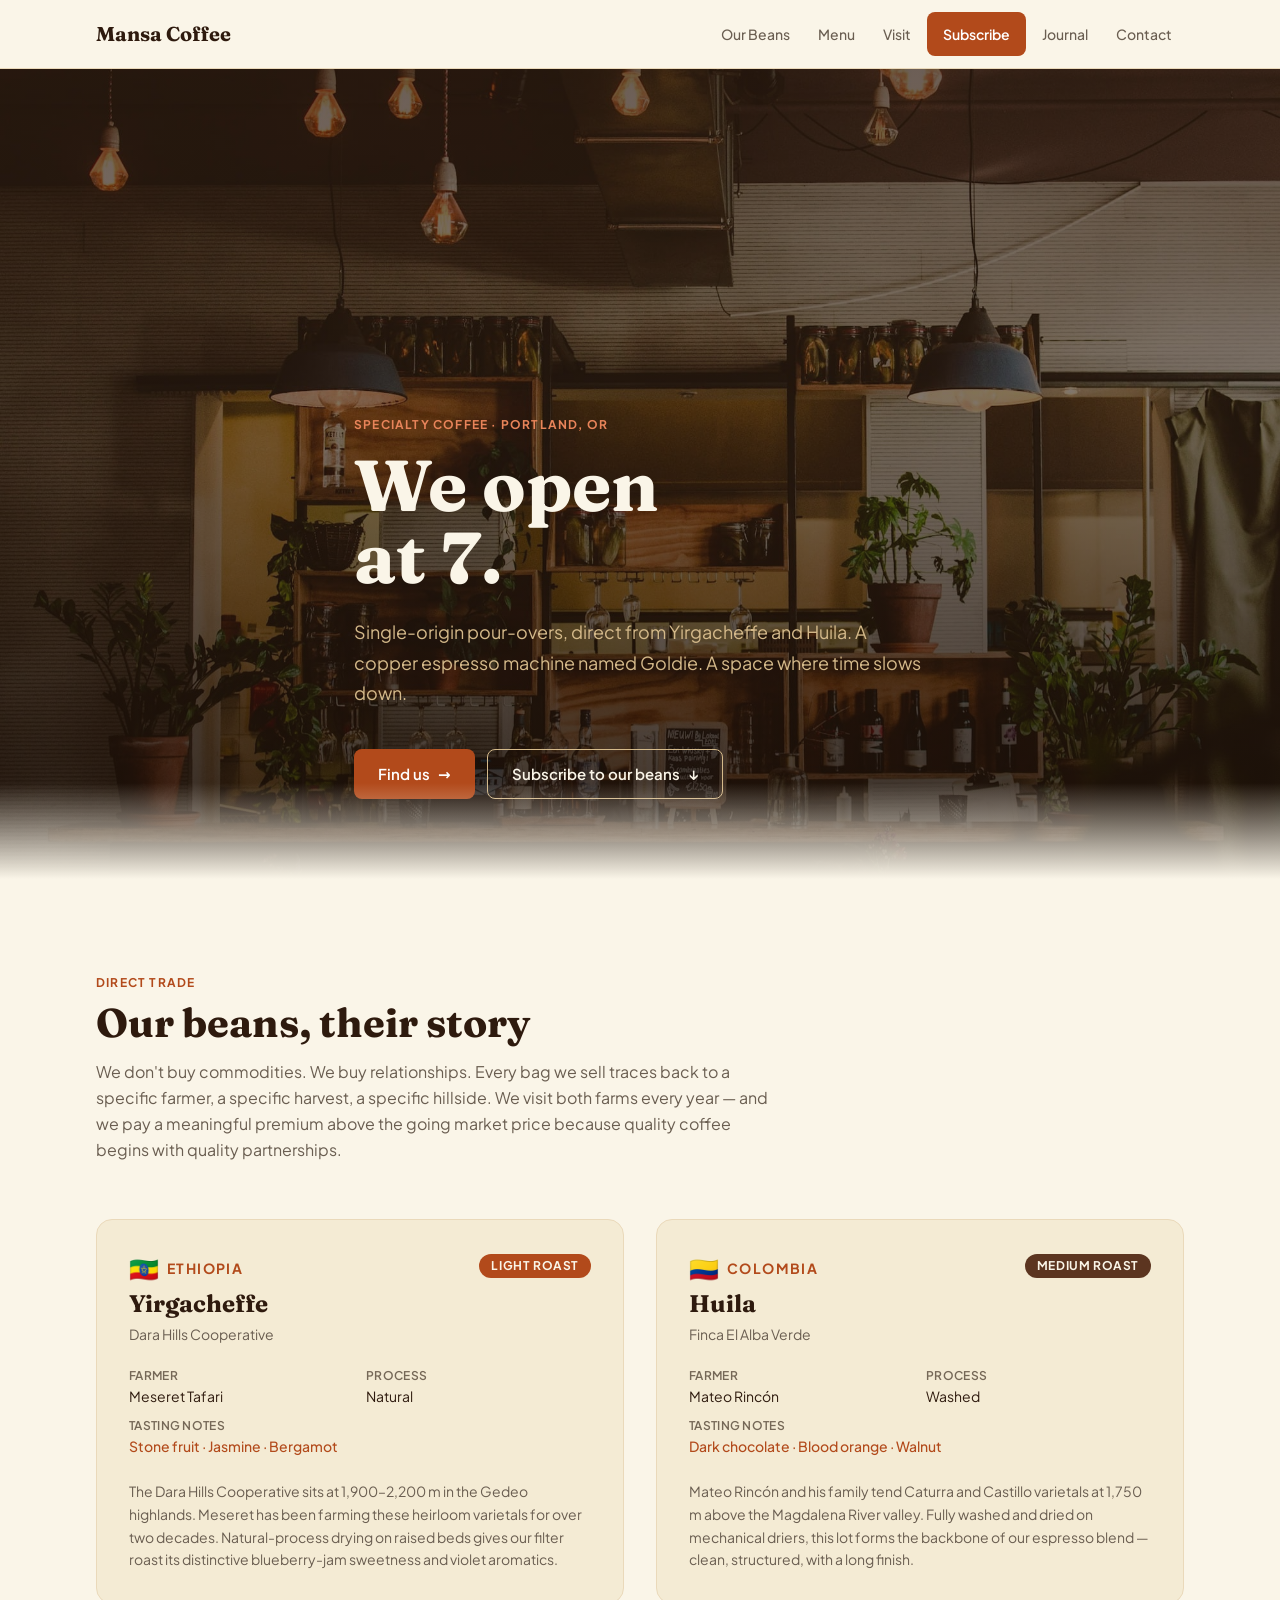
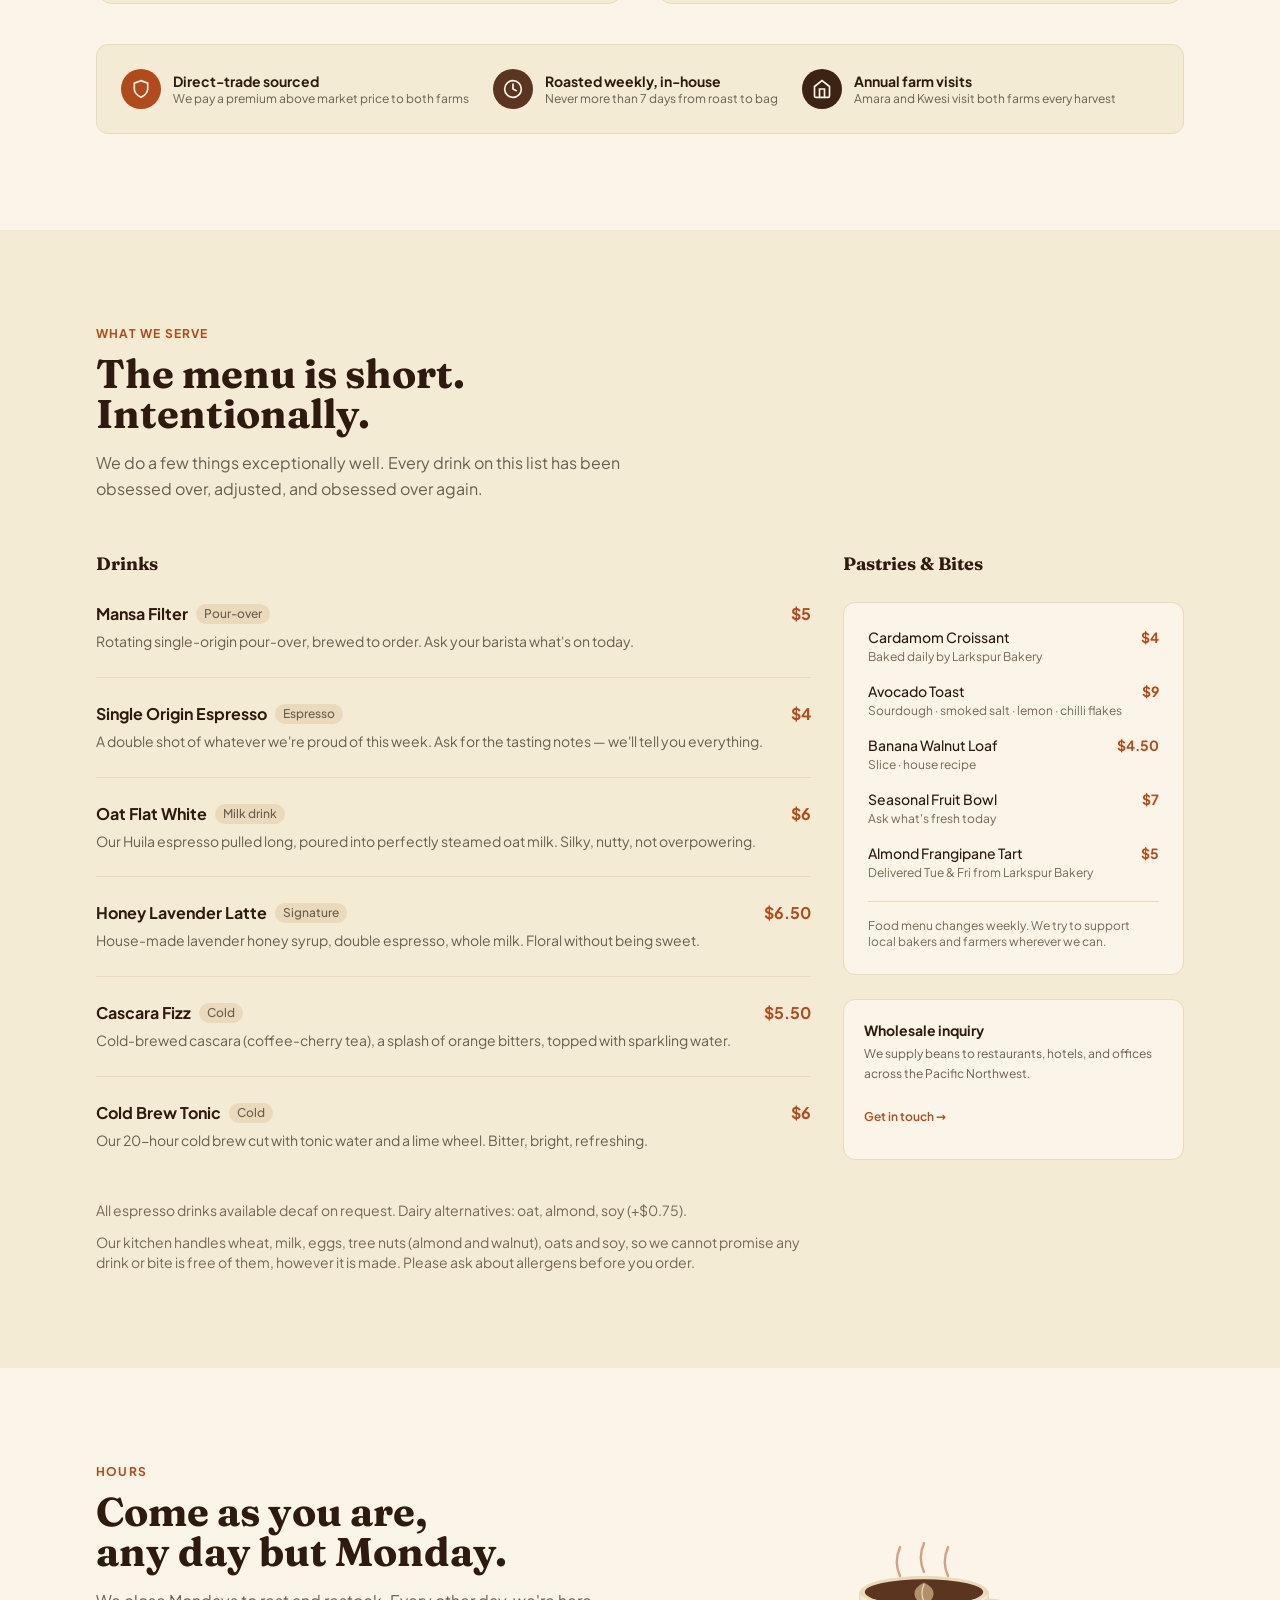
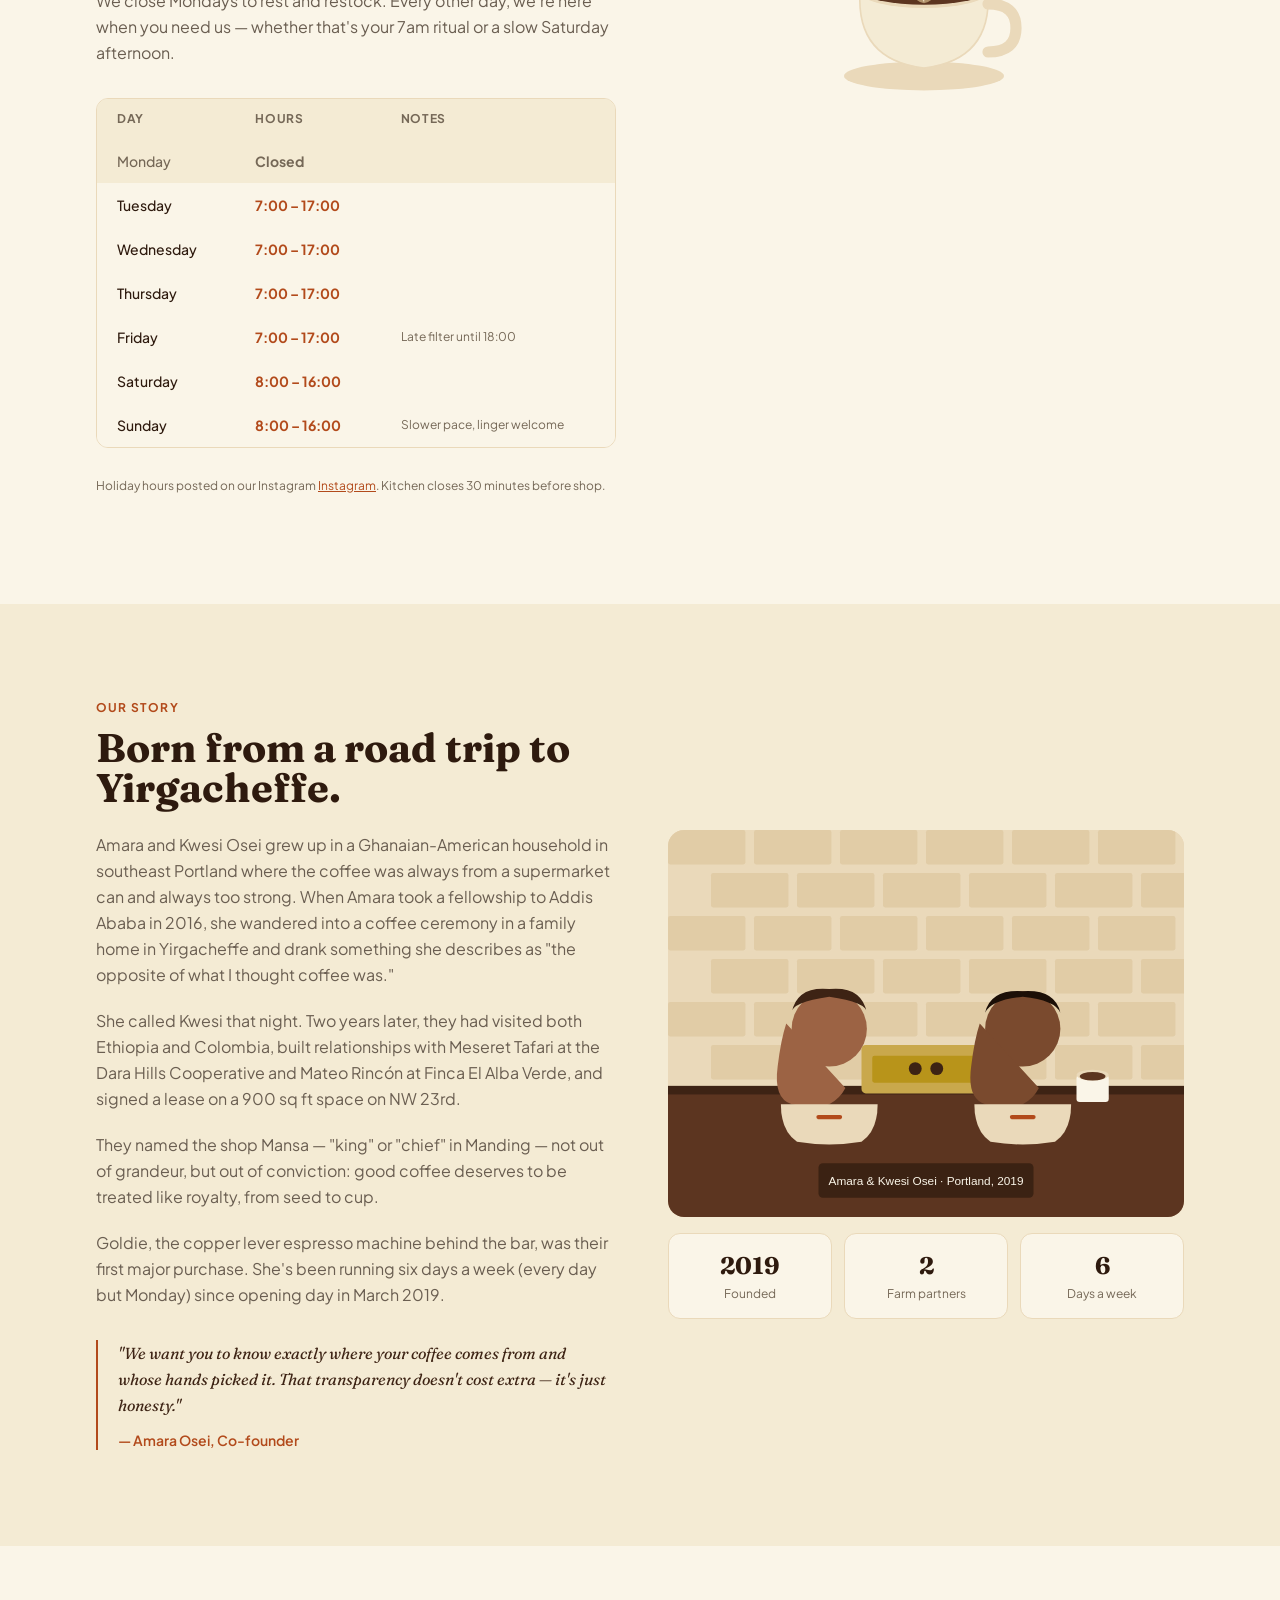
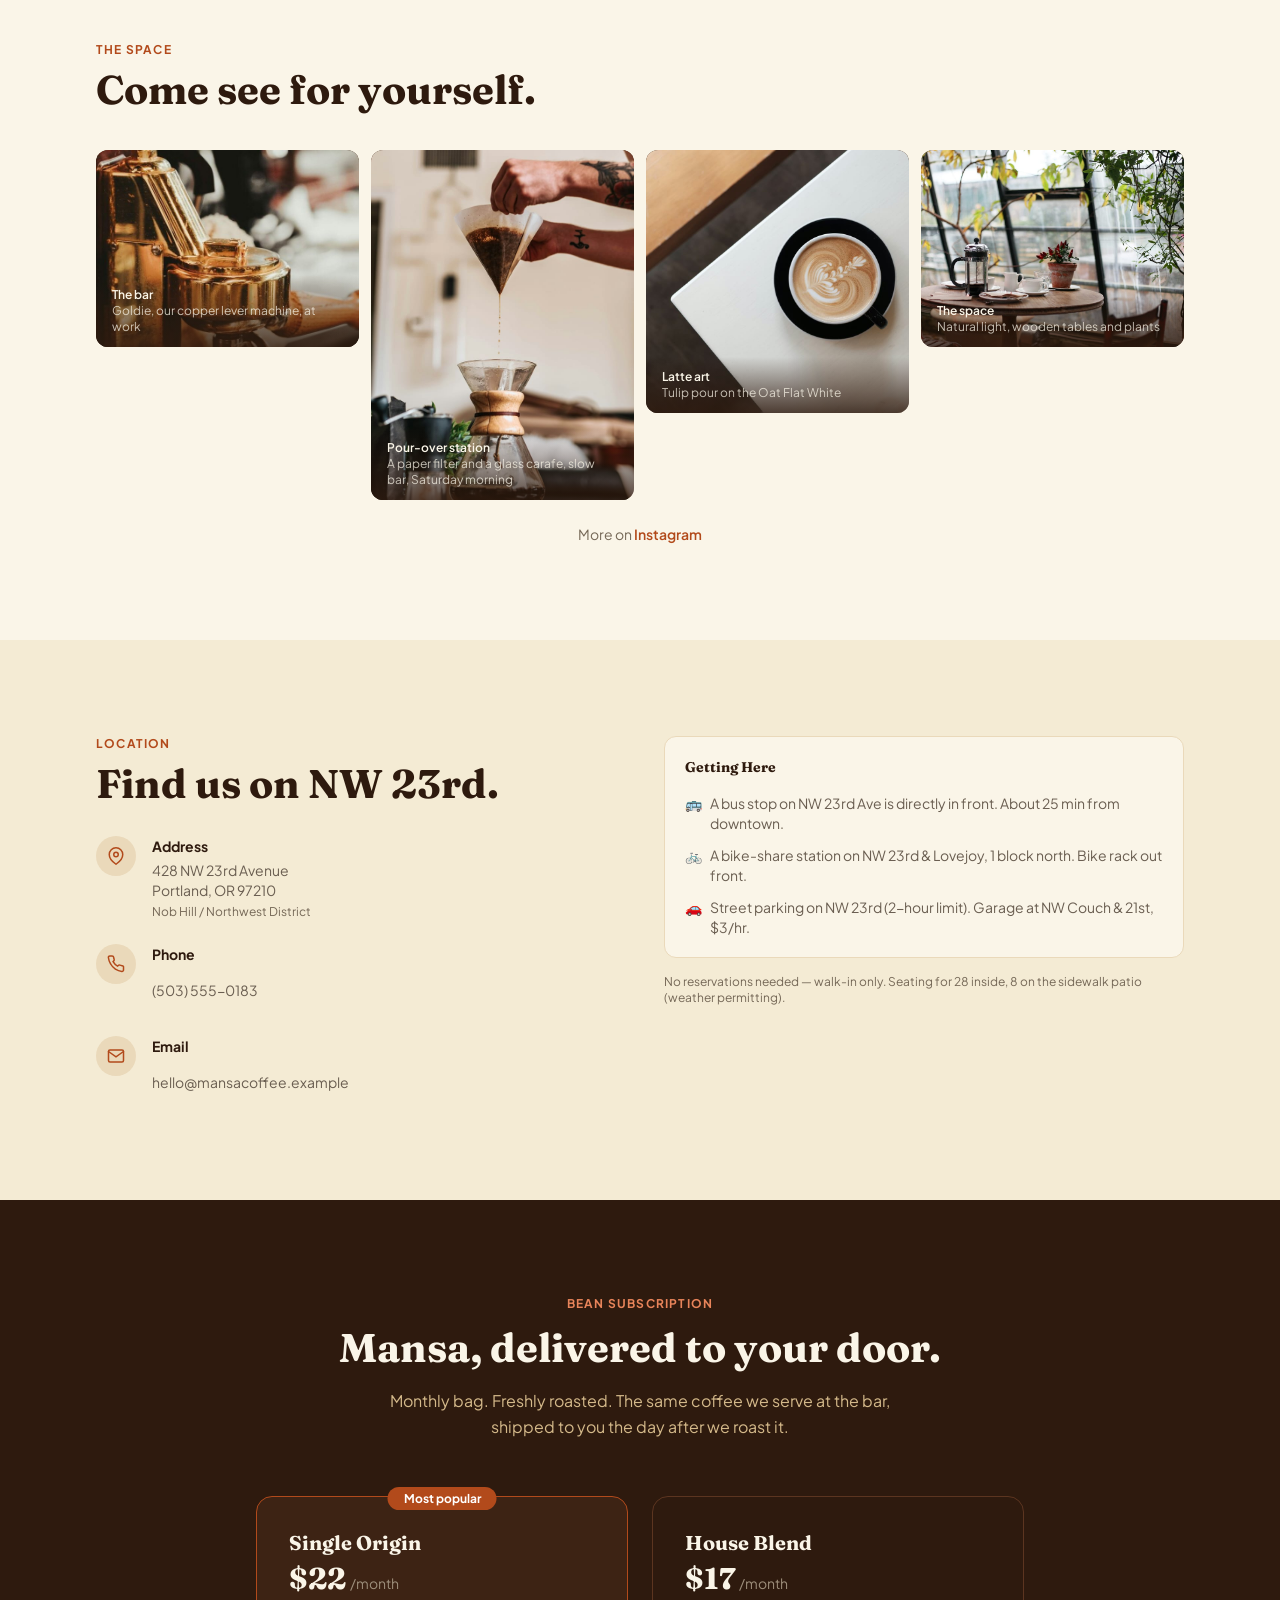
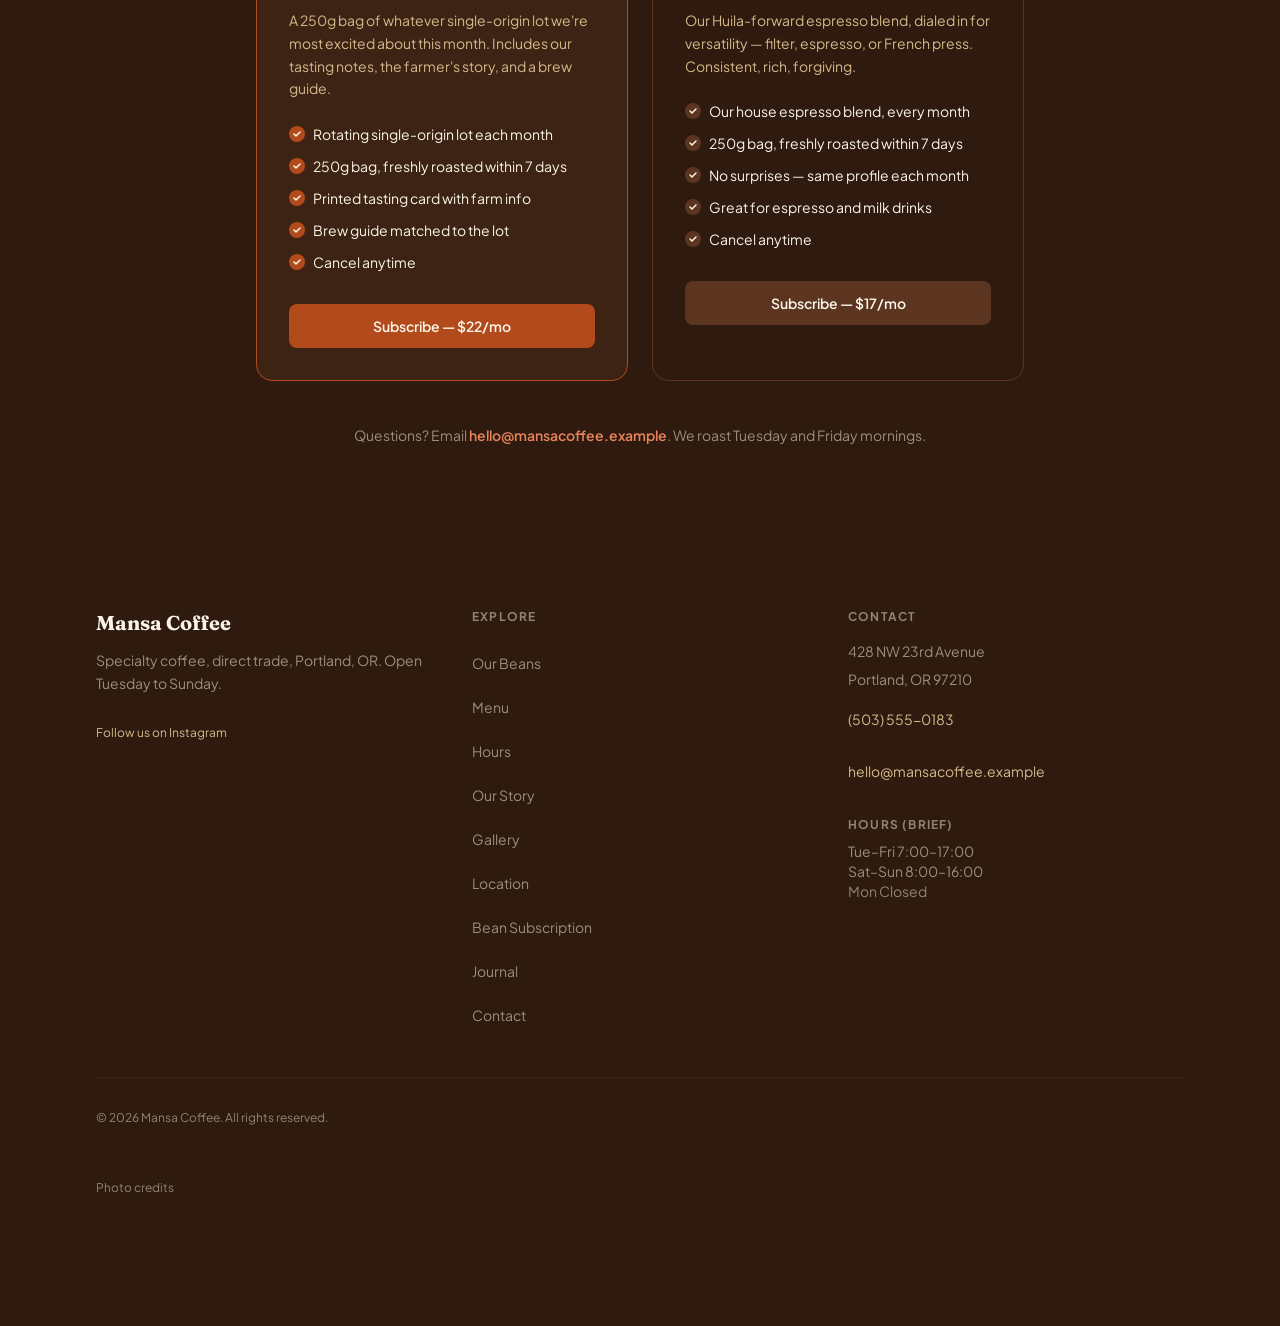
==== commit fa4f792b: "1.0.2: Demo email addresses now end in .example, so none can reach a real business. Social links go " ====
--- a/index.html
+++ b/index.html
@@ -4,12 +4,12 @@
     "@graph": [
       {
         "@type": "CafeOrCoffeeShop",
-        "@id": "https://mansacoffee.com/#cafe",
+        "@id": "https://mansacoffee.example/#cafe",
         "name": "Mansa Coffee",
         "description": "Specialty coffee shop in Portland, OR. Direct-trade beans from Ethiopia and Colombia, roasted in-house. Open Tuesday through Sunday.",
-        "url": "https://mansacoffee.com",
+        "url": "https://mansacoffee.example",
         "telephone": "+15035550183",
-        "email": "hello@mansacoffee.com",
+        "email": "hello@mansacoffee.example",
         "servesCuisine": ["Coffee", "Specialty Coffee", "Pastry"],
         "priceRange": "$$",
         "acceptsReservations": false,
@@ -60,7 +60,7 @@
         ],
         "foundingDate": "2019",
         "sameAs": [
-          "https://instagram.com/mansacoffee"
+          "https://instagram.com"
         ]
       }
     ]
@@ -95,7 +95,7 @@
 Food menu changes weekly. We try to support local bakers and farmers wherever we can.
 </p> </div> <!-- Wholesale note --> <div class="mt-6 rounded-xl p-5 border" style="background-color:#FAF5E8; border-color:#EAD9BA;"> <p class="font-bold text-sm mb-1" style="color:#2E1A0E;">Wholesale inquiry</p> <p class="text-xs leading-relaxed" style="color:#6A5E51;">
 We supply beans to restaurants, hotels, and offices across the Pacific Northwest.
-</p> <a href="mailto:wholesale@mansacoffee.com" class="inline-flex items-center gap-1 mt-3 text-xs font-semibold" style="color:#B24A1B; min-height:44px;">
+</p> <a href="mailto:wholesale@mansacoffee.example" class="inline-flex items-center gap-1 mt-3 text-xs font-semibold" style="color:#B24A1B; min-height:44px;">
 Get in touch →
 </a> </div> </div> </div> </div> </section> <section id="hours" class="py-24" style="background-color:#FAF5E8;"> <div class="container-x"> <div class="grid md:grid-cols-2 gap-12 items-start"> <div> <p class="section-label mb-3" style="color:#B24A1B; font-size:0.75rem; font-weight:700; text-transform:uppercase; letter-spacing:0.1em;">
 Hours
@@ -104,7 +104,7 @@
 </h2> <p class="text-base leading-relaxed mb-8" style="color:#6A5E51;">
 We close Mondays to rest and restock. Every other day, we're here when you need us — whether that's your 7am ritual or a slow Saturday afternoon.
 </p> <!-- Hours table --> <div class="rounded-xl overflow-hidden border" style="border-color:#EAD9BA;"> <table class="w-full" aria-label="Weekly opening hours"> <caption class="sr-only">Mansa Coffee opening hours by day of the week</caption> <thead> <tr style="background-color:#F4EBD4;"> <th scope="col" class="text-left px-5 py-3 text-xs font-bold uppercase tracking-wider" style="color:#756857;">Day</th> <th scope="col" class="text-left px-5 py-3 text-xs font-bold uppercase tracking-wider" style="color:#756857;">Hours</th> <th scope="col" class="text-left px-5 py-3 text-xs font-bold uppercase tracking-wider hidden sm:table-cell" style="color:#756857;">Notes</th> </tr> </thead> <tbody> <tr class="" style="background-color:#F4EBD4;"> <td class="px-5 py-3 text-sm font-medium" style="color:#756857;"> Monday </td> <td class="px-5 py-3 text-sm font-bold" style="color:#756857;"> Closed </td> <td class="px-5 py-3 text-xs hidden sm:table-cell" style="color:#756857;">  </td> </tr><tr class="" style="background-color:#FAF5E8;"> <td class="px-5 py-3 text-sm font-medium" style="color:#2E1A0E;"> Tuesday </td> <td class="px-5 py-3 text-sm font-bold" style="color:#B24A1B;"> 7:00 – 17:00 </td> <td class="px-5 py-3 text-xs hidden sm:table-cell" style="color:#756857;">  </td> </tr><tr class="" style="background-color:#FAF5E8;"> <td class="px-5 py-3 text-sm font-medium" style="color:#2E1A0E;"> Wednesday </td> <td class="px-5 py-3 text-sm font-bold" style="color:#B24A1B;"> 7:00 – 17:00 </td> <td class="px-5 py-3 text-xs hidden sm:table-cell" style="color:#756857;">  </td> </tr><tr class="" style="background-color:#FAF5E8;"> <td class="px-5 py-3 text-sm font-medium" style="color:#2E1A0E;"> Thursday </td> <td class="px-5 py-3 text-sm font-bold" style="color:#B24A1B;"> 7:00 – 17:00 </td> <td class="px-5 py-3 text-xs hidden sm:table-cell" style="color:#756857;">  </td> </tr><tr class="" style="background-color:#FAF5E8;"> <td class="px-5 py-3 text-sm font-medium" style="color:#2E1A0E;"> Friday </td> <td class="px-5 py-3 text-sm font-bold" style="color:#B24A1B;"> 7:00 – 17:00 </td> <td class="px-5 py-3 text-xs hidden sm:table-cell" style="color:#756857;"> Late filter until 18:00 </td> </tr><tr class="" style="background-color:#FAF5E8;"> <td class="px-5 py-3 text-sm font-medium" style="color:#2E1A0E;"> Saturday </td> <td class="px-5 py-3 text-sm font-bold" style="color:#B24A1B;"> 8:00 – 16:00 </td> <td class="px-5 py-3 text-xs hidden sm:table-cell" style="color:#756857;">  </td> </tr><tr class="" style="background-color:#FAF5E8;"> <td class="px-5 py-3 text-sm font-medium" style="color:#2E1A0E;"> Sunday </td> <td class="px-5 py-3 text-sm font-bold" style="color:#B24A1B;"> 8:00 – 16:00 </td> <td class="px-5 py-3 text-xs hidden sm:table-cell" style="color:#756857;"> Slower pace, linger welcome </td> </tr> </tbody> </table> </div> <p class="mt-4 text-xs" style="color:#756857;">
-Holiday hours posted on our Instagram <a href="https://instagram.com/mansacoffee" rel="noopener noreferrer" target="_blank" style="color:#B24A1B; text-decoration:underline; display:inline-flex; align-items:center; min-height:44px;">@mansacoffee</a>. Kitchen closes 30 minutes before shop.
+Holiday hours posted on our Instagram <a href="https://instagram.com" rel="noopener noreferrer" target="_blank" style="color:#B24A1B; text-decoration:underline; display:inline-flex; align-items:center; min-height:44px;">Instagram</a>. Kitchen closes 30 minutes before shop.
 </p> </div> <!-- Visual: abstract coffee cup illustration --> <div class="flex items-center justify-center" aria-hidden="true"> <svg viewBox="0 0 320 320" class="w-64 h-64" fill="none" xmlns="http://www.w3.org/2000/svg"> <!-- Saucer --> <ellipse cx="160" cy="265" rx="100" ry="18" fill="#EAD9BA"></ellipse> <!-- Cup body --> <path d="M80 160 Q75 245 160 255 Q245 245 240 160 Z" fill="#F4EBD4" stroke="#EAD9BA" stroke-width="2"></path> <!-- Cup top opening --> <ellipse cx="160" cy="160" rx="80" ry="20" fill="#EAD9BA"></ellipse> <!-- Coffee surface --> <ellipse cx="160" cy="160" rx="74" ry="16" fill="#5C3520"></ellipse> <!-- Latte art — simple leaf/heart in cream --> <path d="M160 148 Q148 154 148 162 Q148 172 160 174 Q172 172 172 162 Q172 154 160 148Z" fill="#D4B98A" opacity="0.7"></path> <path d="M160 150 Q155 162 160 172" stroke="#EAD9BA" stroke-width="1.5" fill="none"></path> <!-- Handle --> <path d="M240 175 Q275 175 275 205 Q275 235 240 235" stroke="#EAD9BA" stroke-width="14" stroke-linecap="round" fill="none"></path> <!-- Steam --> <path d="M130 140 Q122 122 130 104" stroke="#B24A1B" stroke-width="3" stroke-linecap="round" fill="none" opacity="0.5"></path> <path d="M160 135 Q152 117 160 99" stroke="#B24A1B" stroke-width="3" stroke-linecap="round" fill="none" opacity="0.5"></path> <path d="M190 140 Q182 122 190 104" stroke="#B24A1B" stroke-width="3" stroke-linecap="round" fill="none" opacity="0.5"></path> </svg> </div> </div> </div> </section> <section id="story" class="py-24" style="background-color:#F4EBD4;"> <div class="container-x"> <div class="grid md:grid-cols-2 gap-14 items-center"> <!-- Text --> <div> <p class="section-label mb-3" style="color:#B24A1B; font-size:0.75rem; font-weight:700; text-transform:uppercase; letter-spacing:0.1em;">
 Our Story
 </p> <h2 class="section-heading mb-6" style="font-family:'Fraunces',Georgia,serif; font-size:2.5rem; font-weight:700; color:#2E1A0E;">
@@ -126,11 +126,11 @@
 </p> <h2 class="section-heading" style="font-family:'Fraunces',Georgia,serif; font-size:2.5rem; font-weight:700; color:#2E1A0E;">
 Come see for yourself.
 </h2> </div> <!-- Asymmetric gallery grid -->  <div class="grid grid-cols-2 md:grid-cols-4 gap-3" role="group" aria-label="Photo gallery"> <figure class="rounded-xl overflow-hidden relative" style="background-color:#3D2314; aspect-ratio:4/3;" aria-label="The bar"> <img src="./images/gallery/bar.jpg" alt="Close-up of the brass group head and wooden handle of a copper lever espresso machine" loading="lazy" decoding="async" class="absolute inset-0 w-full h-full object-cover"> <!-- Caption --> <figcaption class="absolute bottom-0 left-0 right-0 px-4 py-3" style="background:linear-gradient(to top, rgba(46,26,14,0.8), transparent);"> <p class="text-xs font-semibold" style="color:#FAF5E8;">The bar</p> <p class="text-xs opacity-75" style="color:#FAF5E8;">Goldie, our copper lever machine, at work</p> </figcaption> </figure><figure class="rounded-xl overflow-hidden relative" style="background-color:#3D2314; aspect-ratio:3/4;" aria-label="Pour-over station"> <img src="./images/gallery/pour.jpg" alt="A barista pouring from a paper filter of ground coffee into a glass carafe with a wooden collar" loading="lazy" decoding="async" class="absolute inset-0 w-full h-full object-cover"> <!-- Caption --> <figcaption class="absolute bottom-0 left-0 right-0 px-4 py-3" style="background:linear-gradient(to top, rgba(46,26,14,0.8), transparent);"> <p class="text-xs font-semibold" style="color:#FAF5E8;">Pour-over station</p> <p class="text-xs opacity-75" style="color:#FAF5E8;">A paper filter and a glass carafe, slow bar, Saturday morning</p> </figcaption> </figure><figure class="rounded-xl overflow-hidden relative" style="background-color:#3D2314; aspect-ratio:1/1;" aria-label="Latte art"> <img src="./images/gallery/latte.jpg" alt="A flat white seen from above on a white table, with a leaf pattern in the milk foam" loading="lazy" decoding="async" class="absolute inset-0 w-full h-full object-cover"> <!-- Caption --> <figcaption class="absolute bottom-0 left-0 right-0 px-4 py-3" style="background:linear-gradient(to top, rgba(46,26,14,0.8), transparent);"> <p class="text-xs font-semibold" style="color:#FAF5E8;">Latte art</p> <p class="text-xs opacity-75" style="color:#FAF5E8;">Tulip pour on the Oat Flat White</p> </figcaption> </figure><figure class="rounded-xl overflow-hidden relative" style="background-color:#3D2314; aspect-ratio:4/3;" aria-label="The space"> <img src="./images/gallery/space.jpg" alt="A round wooden table by a tall window, with a French press, two cups and a potted plant" loading="lazy" decoding="async" class="absolute inset-0 w-full h-full object-cover"> <!-- Caption --> <figcaption class="absolute bottom-0 left-0 right-0 px-4 py-3" style="background:linear-gradient(to top, rgba(46,26,14,0.8), transparent);"> <p class="text-xs font-semibold" style="color:#FAF5E8;">The space</p> <p class="text-xs opacity-75" style="color:#FAF5E8;">Natural light, wooden tables and plants</p> </figcaption> </figure> </div> <p class="mt-6 text-sm text-center" style="color:#756857;">
-More on Instagram: <a href="https://instagram.com/mansacoffee" class="font-semibold hover:underline" style="color:#B24A1B;" rel="noopener noreferrer" target="_blank">@mansacoffee</a> </p> </div> </section> <section id="location" class="py-24" style="background-color:#F4EBD4;"> <div class="container-x"> <div class="grid md:grid-cols-2 gap-12 items-start"> <!-- Info --> <div> <p class="section-label mb-3" style="color:#B24A1B; font-size:0.75rem; font-weight:700; text-transform:uppercase; letter-spacing:0.1em;">
+More on <a href="https://instagram.com" class="font-semibold hover:underline" style="color:#B24A1B;" rel="noopener noreferrer" target="_blank">Instagram</a> </p> </div> </section> <section id="location" class="py-24" style="background-color:#F4EBD4;"> <div class="container-x"> <div class="grid md:grid-cols-2 gap-12 items-start"> <!-- Info --> <div> <p class="section-label mb-3" style="color:#B24A1B; font-size:0.75rem; font-weight:700; text-transform:uppercase; letter-spacing:0.1em;">
 Location
 </p> <h2 class="section-heading mb-8" style="font-family:'Fraunces',Georgia,serif; font-size:2.5rem; font-weight:700; color:#2E1A0E;">
 Find us on NW 23rd.
-</h2> <address class="not-italic space-y-6"> <!-- Address --> <div class="flex gap-4"> <div class="w-10 h-10 rounded-full flex items-center justify-center flex-shrink-0" style="background-color:#EAD9BA;"> <svg width="18" height="18" viewBox="0 0 24 24" fill="none" stroke="#B24A1B" stroke-width="2" stroke-linecap="round" aria-hidden="true"> <path d="M21 10c0 7-9 13-9 13s-9-6-9-13a9 9 0 0118 0z"></path> <circle cx="12" cy="10" r="3"></circle> </svg> </div> <div> <p class="font-bold text-sm mb-1" style="color:#2E1A0E;">Address</p> <p class="text-sm" style="color:#6A5E51;">428 NW 23rd Avenue</p> <p class="text-sm" style="color:#6A5E51;">Portland, OR 97210</p> <p class="text-xs mt-1" style="color:#756857;">Nob Hill / Northwest District</p> </div> </div> <!-- Phone --> <div class="flex gap-4"> <div class="w-10 h-10 rounded-full flex items-center justify-center flex-shrink-0" style="background-color:#EAD9BA;"> <svg width="18" height="18" viewBox="0 0 24 24" fill="none" stroke="#B24A1B" stroke-width="2" stroke-linecap="round" aria-hidden="true"> <path d="M22 16.92v3a2 2 0 01-2.18 2 19.79 19.79 0 01-8.63-3.07A19.5 19.5 0 014.91 12a19.79 19.79 0 01-3.07-8.67A2 2 0 013.82 1.18h3a2 2 0 012 1.72c.127.96.361 1.903.7 2.81a2 2 0 01-.45 2.11L8.09 8.91a16 16 0 006 6l.91-.91a2 2 0 012.11-.45c.907.339 1.85.573 2.81.7A2 2 0 0122 16.92z"></path> </svg> </div> <div> <p class="font-bold text-sm mb-1" style="color:#2E1A0E;">Phone</p> <a href="tel:+15035550183" class="text-sm hover:underline" style="color:#6A5E51; display:inline-flex; align-items:center; min-height:44px;">(503) 555-0183</a> </div> </div> <!-- Email --> <div class="flex gap-4"> <div class="w-10 h-10 rounded-full flex items-center justify-center flex-shrink-0" style="background-color:#EAD9BA;"> <svg width="18" height="18" viewBox="0 0 24 24" fill="none" stroke="#B24A1B" stroke-width="2" stroke-linecap="round" aria-hidden="true"> <path d="M4 4h16c1.1 0 2 .9 2 2v12c0 1.1-.9 2-2 2H4c-1.1 0-2-.9-2-2V6c0-1.1.9-2 2-2z"></path> <polyline points="22,6 12,13 2,6"></polyline> </svg> </div> <div> <p class="font-bold text-sm mb-1" style="color:#2E1A0E;">Email</p> <a href="mailto:hello@mansacoffee.com" class="text-sm hover:underline" style="color:#6A5E51; display:inline-flex; align-items:center; min-height:44px;">hello@mansacoffee.com</a> </div> </div> </address> </div> <!-- Getting here --> <div> <div class="rounded-xl p-5 border" style="background-color:#FAF5E8; border-color:#EAD9BA;"> <h3 class="font-bold text-sm mb-4" style="color:#2E1A0E;">Getting Here</h3> <ul class="space-y-3 text-sm" style="color:#6A5E51;"> <li class="flex gap-2"> <span class="font-bold" style="color:#B24A1B;" aria-label="Bus">🚌</span> <span>A bus stop on NW 23rd Ave is directly in front. About 25 min from downtown.</span> </li> <li class="flex gap-2"> <span class="font-bold" style="color:#B24A1B;" aria-label="Bicycle">🚲</span> <span>A bike-share station on NW 23rd &amp; Lovejoy, 1 block north. Bike rack out front.</span> </li> <li class="flex gap-2"> <span class="font-bold" style="color:#B24A1B;" aria-label="Car">🚗</span> <span>Street parking on NW 23rd (2-hour limit). Garage at NW Couch &amp; 21st, $3/hr.</span> </li> </ul> </div> <p class="mt-4 text-xs" style="color:#756857;">
+</h2> <address class="not-italic space-y-6"> <!-- Address --> <div class="flex gap-4"> <div class="w-10 h-10 rounded-full flex items-center justify-center flex-shrink-0" style="background-color:#EAD9BA;"> <svg width="18" height="18" viewBox="0 0 24 24" fill="none" stroke="#B24A1B" stroke-width="2" stroke-linecap="round" aria-hidden="true"> <path d="M21 10c0 7-9 13-9 13s-9-6-9-13a9 9 0 0118 0z"></path> <circle cx="12" cy="10" r="3"></circle> </svg> </div> <div> <p class="font-bold text-sm mb-1" style="color:#2E1A0E;">Address</p> <p class="text-sm" style="color:#6A5E51;">428 NW 23rd Avenue</p> <p class="text-sm" style="color:#6A5E51;">Portland, OR 97210</p> <p class="text-xs mt-1" style="color:#756857;">Nob Hill / Northwest District</p> </div> </div> <!-- Phone --> <div class="flex gap-4"> <div class="w-10 h-10 rounded-full flex items-center justify-center flex-shrink-0" style="background-color:#EAD9BA;"> <svg width="18" height="18" viewBox="0 0 24 24" fill="none" stroke="#B24A1B" stroke-width="2" stroke-linecap="round" aria-hidden="true"> <path d="M22 16.92v3a2 2 0 01-2.18 2 19.79 19.79 0 01-8.63-3.07A19.5 19.5 0 014.91 12a19.79 19.79 0 01-3.07-8.67A2 2 0 013.82 1.18h3a2 2 0 012 1.72c.127.96.361 1.903.7 2.81a2 2 0 01-.45 2.11L8.09 8.91a16 16 0 006 6l.91-.91a2 2 0 012.11-.45c.907.339 1.85.573 2.81.7A2 2 0 0122 16.92z"></path> </svg> </div> <div> <p class="font-bold text-sm mb-1" style="color:#2E1A0E;">Phone</p> <a href="tel:+15035550183" class="text-sm hover:underline" style="color:#6A5E51; display:inline-flex; align-items:center; min-height:44px;">(503) 555-0183</a> </div> </div> <!-- Email --> <div class="flex gap-4"> <div class="w-10 h-10 rounded-full flex items-center justify-center flex-shrink-0" style="background-color:#EAD9BA;"> <svg width="18" height="18" viewBox="0 0 24 24" fill="none" stroke="#B24A1B" stroke-width="2" stroke-linecap="round" aria-hidden="true"> <path d="M4 4h16c1.1 0 2 .9 2 2v12c0 1.1-.9 2-2 2H4c-1.1 0-2-.9-2-2V6c0-1.1.9-2 2-2z"></path> <polyline points="22,6 12,13 2,6"></polyline> </svg> </div> <div> <p class="font-bold text-sm mb-1" style="color:#2E1A0E;">Email</p> <a href="mailto:hello@mansacoffee.example" class="text-sm hover:underline" style="color:#6A5E51; display:inline-flex; align-items:center; min-height:44px;">hello@mansacoffee.example</a> </div> </div> </address> </div> <!-- Getting here --> <div> <div class="rounded-xl p-5 border" style="background-color:#FAF5E8; border-color:#EAD9BA;"> <h3 class="font-bold text-sm mb-4" style="color:#2E1A0E;">Getting Here</h3> <ul class="space-y-3 text-sm" style="color:#6A5E51;"> <li class="flex gap-2"> <span class="font-bold" style="color:#B24A1B;" aria-label="Bus">🚌</span> <span>A bus stop on NW 23rd Ave is directly in front. About 25 min from downtown.</span> </li> <li class="flex gap-2"> <span class="font-bold" style="color:#B24A1B;" aria-label="Bicycle">🚲</span> <span>A bike-share station on NW 23rd &amp; Lovejoy, 1 block north. Bike rack out front.</span> </li> <li class="flex gap-2"> <span class="font-bold" style="color:#B24A1B;" aria-label="Car">🚗</span> <span>Street parking on NW 23rd (2-hour limit). Garage at NW Couch &amp; 21st, $3/hr.</span> </li> </ul> </div> <p class="mt-4 text-xs" style="color:#756857;">
 No reservations needed — walk-in only. Seating for 28 inside, 8 on the sidewalk patio (weather permitting).
 </p> </div> </div> </div> </section> <section id="subscribe" class="py-24" style="background-color:#2E1A0E;"> <div class="container-x"> <div class="text-center mb-14"> <p class="section-label mb-3" style="color:#E8845A; font-size:0.75rem; font-weight:700; text-transform:uppercase; letter-spacing:0.1em;">
 Bean Subscription
@@ -140,18 +140,17 @@
 Monthly bag. Freshly roasted. The same coffee we serve at the bar, shipped to you the day after we roast it.
 </p> </div> <div class="grid md:grid-cols-2 gap-6 max-w-3xl mx-auto"> <div class="rounded-2xl p-8 border relative" style="background-color:#3D2314; border-color:#B24A1B;"> <div class="absolute -top-3 left-1/2 -translate-x-1/2"> <span class="px-4 py-1 rounded-full text-xs font-bold text-white" style="background-color:#B24A1B;">
 Most popular
-</span> </div> <div class="mb-6"> <h3 class="text-xl font-bold mb-1" style="font-family:'Fraunces',Georgia,serif; color:#FAF5E8;"> Single Origin </h3> <div class="flex items-baseline gap-1 mb-3"> <span class="text-3xl font-bold" style="font-family:'Fraunces',Georgia,serif; color:#FAF5E8;">$22</span> <span class="text-sm" style="color:#9d8e7b;">/month</span> </div> <p class="text-sm leading-relaxed" style="color:#D4B98A;">A 250g bag of whatever single-origin lot we&#39;re most excited about this month. Includes our tasting notes, the farmer&#39;s story, and a brew guide.</p> </div> <ul class="space-y-3 mb-8" role="list" aria-label="Single Origin plan features"> <li class="flex items-start gap-2 text-sm" style="color:#FAF5E8;"> <svg width="16" height="16" viewBox="0 0 16 16" fill="none" aria-hidden="true" class="mt-0.5 flex-shrink-0"> <circle cx="8" cy="8" r="8" fill="#B24A1B"></circle> <path d="M5 8l2 2 4-4" stroke="#FAF5E8" stroke-width="1.5" stroke-linecap="round" stroke-linejoin="round"></path> </svg> Rotating single-origin lot each month </li><li class="flex items-start gap-2 text-sm" style="color:#FAF5E8;"> <svg width="16" height="16" viewBox="0 0 16 16" fill="none" aria-hidden="true" class="mt-0.5 flex-shrink-0"> <circle cx="8" cy="8" r="8" fill="#B24A1B"></circle> <path d="M5 8l2 2 4-4" stroke="#FAF5E8" stroke-width="1.5" stroke-linecap="round" stroke-linejoin="round"></path> </svg> 250g bag, freshly roasted within 7 days </li><li class="flex items-start gap-2 text-sm" style="color:#FAF5E8;"> <svg width="16" height="16" viewBox="0 0 16 16" fill="none" aria-hidden="true" class="mt-0.5 flex-shrink-0"> <circle cx="8" cy="8" r="8" fill="#B24A1B"></circle> <path d="M5 8l2 2 4-4" stroke="#FAF5E8" stroke-width="1.5" stroke-linecap="round" stroke-linejoin="round"></path> </svg> Printed tasting card with farm info </li><li class="flex items-start gap-2 text-sm" style="color:#FAF5E8;"> <svg width="16" height="16" viewBox="0 0 16 16" fill="none" aria-hidden="true" class="mt-0.5 flex-shrink-0"> <circle cx="8" cy="8" r="8" fill="#B24A1B"></circle> <path d="M5 8l2 2 4-4" stroke="#FAF5E8" stroke-width="1.5" stroke-linecap="round" stroke-linejoin="round"></path> </svg> Brew guide matched to the lot </li><li class="flex items-start gap-2 text-sm" style="color:#FAF5E8;"> <svg width="16" height="16" viewBox="0 0 16 16" fill="none" aria-hidden="true" class="mt-0.5 flex-shrink-0"> <circle cx="8" cy="8" r="8" fill="#B24A1B"></circle> <path d="M5 8l2 2 4-4" stroke="#FAF5E8" stroke-width="1.5" stroke-linecap="round" stroke-linejoin="round"></path> </svg> Cancel anytime </li> </ul> <a href="mailto:hello@mansacoffee.com?subject=Bean%20Subscription%20-%20Single%20Origin" class="block text-center py-3 px-6 rounded-lg font-semibold text-sm transition-colors" style="background-color:#B24A1B; color:#FAF5E8;">
+</span> </div> <div class="mb-6"> <h3 class="text-xl font-bold mb-1" style="font-family:'Fraunces',Georgia,serif; color:#FAF5E8;"> Single Origin </h3> <div class="flex items-baseline gap-1 mb-3"> <span class="text-3xl font-bold" style="font-family:'Fraunces',Georgia,serif; color:#FAF5E8;">$22</span> <span class="text-sm" style="color:#9d8e7b;">/month</span> </div> <p class="text-sm leading-relaxed" style="color:#D4B98A;">A 250g bag of whatever single-origin lot we&#39;re most excited about this month. Includes our tasting notes, the farmer&#39;s story, and a brew guide.</p> </div> <ul class="space-y-3 mb-8" role="list" aria-label="Single Origin plan features"> <li class="flex items-start gap-2 text-sm" style="color:#FAF5E8;"> <svg width="16" height="16" viewBox="0 0 16 16" fill="none" aria-hidden="true" class="mt-0.5 flex-shrink-0"> <circle cx="8" cy="8" r="8" fill="#B24A1B"></circle> <path d="M5 8l2 2 4-4" stroke="#FAF5E8" stroke-width="1.5" stroke-linecap="round" stroke-linejoin="round"></path> </svg> Rotating single-origin lot each month </li><li class="flex items-start gap-2 text-sm" style="color:#FAF5E8;"> <svg width="16" height="16" viewBox="0 0 16 16" fill="none" aria-hidden="true" class="mt-0.5 flex-shrink-0"> <circle cx="8" cy="8" r="8" fill="#B24A1B"></circle> <path d="M5 8l2 2 4-4" stroke="#FAF5E8" stroke-width="1.5" stroke-linecap="round" stroke-linejoin="round"></path> </svg> 250g bag, freshly roasted within 7 days </li><li class="flex items-start gap-2 text-sm" style="color:#FAF5E8;"> <svg width="16" height="16" viewBox="0 0 16 16" fill="none" aria-hidden="true" class="mt-0.5 flex-shrink-0"> <circle cx="8" cy="8" r="8" fill="#B24A1B"></circle> <path d="M5 8l2 2 4-4" stroke="#FAF5E8" stroke-width="1.5" stroke-linecap="round" stroke-linejoin="round"></path> </svg> Printed tasting card with farm info </li><li class="flex items-start gap-2 text-sm" style="color:#FAF5E8;"> <svg width="16" height="16" viewBox="0 0 16 16" fill="none" aria-hidden="true" class="mt-0.5 flex-shrink-0"> <circle cx="8" cy="8" r="8" fill="#B24A1B"></circle> <path d="M5 8l2 2 4-4" stroke="#FAF5E8" stroke-width="1.5" stroke-linecap="round" stroke-linejoin="round"></path> </svg> Brew guide matched to the lot </li><li class="flex items-start gap-2 text-sm" style="color:#FAF5E8;"> <svg width="16" height="16" viewBox="0 0 16 16" fill="none" aria-hidden="true" class="mt-0.5 flex-shrink-0"> <circle cx="8" cy="8" r="8" fill="#B24A1B"></circle> <path d="M5 8l2 2 4-4" stroke="#FAF5E8" stroke-width="1.5" stroke-linecap="round" stroke-linejoin="round"></path> </svg> Cancel anytime </li> </ul> <a href="mailto:hello@mansacoffee.example?subject=Bean%20Subscription%20-%20Single%20Origin" class="block text-center py-3 px-6 rounded-lg font-semibold text-sm transition-colors" style="background-color:#B24A1B; color:#FAF5E8;">
 Subscribe — $22/mo
-</a> </div><div class="rounded-2xl p-8 border relative" style="background-color:#2E1A0E; border-color:#5C3520;">  <div class="mb-6"> <h3 class="text-xl font-bold mb-1" style="font-family:'Fraunces',Georgia,serif; color:#FAF5E8;"> House Blend </h3> <div class="flex items-baseline gap-1 mb-3"> <span class="text-3xl font-bold" style="font-family:'Fraunces',Georgia,serif; color:#FAF5E8;">$17</span> <span class="text-sm" style="color:#9d8e7b;">/month</span> </div> <p class="text-sm leading-relaxed" style="color:#D4B98A;">Our Huila-forward espresso blend, dialed in for versatility — filter, espresso, or French press. Consistent, rich, forgiving.</p> </div> <ul class="space-y-3 mb-8" role="list" aria-label="House Blend plan features"> <li class="flex items-start gap-2 text-sm" style="color:#FAF5E8;"> <svg width="16" height="16" viewBox="0 0 16 16" fill="none" aria-hidden="true" class="mt-0.5 flex-shrink-0"> <circle cx="8" cy="8" r="8" fill="#5C3520"></circle> <path d="M5 8l2 2 4-4" stroke="#FAF5E8" stroke-width="1.5" stroke-linecap="round" stroke-linejoin="round"></path> </svg> Our house espresso blend, every month </li><li class="flex items-start gap-2 text-sm" style="color:#FAF5E8;"> <svg width="16" height="16" viewBox="0 0 16 16" fill="none" aria-hidden="true" class="mt-0.5 flex-shrink-0"> <circle cx="8" cy="8" r="8" fill="#5C3520"></circle> <path d="M5 8l2 2 4-4" stroke="#FAF5E8" stroke-width="1.5" stroke-linecap="round" stroke-linejoin="round"></path> </svg> 250g bag, freshly roasted within 7 days </li><li class="flex items-start gap-2 text-sm" style="color:#FAF5E8;"> <svg width="16" height="16" viewBox="0 0 16 16" fill="none" aria-hidden="true" class="mt-0.5 flex-shrink-0"> <circle cx="8" cy="8" r="8" fill="#5C3520"></circle> <path d="M5 8l2 2 4-4" stroke="#FAF5E8" stroke-width="1.5" stroke-linecap="round" stroke-linejoin="round"></path> </svg> No surprises — same profile each month </li><li class="flex items-start gap-2 text-sm" style="color:#FAF5E8;"> <svg width="16" height="16" viewBox="0 0 16 16" fill="none" aria-hidden="true" class="mt-0.5 flex-shrink-0"> <circle cx="8" cy="8" r="8" fill="#5C3520"></circle> <path d="M5 8l2 2 4-4" stroke="#FAF5E8" stroke-width="1.5" stroke-linecap="round" stroke-linejoin="round"></path> </svg> Great for espresso and milk drinks </li><li class="flex items-start gap-2 text-sm" style="color:#FAF5E8;"> <svg width="16" height="16" viewBox="0 0 16 16" fill="none" aria-hidden="true" class="mt-0.5 flex-shrink-0"> <circle cx="8" cy="8" r="8" fill="#5C3520"></circle> <path d="M5 8l2 2 4-4" stroke="#FAF5E8" stroke-width="1.5" stroke-linecap="round" stroke-linejoin="round"></path> </svg> Cancel anytime </li> </ul> <a href="mailto:hello@mansacoffee.com?subject=Bean%20Subscription%20-%20House%20Blend" class="block text-center py-3 px-6 rounded-lg font-semibold text-sm transition-colors" style="background-color:#5C3520; color:#FAF5E8;">
+</a> </div><div class="rounded-2xl p-8 border relative" style="background-color:#2E1A0E; border-color:#5C3520;">  <div class="mb-6"> <h3 class="text-xl font-bold mb-1" style="font-family:'Fraunces',Georgia,serif; color:#FAF5E8;"> House Blend </h3> <div class="flex items-baseline gap-1 mb-3"> <span class="text-3xl font-bold" style="font-family:'Fraunces',Georgia,serif; color:#FAF5E8;">$17</span> <span class="text-sm" style="color:#9d8e7b;">/month</span> </div> <p class="text-sm leading-relaxed" style="color:#D4B98A;">Our Huila-forward espresso blend, dialed in for versatility — filter, espresso, or French press. Consistent, rich, forgiving.</p> </div> <ul class="space-y-3 mb-8" role="list" aria-label="House Blend plan features"> <li class="flex items-start gap-2 text-sm" style="color:#FAF5E8;"> <svg width="16" height="16" viewBox="0 0 16 16" fill="none" aria-hidden="true" class="mt-0.5 flex-shrink-0"> <circle cx="8" cy="8" r="8" fill="#5C3520"></circle> <path d="M5 8l2 2 4-4" stroke="#FAF5E8" stroke-width="1.5" stroke-linecap="round" stroke-linejoin="round"></path> </svg> Our house espresso blend, every month </li><li class="flex items-start gap-2 text-sm" style="color:#FAF5E8;"> <svg width="16" height="16" viewBox="0 0 16 16" fill="none" aria-hidden="true" class="mt-0.5 flex-shrink-0"> <circle cx="8" cy="8" r="8" fill="#5C3520"></circle> <path d="M5 8l2 2 4-4" stroke="#FAF5E8" stroke-width="1.5" stroke-linecap="round" stroke-linejoin="round"></path> </svg> 250g bag, freshly roasted within 7 days </li><li class="flex items-start gap-2 text-sm" style="color:#FAF5E8;"> <svg width="16" height="16" viewBox="0 0 16 16" fill="none" aria-hidden="true" class="mt-0.5 flex-shrink-0"> <circle cx="8" cy="8" r="8" fill="#5C3520"></circle> <path d="M5 8l2 2 4-4" stroke="#FAF5E8" stroke-width="1.5" stroke-linecap="round" stroke-linejoin="round"></path> </svg> No surprises — same profile each month </li><li class="flex items-start gap-2 text-sm" style="color:#FAF5E8;"> <svg width="16" height="16" viewBox="0 0 16 16" fill="none" aria-hidden="true" class="mt-0.5 flex-shrink-0"> <circle cx="8" cy="8" r="8" fill="#5C3520"></circle> <path d="M5 8l2 2 4-4" stroke="#FAF5E8" stroke-width="1.5" stroke-linecap="round" stroke-linejoin="round"></path> </svg> Great for espresso and milk drinks </li><li class="flex items-start gap-2 text-sm" style="color:#FAF5E8;"> <svg width="16" height="16" viewBox="0 0 16 16" fill="none" aria-hidden="true" class="mt-0.5 flex-shrink-0"> <circle cx="8" cy="8" r="8" fill="#5C3520"></circle> <path d="M5 8l2 2 4-4" stroke="#FAF5E8" stroke-width="1.5" stroke-linecap="round" stroke-linejoin="round"></path> </svg> Cancel anytime </li> </ul> <a href="mailto:hello@mansacoffee.example?subject=Bean%20Subscription%20-%20House%20Blend" class="block text-center py-3 px-6 rounded-lg font-semibold text-sm transition-colors" style="background-color:#5C3520; color:#FAF5E8;">
 Subscribe — $17/mo
 </a> </div> </div> <p class="mt-8 text-center text-sm" style="color:#9d8e7b;">
-Questions? Email <a href="mailto:hello@mansacoffee.com" class="font-semibold hover:underline" style="color:#E8845A; display:inline-flex; align-items:center; min-height:44px;">hello@mansacoffee.com</a>. We roast Tuesday and Friday mornings.
+Questions? Email <a href="mailto:hello@mansacoffee.example" class="font-semibold hover:underline" style="color:#E8845A; display:inline-flex; align-items:center; min-height:44px;">hello@mansacoffee.example</a>. We roast Tuesday and Friday mornings.
 </p> </div> </section> </main>  <footer style="background-color:#2E1A0E;" aria-label="Site footer" data-astro-cid-gcn2mc3v> <div class="container-x py-14" data-astro-cid-gcn2mc3v> <div class="grid sm:grid-cols-3 gap-10 mb-10" data-astro-cid-gcn2mc3v> <!-- Brand --> <div data-astro-cid-gcn2mc3v> <a href="./index.html" class="font-bold text-xl" style="font-family:'Fraunces',Georgia,serif; color:#FAF5E8;" data-astro-cid-gcn2mc3v>
 Mansa Coffee
 </a> <p class="mt-3 text-sm leading-relaxed" style="color:#9d8e7b;" data-astro-cid-gcn2mc3v>
 Specialty coffee, direct trade, Portland, OR. Open Tuesday to Sunday.
-</p> <p class="mt-4 text-xs" style="color:#938372;" data-astro-cid-gcn2mc3v> <a href="https://instagram.com/mansacoffee" class="hover:underline" style="color:#D4B98A;display:inline-flex;align-items:center;min-height:44px;" rel="noopener noreferrer" target="_blank" data-astro-cid-gcn2mc3v>@mansacoffee</a> on Instagram
-</p> </div> <!-- Nav --> <nav aria-label="Footer navigation" data-astro-cid-gcn2mc3v> <p class="text-xs font-bold uppercase tracking-widest mb-4" style="color:#938372;" data-astro-cid-gcn2mc3v>Explore</p> <ul class="text-sm" data-astro-cid-gcn2mc3v> <li data-astro-cid-gcn2mc3v> <a href="./index.html#beans" class="hover:underline transition-colors" style="color:#9d8e7b;display:inline-flex;align-items:center;min-height:44px;" data-astro-cid-gcn2mc3v> Our Beans </a> </li><li data-astro-cid-gcn2mc3v> <a href="./menu/index.html" class="hover:underline transition-colors" style="color:#9d8e7b;display:inline-flex;align-items:center;min-height:44px;" data-astro-cid-gcn2mc3v> Menu </a> </li><li data-astro-cid-gcn2mc3v> <a href="./index.html#hours" class="hover:underline transition-colors" style="color:#9d8e7b;display:inline-flex;align-items:center;min-height:44px;" data-astro-cid-gcn2mc3v> Hours </a> </li><li data-astro-cid-gcn2mc3v> <a href="./index.html#story" class="hover:underline transition-colors" style="color:#9d8e7b;display:inline-flex;align-items:center;min-height:44px;" data-astro-cid-gcn2mc3v> Our Story </a> </li><li data-astro-cid-gcn2mc3v> <a href="./index.html#gallery" class="hover:underline transition-colors" style="color:#9d8e7b;display:inline-flex;align-items:center;min-height:44px;" data-astro-cid-gcn2mc3v> Gallery </a> </li><li data-astro-cid-gcn2mc3v> <a href="./index.html#location" class="hover:underline transition-colors" style="color:#9d8e7b;display:inline-flex;align-items:center;min-height:44px;" data-astro-cid-gcn2mc3v> Location </a> </li><li data-astro-cid-gcn2mc3v> <a href="./index.html#subscribe" class="hover:underline transition-colors" style="color:#9d8e7b;display:inline-flex;align-items:center;min-height:44px;" data-astro-cid-gcn2mc3v> Bean Subscription </a> </li><li data-astro-cid-gcn2mc3v> <a href="./journal/index.html" class="hover:underline transition-colors" style="color:#9d8e7b;display:inline-flex;align-items:center;min-height:44px;" data-astro-cid-gcn2mc3v> Journal </a> </li><li data-astro-cid-gcn2mc3v> <a href="./contact/index.html" class="hover:underline transition-colors" style="color:#9d8e7b;display:inline-flex;align-items:center;min-height:44px;" data-astro-cid-gcn2mc3v> Contact </a> </li> </ul> </nav> <!-- Contact --> <div data-astro-cid-gcn2mc3v> <p class="text-xs font-bold uppercase tracking-widest mb-4" style="color:#938372;" data-astro-cid-gcn2mc3v>Contact</p> <address class="not-italic space-y-2 text-sm" style="color:#9d8e7b;" data-astro-cid-gcn2mc3v> <p data-astro-cid-gcn2mc3v>428 NW 23rd Avenue</p> <p data-astro-cid-gcn2mc3v>Portland, OR 97210</p> <p class="mt-3" data-astro-cid-gcn2mc3v> <a href="tel:+15035550183" class="hover:underline" style="color:#D4B98A;display:inline-flex;align-items:center;min-height:44px;" data-astro-cid-gcn2mc3v>(503) 555-0183</a> </p> <p data-astro-cid-gcn2mc3v> <a href="mailto:hello@mansacoffee.com" class="hover:underline" style="color:#D4B98A;display:inline-flex;align-items:center;min-height:44px;" data-astro-cid-gcn2mc3v>hello@mansacoffee.com</a> </p> </address> <div class="mt-6" data-astro-cid-gcn2mc3v> <p class="text-xs font-bold uppercase tracking-widest mb-2" style="color:#938372;" data-astro-cid-gcn2mc3v>Hours (brief)</p> <p class="text-sm" style="color:#9d8e7b;" data-astro-cid-gcn2mc3v>Tue–Fri 7:00–17:00</p> <p class="text-sm" style="color:#9d8e7b;" data-astro-cid-gcn2mc3v>Sat–Sun 8:00–16:00</p> <p class="text-sm" style="color:#938372;" data-astro-cid-gcn2mc3v>Mon Closed</p> </div> </div> </div> <div class="pt-8 border-t flex flex-col sm:flex-row sm:items-center sm:justify-between gap-3" style="border-color:#3D2314;" data-astro-cid-gcn2mc3v> <p class="text-xs" style="color:#938372;" data-astro-cid-gcn2mc3v>
+</p> <p class="mt-4 text-xs" style="color:#938372;" data-astro-cid-gcn2mc3v> <a href="https://instagram.com" class="hover:underline" style="color:#D4B98A;display:inline-flex;align-items:center;min-height:44px;" rel="noopener noreferrer" target="_blank" data-astro-cid-gcn2mc3v>Follow us on Instagram</a> </p> </div> <!-- Nav --> <nav aria-label="Footer navigation" data-astro-cid-gcn2mc3v> <p class="text-xs font-bold uppercase tracking-widest mb-4" style="color:#938372;" data-astro-cid-gcn2mc3v>Explore</p> <ul class="text-sm" data-astro-cid-gcn2mc3v> <li data-astro-cid-gcn2mc3v> <a href="./index.html#beans" class="hover:underline transition-colors" style="color:#9d8e7b;display:inline-flex;align-items:center;min-height:44px;" data-astro-cid-gcn2mc3v> Our Beans </a> </li><li data-astro-cid-gcn2mc3v> <a href="./menu/index.html" class="hover:underline transition-colors" style="color:#9d8e7b;display:inline-flex;align-items:center;min-height:44px;" data-astro-cid-gcn2mc3v> Menu </a> </li><li data-astro-cid-gcn2mc3v> <a href="./index.html#hours" class="hover:underline transition-colors" style="color:#9d8e7b;display:inline-flex;align-items:center;min-height:44px;" data-astro-cid-gcn2mc3v> Hours </a> </li><li data-astro-cid-gcn2mc3v> <a href="./index.html#story" class="hover:underline transition-colors" style="color:#9d8e7b;display:inline-flex;align-items:center;min-height:44px;" data-astro-cid-gcn2mc3v> Our Story </a> </li><li data-astro-cid-gcn2mc3v> <a href="./index.html#gallery" class="hover:underline transition-colors" style="color:#9d8e7b;display:inline-flex;align-items:center;min-height:44px;" data-astro-cid-gcn2mc3v> Gallery </a> </li><li data-astro-cid-gcn2mc3v> <a href="./index.html#location" class="hover:underline transition-colors" style="color:#9d8e7b;display:inline-flex;align-items:center;min-height:44px;" data-astro-cid-gcn2mc3v> Location </a> </li><li data-astro-cid-gcn2mc3v> <a href="./index.html#subscribe" class="hover:underline transition-colors" style="color:#9d8e7b;display:inline-flex;align-items:center;min-height:44px;" data-astro-cid-gcn2mc3v> Bean Subscription </a> </li><li data-astro-cid-gcn2mc3v> <a href="./journal/index.html" class="hover:underline transition-colors" style="color:#9d8e7b;display:inline-flex;align-items:center;min-height:44px;" data-astro-cid-gcn2mc3v> Journal </a> </li><li data-astro-cid-gcn2mc3v> <a href="./contact/index.html" class="hover:underline transition-colors" style="color:#9d8e7b;display:inline-flex;align-items:center;min-height:44px;" data-astro-cid-gcn2mc3v> Contact </a> </li> </ul> </nav> <!-- Contact --> <div data-astro-cid-gcn2mc3v> <p class="text-xs font-bold uppercase tracking-widest mb-4" style="color:#938372;" data-astro-cid-gcn2mc3v>Contact</p> <address class="not-italic space-y-2 text-sm" style="color:#9d8e7b;" data-astro-cid-gcn2mc3v> <p data-astro-cid-gcn2mc3v>428 NW 23rd Avenue</p> <p data-astro-cid-gcn2mc3v>Portland, OR 97210</p> <p class="mt-3" data-astro-cid-gcn2mc3v> <a href="tel:+15035550183" class="hover:underline" style="color:#D4B98A;display:inline-flex;align-items:center;min-height:44px;" data-astro-cid-gcn2mc3v>(503) 555-0183</a> </p> <p data-astro-cid-gcn2mc3v> <a href="mailto:hello@mansacoffee.example" class="hover:underline" style="color:#D4B98A;display:inline-flex;align-items:center;min-height:44px;" data-astro-cid-gcn2mc3v>hello@mansacoffee.example</a> </p> </address> <div class="mt-6" data-astro-cid-gcn2mc3v> <p class="text-xs font-bold uppercase tracking-widest mb-2" style="color:#938372;" data-astro-cid-gcn2mc3v>Hours (brief)</p> <p class="text-sm" style="color:#9d8e7b;" data-astro-cid-gcn2mc3v>Tue–Fri 7:00–17:00</p> <p class="text-sm" style="color:#9d8e7b;" data-astro-cid-gcn2mc3v>Sat–Sun 8:00–16:00</p> <p class="text-sm" style="color:#938372;" data-astro-cid-gcn2mc3v>Mon Closed</p> </div> </div> </div> <div class="pt-8 border-t flex flex-col sm:flex-row sm:items-center sm:justify-between gap-3" style="border-color:#3D2314;" data-astro-cid-gcn2mc3v> <p class="text-xs" style="color:#938372;" data-astro-cid-gcn2mc3v>
 &copy; 2026 Mansa Coffee. All rights reserved.
 </p> </div> <!-- Photo credits. Required while you use the demo photos (Unsplash asks for
          the photographer and a link). Delete this whole <details> block once you
